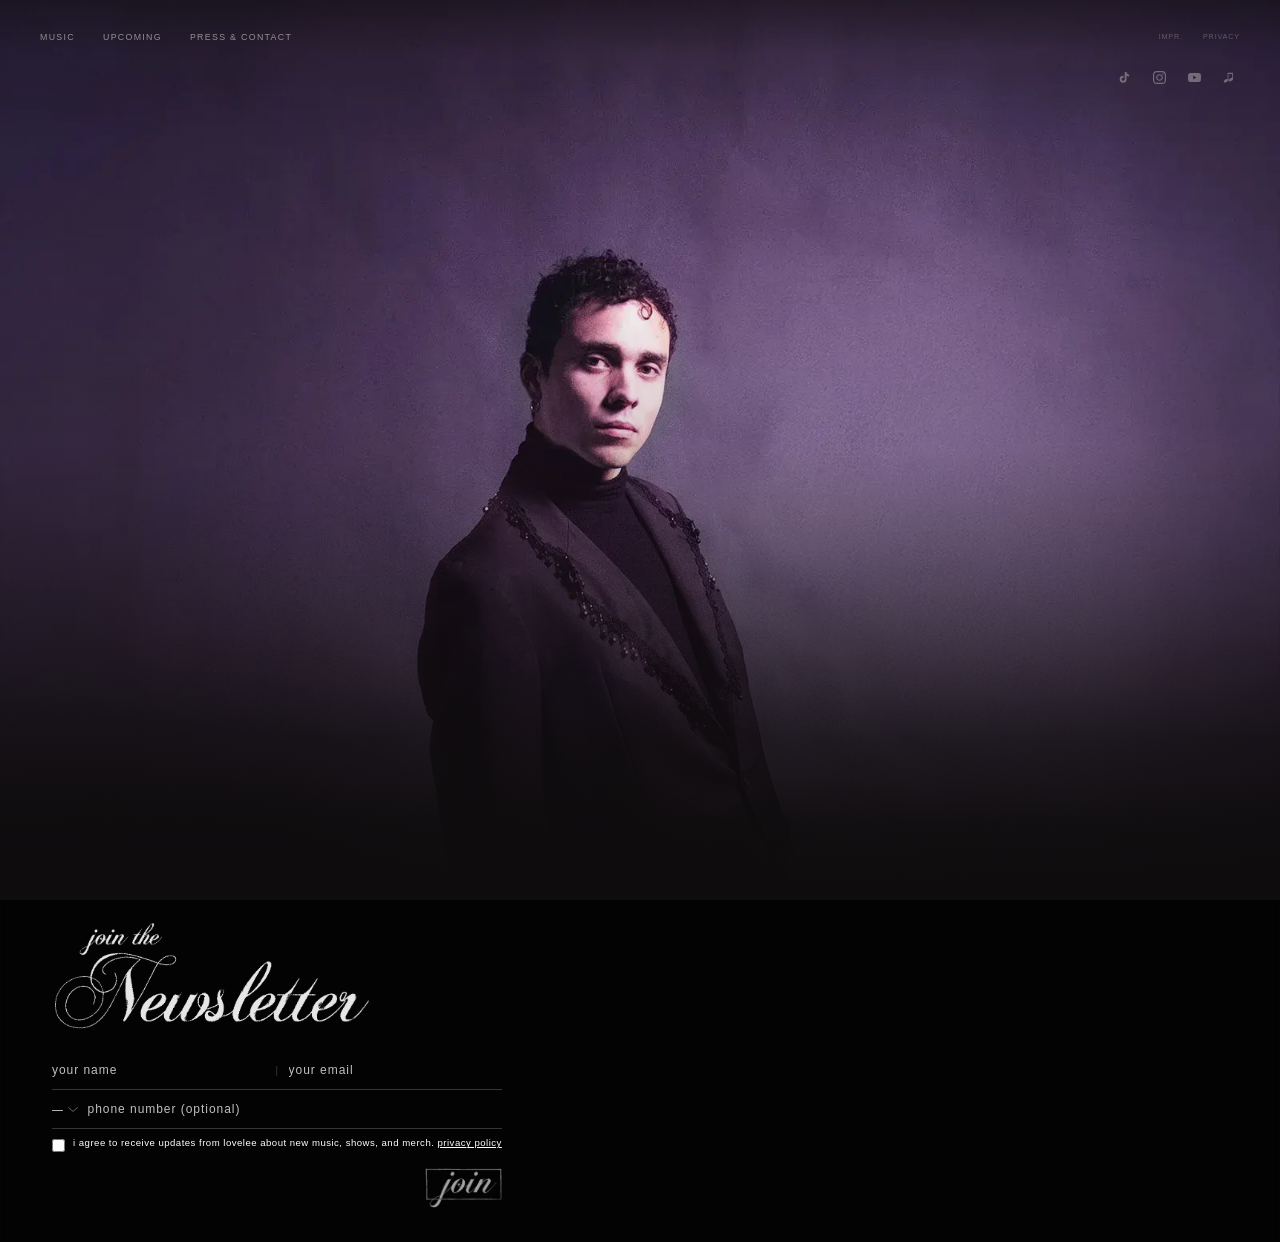
==== index.html @ 4d943c19 "Add files via upload" ====
<!DOCTYPE html>
<html lang="en">
<head>
  <meta charset="UTF-8">
  <meta name="viewport" content="width=device-width, initial-scale=1.0, viewport-fit=cover">
  <meta name="theme-color" content="#0e0c0d">
  <title>lovelee</title>
  <link rel="stylesheet" href="fonts/fonts.css">
  <link rel="preload" as="image" href="VioletCover1.webp">
  <style>
    *, *::before, *::after { box-sizing: border-box; margin: 0; padding: 0; }

    :root {
      --ink: #0e0c0d;
      --cream: #f5f0ea;
      --muted: rgba(245,240,234,0.45);
    }

    html { scroll-behavior: smooth; }

    #splash {
      position: fixed;
      inset: 0;
      z-index: 9999;
      background: #f5f0ea;
      display: flex;
      align-items: center;
      justify-content: center;
      transition: opacity 0.7s ease;
    }
    #splash.fade-out {
      opacity: 0;
      pointer-events: none;
    }
    #splash-canvas { display: none; }
    #splash-video-src {
      width: 100%;
      max-width: 480px;
      object-fit: contain;
      background: #f5f0ea;
    }
    @media (max-width: 600px) {
      #splash-video-src { max-width: 320px; }
    }

    html { background: var(--ink); overscroll-behavior: none; }

    body {
      background: var(--ink);
      color: var(--cream);
      font-family: 'Inter', sans-serif;
      font-weight: 300;
      letter-spacing: 0.03em;
      padding-bottom: env(safe-area-inset-bottom);
      overscroll-behavior: none;
    }

    /* Sections overlay the fixed hero photo */
    #music, #tour, #epk, #press-contact-desktop { background: transparent; }
    #contact {
      position: relative;
      background: transparent;
      padding-top: 20px;
    }

    .footer   { display: none; }

    .cursor { display: none !important; }

    #canvas {
      position: fixed;
      inset: 0;
      pointer-events: none;
      z-index: 50;
      opacity: 0;
      transition: opacity 2s ease;
    }
    #canvas.idle {
      opacity: 1;
      pointer-events: none;
    }

    #vignette {
      position: fixed;
      inset: 0;
      z-index: 49;
      pointer-events: none;
      background: linear-gradient(
        to bottom,
        rgba(14,12,13,0.5) 0%,
        rgba(14,12,13,0.1) 6%,
        transparent 16%
      );
    }

    /* Mask so scrolling content disappears under the nav cleanly */
    #newsletter-section {
      position: relative;
      z-index: 2;
      padding: 20px 52px 24px;
      display: flex;
      align-items: flex-start;
      background: rgba(0,0,0,0.75);
      backdrop-filter: blur(4px);
      -webkit-backdrop-filter: blur(4px);
      transform: translateZ(0);
      margin-left: -1px;
      padding-left: 53px;
    }
    #scroll-content {
      position: relative;
      z-index: 5;
      padding-top: 0;
    }

    /* SECTION PANELS */
    .section-panel {
      position: fixed;
      inset: 0;
      z-index: 50;
      background: rgba(14,12,13,0.35);
      backdrop-filter: blur(24px);
      -webkit-backdrop-filter: blur(24px);
      display: flex;
      flex-direction: column;
      align-items: center;
      justify-content: center;
      padding: 80px 52px 52px;
      overflow-x: hidden;
      overflow-y: auto;
      overscroll-behavior: contain;
      -webkit-overflow-scrolling: touch;
      opacity: 0;
      pointer-events: none;
      transition: opacity 0.4s ease;
      user-select: none;
      -webkit-user-select: none;
    }
    .section-panel.open {
      opacity: 1;
      pointer-events: auto;
    }
    #panel-tour {
      justify-content: center;
      padding-top: 80px;
      padding-bottom: 60px;
      overflow-y: auto;
      overscroll-behavior: contain;
      gap: 0;
      align-items: center;
    }
    #tour-upcoming-section {
      flex-shrink: 0;
      width: 100%;
      max-width: 680px;
      padding: 0 32px;
      opacity: 0;
      transition: opacity 0.4s ease;
    }
    #tour-upcoming-section.visible {
      opacity: 1;
    }
    #tour-past-section {
      width: 100%;
      max-width: 680px;
      padding: 0 32px 0;
      opacity: 0;
      transition: opacity 0.4s ease;
    }
    #tour-past-section.visible {
      opacity: 1;
    }
    /* Poster layout — single upcoming show */
    .tour-featured-row {
      display: flex;
      flex-direction: column;
      align-items: center;
      text-align: center;
      padding: 80px 0 36px;
    }
    .tour-featured-date {
      display: flex;
      flex-direction: column;
      align-items: center;
      margin-bottom: 20px;
    }
    .tour-featured-month {
      font-family: 'Inter', sans-serif;
      font-size: 0.44rem;
      letter-spacing: 0.4em;
      color: rgba(245,240,234,0.35);
      text-transform: uppercase;
      margin-bottom: 4px;
    }
    .tour-featured-day {
      font-family: 'Cinzel', serif;
      font-size: 5.5rem;
      font-weight: 300;
      color: var(--cream);
      line-height: 0.9;
      letter-spacing: -0.02em;
    }
    .tour-featured-info {
      display: flex;
      flex-direction: column;
      align-items: center;
      gap: 8px;
    }
    .tour-featured-venue {
      font-family: 'Inter', sans-serif;
      font-size: 1.05rem;
      font-weight: 200;
      letter-spacing: 0.18em;
      color: var(--cream);
      text-transform: uppercase;
    }
    .tour-featured-venue-img {
      max-width: 260px;
      width: 100%;
      height: auto;
      display: block;
      margin: 0 auto;
      opacity: 0.92;
    }
    .tour-featured-city {
      font-family: 'Inter', sans-serif;
      font-size: 0.48rem;
      letter-spacing: 0.25em;
      color: var(--cream);
      text-transform: uppercase;
    }
    .tour-featured-ticket {
      margin-top: 24px;
      font-family: 'Inter', sans-serif;
      font-size: 0.62rem;
      letter-spacing: 0.3em;
      text-transform: uppercase;
      color: rgba(196,180,232,0.8);
      background: none;
      border: none;
      border-bottom: 1px solid rgba(196,180,232,0.35);
      padding: 0 0 2px;
      cursor: pointer;
      transition: color 0.2s, border-color 0.2s;
      white-space: nowrap;
      text-decoration: none;
      display: inline-block;
    }
    .tour-featured-ticket:hover { color: rgba(196,180,232,1); border-color: rgba(196,180,232,0.75); }

    /* Editorial layout — multiple upcoming shows */
    .tour-editorial-row {
      display: grid;
      grid-template-columns: 48px 1fr auto;
      column-gap: 20px;
      align-items: center;
      padding: 22px 0;
      border-bottom: 1px solid rgba(245,240,234,0.07);
    }
    .tour-editorial-row:first-child { border-top: 1px solid rgba(245,240,234,0.07); }
    .tour-editorial-date {
      display: flex;
      flex-direction: column;
      align-items: center;
    }
    .tour-editorial-month {
      font-family: 'Inter', sans-serif;
      font-size: 0.4rem;
      letter-spacing: 0.25em;
      color: rgba(245,240,234,0.35);
      text-transform: uppercase;
      line-height: 1;
    }
    .tour-editorial-day {
      font-family: 'Cinzel', serif;
      font-size: 1.6rem;
      font-weight: 300;
      color: var(--cream);
      line-height: 1;
      margin-top: 2px;
    }
    .tour-editorial-info { display: flex; flex-direction: column; gap: 5px; }
    .tour-editorial-venue {
      font-family: 'Cinzel', serif;
      font-size: 1.15rem;
      font-weight: 400;
      letter-spacing: 0.05em;
      color: var(--cream);
      line-height: 1.15;
    }
    .tour-editorial-city {
      font-family: 'Inter', sans-serif;
      font-size: 0.46rem;
      letter-spacing: 0.2em;
      color: rgba(245,240,234,0.38);
      text-transform: uppercase;
    }
    .tour-editorial-ticket {
      font-family: 'Inter', sans-serif;
      font-size: 0.42rem;
      letter-spacing: 0.28em;
      text-transform: uppercase;
      color: rgba(196,180,232,0.75);
      background: none;
      border: none;
      border-bottom: 1px solid rgba(196,180,232,0.3);
      padding: 0 0 2px;
      cursor: pointer;
      transition: color 0.2s, border-color 0.2s;
      white-space: nowrap;
      text-decoration: none;
      display: inline-block;
    }
    .tour-editorial-ticket:hover { color: rgba(196,180,232,1); border-color: rgba(196,180,232,0.75); }
    .tour-no-upcoming {
      font-family: 'Inter', sans-serif;
      font-size: 0.52rem;
      letter-spacing: 0.2em;
      text-transform: uppercase;
      color: rgba(245,240,234,0.3);
      padding: 40px 0;
      text-align: center;
    }
    .panel-close {
      position: absolute;
      top: 28px; right: 36px;
      background: none; border: none;
      color: var(--cream); opacity: 0.45;
      font-size: 1rem; cursor: pointer;
      transition: opacity 0.2s;
    }
    .panel-close:hover { opacity: 1; }
    .panel-close-below {
      margin-top: 32px;
      background: none; border: none;
      color: var(--cream); opacity: 0.3;
      font-family: 'Inter', sans-serif;
      font-size: 0.5rem; letter-spacing: 0.2em;
      text-transform: uppercase; cursor: pointer;
      transition: opacity 0.2s;
    }
    .panel-close-below:hover { opacity: 0.8; }

    /* NAV */
    nav {
      position: fixed;
      top: 0; left: 0; right: 0;
      z-index: 100;
      display: flex;
      align-items: flex-start;
      justify-content: space-between;
      padding: 22px 40px;
      transition: opacity 0.2s ease;
    }

    .nav-left {
      list-style: none;
      display: flex;
      flex-direction: column;
      gap: 10px;
      align-items: flex-start;
    }
    .nav-left-links {
      display: flex;
      flex-direction: row;
      gap: 28px;
      align-items: center;
    }

    .nav-left a {
      font-family: 'Inter', sans-serif;
      font-size: 0.55rem; font-weight: 400;
      letter-spacing: 0.15em; text-transform: uppercase;
      color: var(--cream); text-decoration: none;
      opacity: 0.55; transition: opacity 0.2s;
      padding: 10px 0;
    }
    .nav-left a:hover { opacity: 1; }

    .nav-socials {
      display: flex;
      align-items: center;
      gap: 14px;
    }
    .nav-socials a, .nav-socials .music-icon-btn {
      opacity: 0.35;
      transition: opacity 0.2s;
      display: flex;
      align-items: center;
      background: none;
      border: none;
      cursor: pointer;
      padding: 10px 4px;
    }
    .nav-socials a:hover, .nav-socials .music-icon-btn:hover { opacity: 0.8; }
    .nav-socials svg {
      width: 13px;
      height: 13px;
      fill: var(--cream);
    }
    .nav-right {
      display: flex;
      flex-direction: column;
      align-items: flex-end;
      gap: 10px;
    }
    .nav-right-links {
      display: flex;
      flex-direction: row;
      gap: 20px;
    }
    .nav-util-btn {
      font-family: 'Inter', sans-serif;
      font-size: 0.45rem; font-weight: 300;
      letter-spacing: 0.12em; text-transform: uppercase;
      color: var(--cream); text-decoration: none;
      opacity: 0.28; transition: opacity 0.2s;
      background: none; border: none; cursor: pointer; padding: 10px 0;
    }
    .nav-util-btn:hover { opacity: 0.65; }

    /* merch link stands out slightly */


    /* HERO */
    #home {
      position: relative;
      /* height set by JS on first paint to lock against Instagram browser resize */
      height: 100svh; min-height: 600px;
      z-index: 2;
      display: flex;
      flex-direction: column;
      justify-content: flex-end;
      align-items: stretch;
      padding: 0;
      background: transparent;
    }
    #home > * { max-width: none; width: auto; }
    .hero-photo {
      position: fixed; inset: 0;
      background-size: cover;
      background-position: center 15%;
      z-index: 0;
      will-change: filter;
      transition: filter 0.2s linear;
    }
    @keyframes chevronBob {
      0%, 100% { transform: translateX(-50%) translateY(0); }
      50%       { transform: translateX(-50%) translateY(6px); }
    }

    #scroll-chevron {
      display: none;
    }
    @media (max-width: 699px) {
      #scroll-chevron {
        display: block;
        position: fixed;
        bottom: calc(28px + env(safe-area-inset-bottom));
        left: 50%;
        transform: translateX(-50%);
        z-index: 5;
        animation: chevronBob 2s ease-in-out infinite;
        pointer-events: none;
      }
    }

    /* iOS: lvh = large viewport (toolbar hidden). Slightly overflows when toolbar visible, never gaps. */
    @supports (-webkit-touch-callout: none) {
      .hero-photo { bottom: auto; height: 100lvh; }
    }
    .hero-photo::after {
      content: '';
      position: absolute; inset: 0;
      background: linear-gradient(
        to bottom,
        rgba(14,12,13,0.0)  0%,
        rgba(14,12,13,0.0)  30%,
        rgba(14,12,13,0.15) 50%,
        rgba(14,12,13,0.55) 68%,
        rgba(14,12,13,0.85) 82%,
        rgba(14,12,13,0.97) 92%,
        rgba(14,12,13,1.0)  100%
      );
    }
    .hero-content {
      position: fixed;
      bottom: 64px; left: 52px;
      z-index: 3;
      opacity: 0; transform: translateY(24px);
      animation: fadeUp 1.2s ease forwards 0.5s;
      pointer-events: none;
    }
    .hero-name {
      font-family: 'Inter', sans-serif;
      text-transform: uppercase;
      font-size: clamp(5rem, 13vw, 12rem);
      font-weight: 300; font-style: italic;
      line-height: 0.88; letter-spacing: -0.02em;
      color: var(--cream);
    }
    .hero-tag {
      font-size: 0.6rem; letter-spacing: 0.26em;
      text-transform: uppercase; color: var(--muted);
      margin-top: 20px; margin-bottom: 36px;
    }
    .hero-links { display: flex; gap: 28px; flex-wrap: wrap; }
    .hero-links a {
      font-size: 0.58rem; letter-spacing: 0.2em;
      text-transform: uppercase; color: var(--cream);
      text-decoration: none; opacity: 0.45;
      border-bottom: 1px solid rgba(245,240,234,0.25);
      padding-bottom: 3px; transition: opacity 0.2s, border-color 0.2s;
    }
    .hero-links a:hover { opacity: 1; border-color: var(--cream); }


    @keyframes fadeUp { to { opacity: 1; transform: translateY(0); } }

    section { position: relative; z-index: 2; padding: 48px 52px; transition: background 0.3s; display: flex; flex-direction: column; align-items: flex-start; }
    section > * { width: 100%; max-width: 960px; }
    #tour { padding-top: 40px; padding-bottom: 40px; }
    #epk  { padding-top: 40px; padding-bottom: 16px; }
    #contact { padding-top: 16px; padding-bottom: 48px; }

    .section-label {
      font-family: 'Inter', sans-serif; font-weight: 300;
      font-size: 0.55rem; letter-spacing: 0.25em;
      text-transform: uppercase; color: var(--cream); margin-bottom: 40px;
      line-height: 1; text-align: left; opacity: 0.5;
    }
    .release-caption {
      display: none;
    }


    .section-inner { max-width: 1100px; margin: 0 auto; }
    /* ── Music carousel ─────────────────────────────────────────────────────── */
    /* ── Cover Flow carousel ───────────────────────────────────────────────── */
    .music-carousel {
      display: flex;
      flex-direction: column;
      align-items: center;
      gap: 20px;
      width: fit-content;
      opacity: 0;
      transition: opacity 0.4s ease;
    }
    .music-carousel.visible { opacity: 1; }
    .mc-stage {
      width: min(52vw, 280px);
      height: min(52vw, 280px);
      position: relative;
      perspective: 900px;
      cursor: grab;
      user-select: none;
      overflow: visible;
      touch-action: pan-y;
    }
    .mc-stage:active { cursor: grabbing; }
    .mc-track {
      position: absolute;
      top: 0; left: 50%;
      display: flex;
      flex-direction: column;
      align-items: center;
      width: min(52vw, 280px);
      margin-left: calc(min(52vw, 280px) / -2);
      transform-origin: center center;
      transition: transform 0.5s cubic-bezier(0.22,1,0.36,1), opacity 0.5s ease, filter 0.5s ease;
      pointer-events: auto;
      will-change: transform, opacity;
    }
    .mc-track.active { pointer-events: auto; z-index: 10; opacity: 1 !important; filter: none !important; }

    .mc-cover {
      width: min(52vw, 280px);
      height: min(52vw, 280px);
      overflow: hidden;
      cursor: pointer;
      position: relative;
      box-shadow: 0 20px 60px rgba(0,0,0,0.6);
    }
    .mc-cover img {
      width: 100%; height: 100%;
      object-fit: cover; object-position: center;
      display: block;
    }
    .mc-cover--storm img { transform: scale(1.3); }

    #mc-glow {
      position: absolute;
      inset: 0;
      pointer-events: none;
      transition: background 0.6s ease;
      z-index: 0;
    }

    .mc-title-area {
      min-height: 80px;
      display: flex;
      align-items: center;
      justify-content: center;
      position: relative;
      margin-top: 32px;
    }
    .mc-title-img {
      height: 160px;
      width: auto;
      max-width: 80vw;
      display: block;
      position: absolute;
      opacity: 0;
      transition: opacity 0.35s ease;
      pointer-events: none;
    }
    .mc-title-img.visible { opacity: 0.9; }

    .mc-nav { display: flex; align-items: center; justify-content: center; }
    .mc-dots { display: flex; gap: 8px; align-items: center; margin-top: 24px; }
    .mc-dot {
      width: 5px; height: 5px; border-radius: 50%;
      background: var(--cream); opacity: 0.2;
      transition: opacity 0.3s, transform 0.3s;
    }
    .mc-dot.active { opacity: 0.9; transform: scale(1.4); }
    .vinyl-icon { width: 56px; opacity: 0.15; }

.tour-divider {
      width: 100%;
      max-width: 760px;
      height: 1px;
      background: rgba(245,240,234,0.07);
      margin: 10px 20px 10px;
      box-sizing: border-box;
      flex-shrink: 0;
    }
    .tour-section-label-wrap {
      width: 100%;
      max-width: 760px;
      padding: 0 20px;
      box-sizing: border-box;
    }
    .tour-section-label {
      display: block;
      font-family: 'Inter', sans-serif;
      font-size: 0.46rem;
      letter-spacing: 0.3em;
      text-transform: uppercase;
      color: rgba(245,240,234,0.55);
      padding-bottom: 8px;
    }
    .tour-section-label-img {
      display: block;
      max-width: 380px;
      width: auto;
      height: auto;
      opacity: 0.92;
      margin-top: -10px;
      margin-bottom: -52px;
      margin-left: -80px;
      align-self: flex-start;
    }
    .tour-year-header {
      font-family: 'Inter', sans-serif;
      font-size: 0.38rem;
      letter-spacing: 0.4em;
      color: rgba(245,240,234,0.2);
      text-transform: uppercase;
      padding: 14px 0 4px;
      display: block;
    }
    .tour-empty {
      font-family: 'Inter', sans-serif;
      text-transform: uppercase;
      font-style: italic; font-size: 1.1rem; color: var(--muted);
    }
    .tour-list { display: flex; flex-direction: column; width: 100%; }
    .tour-row {
      display: grid;
      grid-template-columns: 52px 1fr auto auto;
      align-items: center;
      padding: 5px 0;
      gap: 14px;
      transition: opacity 0.15s;
      cursor: pointer;
    }
    .tour-row:not(.past) { border-left: 2px solid rgba(196,180,232,0.5); padding-left: 10px; }
    .tour-row:not(.past) .tour-city, .tour-row:not(.past) .tour-date { color: var(--cream); }
    .tour-row:not(.past):hover { opacity: 0.75; }
    .tour-row.past {
      opacity: 0.55;
      cursor: default;
    }
    .tour-row.past:hover { opacity: 0.55; }
    .tour-date {
      font-family: 'Inter', sans-serif;
      font-size: 0.52rem;
      letter-spacing: 0.08em;
      color: var(--muted);
      text-transform: uppercase;
      white-space: nowrap;
    }
    .tour-venue {
      font-family: 'Inter', sans-serif;
      font-weight: 300;
      font-size: 0.78rem;
      letter-spacing: 0.06em;
      color: var(--cream);
      white-space: nowrap;
      overflow: hidden;
      text-overflow: ellipsis;
    }
    .tour-city {
      font-family: 'Inter', sans-serif;
      font-size: 0.5rem;
      letter-spacing: 0.1em;
      color: var(--muted);
      text-transform: uppercase;
      white-space: nowrap;
    }
    .ticket-btn {
      font-family: 'Inter', sans-serif;
      font-size: 0.48rem;
      letter-spacing: 0.2em;
      text-transform: uppercase;
      color: #9b8bbf;
      background: transparent;
      border: none;
      border-bottom: 1px solid rgba(155,139,191,0.35);
      padding: 0 0 2px;
      cursor: pointer;
      transition: color 0.25s, border-color 0.25s;
      white-space: nowrap;
    }
    .ticket-btn:hover { color: #c4b4e8; border-color: #c4b4e8; }
    .ticket-btn.sold-out {
      color: rgba(245,240,234,0.25);
      border-color: rgba(245,240,234,0.08);
      cursor: default;
      pointer-events: none;
      text-decoration: line-through;
    }
    .ticket-btn.free-label {
      color: rgba(168,200,160,0.7);
      border-color: rgba(168,200,160,0.2);
      cursor: default;
      pointer-events: none;
    }
    .tour-loading {
      font-family: 'Inter', sans-serif;
      font-size: 0.58rem;
      letter-spacing: 0.18em;
      text-transform: uppercase;
      color: rgba(245,240,234,0.2);
      padding: 24px 16px;
      text-align: center;
    }

    .epk-wrap {
      width: 100%; max-width: 800px; margin-top: 8px;
    }
    .epk-block h3 {
      font-family: 'Inter', sans-serif;
      text-transform: uppercase;
      font-weight: 300; font-style: italic;
      font-size: 1.6rem; margin-bottom: 20px; color: var(--cream);
    }
    .epk-block p {
      font-size: 0.68rem; line-height: 2;
      color: rgba(245,240,234,0.5); letter-spacing: 0.04em;
    }
    .epk-links { display: flex; flex-direction: column; width: 100%; margin-top: 4px; }

    /* Stagger entrance for each link */
    .epk-links .epk-link {
      opacity: 0;
      transform: translateY(12px);
      transition: opacity 0.55s ease, transform 0.55s ease,
                  background-size 0.5s cubic-bezier(0.4,0,0.2,1),
                  color 0.25s, letter-spacing 0.3s;
    }
    .epk-links.visible .epk-link:nth-child(1) { transition-delay: 0s; }
    .epk-links.visible .epk-link:nth-child(2) { transition-delay: 0.07s; }
    .epk-links.visible .epk-link:nth-child(3) { transition-delay: 0.14s; }
    .epk-links.visible .epk-link:nth-child(4) { transition-delay: 0.21s; }
    .epk-links.visible .epk-link:nth-child(5) { transition-delay: 0.28s; }
    .epk-links.visible .epk-link {
      opacity: 0.38;
      transform: translateY(0);
    }

    .epk-link {
      font-family: 'Inter', sans-serif;
      font-size: 0.65rem; letter-spacing: 0.18em;
      text-transform: lowercase; color: var(--cream);
      text-decoration: none;
      display: block; text-align: center; width: 100%;
      padding: 22px 0;
      position: relative;
      /* Animated underline drawn from center */
      background-image: linear-gradient(to right, #9b8bbf, #9b8bbf);
      background-size: 0% 1px;
      background-position: center calc(100% - 1px);
      background-repeat: no-repeat;
      background-color: transparent;
    }
    .epk-link:hover {
      opacity: 1;
      color: var(--cream);
      background-size: 88% 1px;
      background-color: transparent;
      letter-spacing: 0.22em;
    }
    /* Victorian ornamental divider after each link */
    /* Diamond divider after each link */
    .epk-links .epk-link::after {
      content: '';
      position: absolute;
      bottom: 0; left: 0; right: 0;
      height: 10px;
      transform: translateY(50%);
      z-index: 1;
      pointer-events: none;
      background-image: url("data:image/svg+xml,%3Csvg xmlns='http://www.w3.org/2000/svg' viewBox='0 0 600 10'%3E%3Cline x1='0' y1='5' x2='292' y2='5' stroke='rgba(245,240,234,0.1)' stroke-width='0.5'/%3E%3Cpath d='M300,1.5 L304,5 L300,8.5 L296,5Z' fill='rgba(245,240,234,0.22)'/%3E%3Cline x1='308' y1='5' x2='600' y2='5' stroke='rgba(245,240,234,0.1)' stroke-width='0.5'/%3E%3C/svg%3E");
      background-repeat: no-repeat;
      background-size: 100% 100%;
    }
    /* Diamond divider before first link */
    .epk-links .epk-link:first-child::before {
      content: '';
      position: absolute;
      top: 0; left: 0; right: 0;
      height: 10px;
      transform: translateY(-50%);
      z-index: 1;
      pointer-events: none;
      background-image: url("data:image/svg+xml,%3Csvg xmlns='http://www.w3.org/2000/svg' viewBox='0 0 600 10'%3E%3Cline x1='0' y1='5' x2='292' y2='5' stroke='rgba(245,240,234,0.1)' stroke-width='0.5'/%3E%3Cpath d='M300,1.5 L304,5 L300,8.5 L296,5Z' fill='rgba(245,240,234,0.22)'/%3E%3Cline x1='308' y1='5' x2='600' y2='5' stroke='rgba(245,240,234,0.1)' stroke-width='0.5'/%3E%3C/svg%3E");
      background-repeat: no-repeat;
      background-size: 100% 100%;
    }
    button.epk-link {
      background-image: linear-gradient(to right, #9b8bbf, #9b8bbf);
      background-size: 0% 1px;
      background-position: center calc(100% - 1px);
      background-repeat: no-repeat;
      background-color: transparent;
      border: none; cursor: pointer;
      padding: 22px 0; width: 100%;
    }
    button.epk-link:hover {
      background-size: 88% 1px;
      background-color: transparent;
    }



    .footer {
      position: relative; z-index: 2;
      padding: 0 52px 44px;
      font-size: 0.48rem; letter-spacing: 0.16em;
      text-transform: uppercase; color: rgba(245,240,234,0.18);
    }

    .reveal {
      opacity: 0; transform: translateY(48px);
      transition: opacity 0.9s cubic-bezier(0.22,1,0.36,1), transform 0.9s cubic-bezier(0.22,1,0.36,1);
    }
    .reveal.visible { opacity: 1; transform: translateY(0); }
    .reveal-left {
      opacity: 0; transform: translateX(-60px);
      transition: opacity 0.9s cubic-bezier(0.22,1,0.36,1), transform 0.9s cubic-bezier(0.22,1,0.36,1);
    }
    .reveal-left.visible { opacity: 1; transform: translateX(0); }
    .reveal-right {
      opacity: 0; transform: translateX(60px);
      transition: opacity 0.9s cubic-bezier(0.22,1,0.36,1), transform 0.9s cubic-bezier(0.22,1,0.36,1);
    }
    .reveal-right.visible { opacity: 1; transform: translateX(0); }

    @media (max-width: 600px) {
      /* ── Nav ── */
      nav {
        padding: 18px 20px;
        flex-direction: column;
        align-items: center;
        gap: 14px;
      }
      .nav-left { width: 100%; align-items: center; gap: 0; }
      .nav-left-links { justify-content: center; gap: 24px; }
      .nav-left a { font-size: 0.54rem; letter-spacing: 0.12em; }
      .nav-right { align-items: center; gap: 0; }
      .nav-right-links { display: none; }
      .nav-socials { gap: 18px; }
      .nav-socials svg { width: 15px; height: 15px; }

      /* ── Panels ── */
      .section-panel { padding: 80px 20px 40px; }

      /* ── Music panel ── */
      #panel-music { justify-content: flex-start; padding-top: 260px; }
      .mc-stage { width: min(56vw, 210px); height: min(56vw, 210px); }
      .mc-track { width: min(56vw, 210px); margin-left: calc(min(56vw, 210px) / -2); }
      .mc-cover { width: min(56vw, 210px); height: min(56vw, 210px); }
      .mc-title-img { height: 130px; }
      .mc-title-area { margin-top: 16px; min-height: 60px; }

      /* ── Tour panel ── */
      #tour-upcoming-section { padding: 0 16px; display: flex; flex-direction: column; align-items: center; }
      #tour-past-section { padding: 0 16px; display: flex; flex-direction: column; align-items: center; }
      .tour-featured-row { padding: 40px 0 24px; }
      .tour-featured-day { font-size: 4rem; }
      .tour-featured-venue { font-size: 0.88rem; letter-spacing: 0.12em; }
      .tour-featured-ticket { font-size: 0.52rem; }
      .tour-section-label-img { max-width: 320px; margin-left: 0; margin-bottom: -20px; align-self: center; }
      .tour-row { grid-template-columns: 44px auto; gap: 8px; padding: 6px 0; width: 250px; }
      .tour-city { display: none; }
      .tour-venue { font-size: 0.78rem; }
      .tour-date { font-size: 0.48rem; }

      /* ── Press panel ── */
      .pc-list { gap: 24px; }
      .pc-row-label { font-size: 0.92rem; }
      .pc-sub-link { font-size: 0.8rem; }

      /* ── General ── */
      section { padding-left: 20px; padding-right: 20px; }
      section > * { max-width: 100%; }
      .hero-content { padding-bottom: 48px; }
      .scroll-cue { right: 24px; }
      .footer { padding-left: 24px; padding-right: 24px; }
    }

    /* press-contact row: stacked on mobile */
    .press-contact-row { display: block; }
    .contact-col-label { display: none; }
    .contact-cols { display: contents; }
    /* desktop combined section: hidden on mobile */
    #press-contact-desktop { display: none; }

    .mobile-footer-links {
      display: none;
    }
    @media (max-width: 600px) {
      .mobile-footer-links {
        display: flex;
        justify-content: center;
        gap: 32px;
        padding: 20px 20px calc(32px + env(safe-area-inset-bottom));
        background: var(--ink);
      }
    }

    /* ── DESKTOP LAYOUT (900px+) ─────────────────────────────────────────── */
    @media (min-width: 900px) {

      /* Sections: more horizontal breathing room */
      section { padding: 48px 80px; }
      section > * { max-width: 1100px; }

      /* Section label: left-aligned, feels editorial */
      .section-label {
        text-align: left;
        font-size: clamp(1rem, 1.8vw, 1.4rem);
        letter-spacing: 0.18em;
        margin-bottom: 32px;
      }

      /* MUSIC: handled by the 640px breakpoint above */

      /* TOUR: wider rows, more air */
      .tour-list { max-width: 900px; }
      .tour-row {
        padding: 6px 0;
        gap: 20px;
        grid-template-columns: 60px 1fr auto auto;
      }
      .tour-venue { font-size: 0.95rem; }
      .tour-date { font-size: 0.54rem; }
      .tour-city { font-size: 0.5rem; }

      /* PRESS & CONTACT: desktop combined, mobile rows hidden */
      #press-contact-desktop { display: flex; }
      .press-contact-row { display: none; }

      .pc-desktop-links {
        flex-direction: row !important;
        border-top: none;
        position: relative;
        padding-top: 12px;
      }
      .pc-desktop-links::before {
        content: '';
        position: absolute;
        top: 0; left: 0; right: 0;
        height: 12px;
        pointer-events: none;
        background-image: url("data:image/svg+xml,%3Csvg xmlns='http://www.w3.org/2000/svg' viewBox='0 0 600 10'%3E%3Cline x1='0' y1='5' x2='292' y2='5' stroke='rgba(245,240,234,0.1)' stroke-width='0.5'/%3E%3Cpath d='M300,1.5 L304,5 L300,8.5 L296,5Z' fill='rgba(245,240,234,0.22)'/%3E%3Cline x1='308' y1='5' x2='600' y2='5' stroke='rgba(245,240,234,0.1)' stroke-width='0.5'/%3E%3C/svg%3E");
        background-repeat: no-repeat;
        background-size: 100% 10px;
      }
      .pc-desktop-links .epk-link {
        flex: 1;
        border-bottom: none !important;
        border-right: none;
        padding: 22px 16px;
        text-align: center;
        position: relative;
      }
      /* Override mobile ::after/::before on desktop links */
      .pc-desktop-links .epk-link::before,
      .pc-desktop-links .epk-link::after { display: none; }
      /* Victorian vertical divider between items */
      .pc-desktop-links .epk-link:not(:last-child)::after {
        display: block;
        content: '';
        position: absolute;
        top: 0; bottom: 0; right: 0;
        width: 12px;
        transform: translateX(50%);
        z-index: 1;
        pointer-events: none;
        background-image: url("data:image/svg+xml,%3Csvg xmlns='http://www.w3.org/2000/svg' viewBox='0 0 10 300'%3E%3Cline x1='5' y1='0' x2='5' y2='142' stroke='rgba(245,240,234,0.1)' stroke-width='0.5'/%3E%3Cpath d='M1.5,150 L5,154 L8.5,150 L5,146Z' fill='rgba(245,240,234,0.22)'/%3E%3Cline x1='5' y1='158' x2='5' y2='300' stroke='rgba(245,240,234,0.1)' stroke-width='0.5'/%3E%3C/svg%3E");
        background-repeat: no-repeat;
        background-size: 100% 100%;
      }

    }

    /* EASTER EGG TOAST */
    #flower-toast {
      position: fixed;
      bottom: 48px;
      left: 50%;
      transform: translateX(-50%) translateY(20px);
      background: var(--cream);
      color: #1a1714;
      font-family: 'Cinzel', serif;
      font-weight: 400;
      font-style: normal;
      font-size: 0.82rem;
      letter-spacing: 0.08em;
      padding: 14px 28px;
      opacity: 0;
      pointer-events: none;
      transition: opacity 0.4s ease, transform 0.4s ease;
      white-space: nowrap;
      z-index: 500;
      border-radius: 2px;
    }
    #flower-toast.show {
      opacity: 1;
      transform: translateX(-50%) translateY(0);
    }

    /* ── VIOLET SCROLL FLOWER ─────────────────────────────────────────────── */
    #violet-float {
      position: fixed;
      right: -175px;
      top: 55vh;
      width: 300px;
      height: 300px;
      transform-origin: 58% 96%;
      transform: rotate(50deg) translateZ(0);
      opacity: 0;
      pointer-events: none;
      z-index: 200;
      user-select: none;
      -webkit-user-select: none;
    }

    #violet-float-left {
      position: fixed;
      left: -100px;
      top: 25vh;
      width: 280px;
      height: 280px;
      transform: scaleX(-1) rotate(-20deg) translateZ(0);
      opacity: 0;
      pointer-events: none;
      z-index: 200;
      user-select: none;
      -webkit-user-select: none;
    }

    /* SCROLL PROGRESS BAR */
    #progress-bar { display: none; }

    /* SOCIAL ICONS */
    .social-bar {
      position: fixed;
      top: 68px;
      left: 0; right: 0;
      z-index: 100;
      display: flex;
      align-items: center;
      justify-content: center;
      gap: 24px;
      padding: 8px 0;
      transition: opacity 0.2s ease;
    }

    .social-bar a {
      opacity: 0.35;
      transition: opacity 0.2s;
      display: flex;
      align-items: center;
    }
    .social-bar a:hover { opacity: 0.9; }
    .social-bar svg {
      width: 13px;
      height: 13px;
      fill: var(--cream);
    }

    /* MUSIC STREAMING DROPDOWN */
    #music-backdrop {
      display: none;
      position: fixed;
      inset: 0;
      z-index: 10000;
      background: linear-gradient(225deg, rgba(50,26,78,0.78) 0%, rgba(14,12,13,0.62) 55%, rgba(18,12,32,0.72) 100%);
      backdrop-filter: blur(16px);
      -webkit-backdrop-filter: blur(16px);
      opacity: 0;
      transition: opacity 0.22s ease, background 0.4s ease;
    }
    #music-backdrop.open { opacity: 1; }
    .music-icon-wrap {
      position: relative;
      display: flex;
      align-items: center;
    }
    .music-icon-btn {
      background: none;
      border: none;
      cursor: pointer;
      opacity: 0.35;
      transition: opacity 0.2s;
      display: flex;
      align-items: center;
      padding: 0;
    }
    .music-icon-btn:hover,
    .music-icon-btn.active { opacity: 0.9; }
    .music-icon-btn svg {
      width: 13px;
      height: 13px;
      fill: var(--cream);
    }
    .music-dropdown {
      position: fixed;
      inset: 0;
      display: flex;
      align-items: center;
      justify-content: center;
      z-index: 10001;
      opacity: 0;
      visibility: hidden;
      pointer-events: none;
      transition: opacity 0.2s ease, visibility 0.2s;
    }
    .music-dropdown.open {
      opacity: 1;
      visibility: visible;
      pointer-events: auto;
    }
    .music-dropdown-inner {
      padding: 0 32px;
      width: min(340px, calc(100vw - 48px));
      display: flex;
      flex-direction: column;
    }
    .music-dropdown-top {
      display: flex;
      align-items: center;
      justify-content: space-between;
      margin-bottom: 20px;
    }
    .music-dropdown-close {
      background: none; border: none;
      color: rgba(245,240,234,0.3); font-size: 0.65rem;
      cursor: pointer; padding: 0;
      transition: color 0.2s; line-height: 1;
    }
    .music-dropdown-close:hover { color: rgba(245,240,234,0.8); }
    .music-dropdown-title {
      display: block;
      font-family: 'Inter', sans-serif;
      font-size: 0.42rem;
      font-weight: 300;
      letter-spacing: 0.35em;
      text-transform: uppercase;
      color: rgba(245,240,234,0.35);
      margin: 0;
      padding: 0;
    }
    .music-dropdown a {
      display: flex;
      align-items: center;
      gap: 14px;
      color: rgba(245,240,234,0.75);
      text-decoration: none;
      padding: 13px 16px;
      border-radius: 10px;
      margin-bottom: 6px;
      background: rgba(255,255,255,0.05);
      border: 1px solid rgba(255,255,255,0.07);
      transition: background 0.18s, color 0.18s, border-color 0.18s;
      font-family: 'Inter', sans-serif;
      font-size: 0.78rem;
      letter-spacing: 0.06em;
    }
    .music-dropdown a:last-child { margin-bottom: 0; }
    .music-dropdown a:hover {
      background: rgba(255,255,255,0.12);
      color: #fff;
      border-color: rgba(255,255,255,0.18);
    }
    .music-dropdown a svg {
      width: 22px; height: 22px;
      flex-shrink: 0;
      opacity: 0.85;
    }



    /* CONTACT FORM */
    .newsletter-wrap { max-width: 480px; }
    .newsletter-label {
      font-family: 'Inter', sans-serif;
      font-size: 0.62rem; letter-spacing: 0.2em;
      text-transform: uppercase; color: var(--muted);
      margin-bottom: 16px;
    }
    .newsletter-form { display: flex; gap: 0; }
    .newsletter-input {
      flex: 1;
      background: transparent;
      border: none;
      border-bottom: 1px solid rgba(245,240,234,0.2);
      color: var(--cream);
      font-family: 'Cinzel', serif;
      font-size: 0.9rem;
      padding: 8px 0;
      outline: none;
    }
    .newsletter-input::placeholder { color: var(--muted); }
    .newsletter-input:focus { border-bottom-color: rgba(245,240,234,0.6); }
    .newsletter-btn {
      font-family: 'Inter', sans-serif;
      font-size: 0.62rem; letter-spacing: 0.15em;
      text-transform: uppercase;
      color: var(--muted);
      background: transparent; border: none;
      padding: 8px 0 8px 20px;
      cursor: pointer;
      transition: color 0.2s;
    }
    .newsletter-btn:hover { color: var(--cream); }
    .newsletter-status { font-size: 0.62rem; letter-spacing: 0.1em; color: var(--muted); margin-top: 10px; }

    .contact-form-wrap {
      max-width: 600px;
    }

    .contact-heading {
      font-family: 'Inter', sans-serif;
      text-transform: uppercase;
      font-style: italic;
      font-weight: 300;
      font-size: clamp(2.4rem, 8vw, 3.8rem);
      color: var(--cream);
      margin-bottom: 10px;
      line-height: 1;
    }

    .contact-sub {
      font-size: 0.62rem;
      letter-spacing: 0.12em;
      color: var(--muted);
      margin-bottom: 40px;
    }

    .form-field {
      margin-bottom: 16px;
    }

    .form-field input,
    .form-field textarea {
      width: 100%;
      background: rgba(245,240,234,0.06);
      border: 1px solid rgba(245,240,234,0.12);
      color: var(--cream);
      font-family: 'Cinzel', serif;
      font-weight: 300;
      font-size: 0.72rem;
      letter-spacing: 0.08em;
      padding: 16px 20px;
      outline: none;
      border-radius: 2px;
      transition: border-color 0.2s, background 0.2s;
      -webkit-appearance: none;
    }

    .form-field input::placeholder,
    .form-field textarea::placeholder {
      color: rgba(245,240,234,0.3);
      letter-spacing: 0.1em;
      text-transform: lowercase;
    }

    .form-field input:focus,
    .form-field textarea:focus {
      border-color: rgba(245,240,234,0.35);
      background: rgba(245,240,234,0.09);
    }

    .form-field textarea {
      resize: none;
      line-height: 1.7;
    }

    .form-submit {
      margin-top: 8px;
      background: transparent;
      border: 1px solid #9b7ab5;
      color: #9b7ab5;
      font-family: 'Cinzel', serif;
      font-weight: 300;
      font-size: 0.62rem;
      letter-spacing: 0.26em;
      text-transform: uppercase;
      padding: 14px 40px;
      transition: background 0.2s, border-color 0.2s;
      border-radius: 2px;
    }

    .form-submit:hover {
      background: rgba(245,240,234,0.08);
      border-color: rgba(245,240,234,0.5);
    }

    .form-status {
      margin-top: 16px;
      font-size: 0.6rem;
      letter-spacing: 0.12em;
      color: var(--muted);
      min-height: 1.4em;
    }

    .form-status.success { color: #a8c8a0; }
    .form-status.error   { color: #c8a0a0; }

    .hero-logo {
      width: clamp(140px, 36vw, 320px);
      display: block;
      margin-bottom: 0;
      opacity: 0.75;
      filter: drop-shadow(0 2px 12px rgba(0,0,0,0.3));
    }

    /* CRT GLITCH on nav links */
    @keyframes crt-glitch {
      0%   { transform: translate(0,0) skewX(0); opacity: 0.45; filter: none; }
      15%  { transform: translate(-3px,0) skewX(-3deg); opacity: 1; filter: blur(0.5px); }
      30%  { transform: translate(3px,0) skewX(2deg); opacity: 0.2; filter: none; }
      45%  { transform: translate(-1px,1px); opacity: 0.9; filter: blur(0.3px); }
      60%  { transform: translate(2px,-1px) skewX(-1deg); opacity: 0.3; }
      75%  { transform: translate(0,0); opacity: 1; }
      100% { transform: translate(0,0) skewX(0); opacity: 0.45; filter: none; }
    }

    nav a { display: inline-block; }

    .nav-left a.glitching {
      animation: crt-glitch 0.4s steps(2) forwards;
    }


    .form-check {
      margin: 8px 0 20px;
      display: flex;
      align-items: flex-start;
      gap: 12px;
    }

    .check-label {
      display: flex;
      align-items: center;
      gap: 12px;
    }

    .check-label input[type="checkbox"] {
      width: 14px;
      height: 14px;
      flex-shrink: 0;
      accent-color: var(--cream);
    }

    .check-label span {
      font-size: 0.62rem;
      letter-spacing: 0.1em;
      color: rgba(245,240,234,0.5);
      line-height: 1.6;
    }

    /* CONTACT BUTTONS */
    .contact-buttons-wrap {
      max-width: 480px;
    }
    .contact-btn-row {
      display: flex;
      flex-direction: column;
      gap: 12px;
      margin-top: 32px;
      max-width: 480px;
    }
    .contact-btn-professional {
      display: flex;
      gap: 12px;
    }
    .contact-btn-professional .contact-action-btn {
      flex: 1;
      white-space: nowrap;
    }
    #newsletter-toggle {
      width: 100%;
    }
    .contact-action-btn {
      text-align: center;
      font-family: 'Inter', sans-serif;
      font-size: 0.72rem;
      font-weight: 300;
      letter-spacing: 0.14em;
      text-transform: lowercase;
      color: #9b7ab5;
      background: transparent;
      border: 1px solid #9b7ab5;
      padding: 14px 28px;
      cursor: pointer;
      text-decoration: none;
      display: inline-block;
      transition: border-color 0.3s ease, color 0.3s ease, opacity 0.3s ease;
    }
    .contact-action-btn:hover {
      opacity: 0.7;
    }
    .newsletter-inline {
      margin-top: 24px;
    }
    .newsletter-consent {
      display: flex;
      align-items: flex-start;
      gap: 8px;
      font-size: 0.62rem;
      letter-spacing: 0.05em;
      color: var(--muted);
      margin-top: 10px;
      cursor: pointer;
      width: 100%;
    }
    .newsletter-consent input { margin-top: 2px; flex-shrink: 0; }
    .newsletter-consent a { color: var(--cream); text-decoration: underline; }

    .newsletter-form-inline { display: flex; flex-direction: column; }
    .newsletter-inline-row { display: flex; gap: 0; align-items: center; }
    .newsletter-input-inline {
      font-family: 'Inter', sans-serif;
      font-size: 0.72rem;
      font-weight: 300;
      letter-spacing: 0.08em;
      background: transparent;
      border: none;
      border-bottom: 1px solid rgba(245,240,234,0.35);
      color: var(--cream);
      padding: 10px 0;
      flex: 1;
      outline: none;
    }
    .newsletter-input-inline::placeholder { color: var(--muted); }
    .newsletter-input-inline:focus { border-bottom-color: rgba(245,240,234,0.6); }
    .newsletter-submit-inline {
      font-family: 'Inter', sans-serif;
      font-size: 0.55rem;
      font-weight: 300;
      letter-spacing: 0.2em;
      text-transform: uppercase;
      background: transparent;
      border: none;
      border-bottom: 1px solid rgba(245,240,234,0.22);
      color: var(--cream);
      opacity: 0.45;
      padding: 0 0 3px;
      cursor: pointer;
      transition: opacity 0.2s, border-color 0.2s;
      white-space: nowrap;
      margin-left: 16px;
      align-self: center;
    }
    .newsletter-submit-inline:hover { opacity: 1; border-color: var(--cream); }
    .newsletter-status-inline {
      font-size: 0.62rem;
      letter-spacing: 0.1em;
      color: var(--muted);
      margin-top: 10px;
    }

    /* ── MODERN CONTACT ──────────────────────────────────────────────────── */
    .pc-list {
      display: flex;
      flex-direction: column;
      align-items: stretch;
      gap: 32px;
      width: 100%;
      max-width: 520px;
    }
    .pc-row {
      text-decoration: none;
      background: none;
      border: none;
      cursor: pointer;
      padding: 10px 0;
      width: 100%;
      opacity: 0;
      transform: translateY(12px);
      transition: opacity 0.25s, transform 0.25s;
    }
    .pc-row.visible { opacity: 1; transform: translateY(0); }
    .pc-row.visible:hover { opacity: 0.4; }
    .pc-row-item.visible .pc-row:hover .pc-row-label { text-decoration: underline; text-underline-offset: 4px; }
    .pc-row-label {
      font-family: 'Inter', sans-serif;
      font-size: 1.1rem;
      font-weight: 200;
      letter-spacing: 0.08em;
      color: var(--cream);
      line-height: 1;
      display: block;
      text-align: left;
    }
    .pc-row-pair {
      display: flex;
      justify-content: space-between;
      align-items: baseline;
      cursor: default;
    }
    .pc-pair-btn {
      background: none;
      border: none;
      cursor: pointer;
      padding: 0;
      transition: opacity 0.25s;
    }
    .pc-pair-btn:hover { opacity: 0.4; }
    .pc-row-pair .pc-row-label { text-align: left; text-align-last: left; }
    .pc-row-pair .pc-pair-btn:last-child .pc-row-label { text-align: right; text-align-last: right; }
    .pc-row-hint { display: none; }
    .pc-sub {
      overflow: hidden;
      max-height: 0;
      opacity: 0;
      transition: max-height 0.3s ease, opacity 0.25s ease;
      display: flex;
      flex-direction: column;
      gap: 0;
      padding-left: 16px;
    }
    .pc-sub.open {
      max-height: 300px;
      opacity: 1;
      padding-top: 14px;
      padding-bottom: 16px;
    }
    .pc-sub-link {
      font-family: 'Inter', sans-serif;
      font-size: 0.85rem;
      font-weight: 200;
      letter-spacing: 0.06em;
      color: rgba(245,240,234,0.5);
      text-decoration: none;
      display: block;
      transition: color 0.2s;
      padding: 10px 0;
    }
    .pc-sub-link:hover { color: rgba(245,240,234,0.9); }
    .pc-row-item {
      display: flex;
      flex-direction: column;
      gap: 0;
      width: 100%;
      opacity: 0;
      transition: opacity 0.4s ease;
    }
    .pc-row-item.visible { opacity: 1; }
    .pc-row-item .pc-row {
      opacity: 1 !important;
      transition: none;
    }
    .contact-modern {
      display: flex;
      flex-direction: column;
      gap: 48px;
      max-width: 480px;
      width: 100%;
    }
    .newsletter-form-modern {
      display: flex;
      flex-direction: column;
      gap: 0;
    }
    .newsletter-headline {
      font-family: 'Inter', sans-serif;
      font-size: 0.6rem;
      font-weight: 300;
      letter-spacing: 0.22em;
      text-transform: uppercase;
      color: #fff;
      margin-bottom: 20px;
    }
    .newsletter-row-modern {
      display: flex;
      align-items: center;
      border-bottom: 1px solid rgba(255,255,255,0.2);
    }
    .newsletter-input-modern {
      font-family: 'Inter', sans-serif;
      font-size: 0.75rem;
      font-weight: 300;
      letter-spacing: 0.08em;
      background: transparent;
      border: none;
      color: #fff;
      padding: 12px 0;
      flex: 1;
      outline: none;
    }
    .newsletter-input-modern::placeholder { color: rgba(255,255,255,0.75); }
    .newsletter-btn-modern {
      font-family: 'Inter', sans-serif;
      font-size: 0.55rem;
      font-weight: 300;
      letter-spacing: 0.2em;
      text-transform: uppercase;
      background: transparent;
      border: none;
      color: #fff;
      opacity: 0.7;
      cursor: pointer;
      padding: 0;
      transition: opacity 0.2s;
      white-space: nowrap;
    }
    .newsletter-btn-modern:hover { opacity: 1; }
    .newsletter-consent-modern {
      display: flex;
      align-items: flex-start;
      gap: 8px;
      font-size: 0.6rem;
      letter-spacing: 0.05em;
      color: #fff;
      margin-top: 12px;
      cursor: pointer;
    }
    .newsletter-consent-modern input { margin-top: 2px; flex-shrink: 0; }
    .newsletter-consent-modern a { color: #fff; text-decoration: underline; }
    .contact-links-modern {
      display: flex;
      gap: 32px;
    }
    .contact-links-modern a {
      font-family: 'Inter', sans-serif;
      font-size: 0.6rem;
      font-weight: 300;
      letter-spacing: 0.2em;
      text-transform: uppercase;
      color: var(--cream);
      text-decoration: none;
      opacity: 0.45;
      border-bottom: 1px solid rgba(245,240,234,0.25);
      padding-bottom: 3px;
      transition: opacity 0.2s, border-color 0.2s;
    }
    .contact-links-modern a:hover { opacity: 1; border-color: var(--cream); }
  </style>

<link rel="icon" type="image/webp" href="favicon.webp">
<link rel="canonical" href="https://itsloveleee.com/" />
<meta name="description" content="lovelee is a Berlin-based singer-songwriter and guitarist making indie pop and bedroom pop. Stream Tears, Unahana, Romeo, and Demons on Spotify." />
<meta property="og:type" content="website" />
<meta property="og:url" content="https://itsloveleee.com/" />
<meta property="og:title" content="lovelee · indie pop from Berlin" />
<meta property="og:description" content="lovelee is a Berlin-based singer-songwriter and guitarist making indie pop and bedroom pop. Stream Tears, Unahana, Romeo, and Demons on Spotify." />
<meta property="og:image" content="https://itsloveleee.com/VioletCover1.webp" />
</head>
<body>

<div id="splash">
  <video id="splash-video-src" src="logo_1.mp4" autoplay muted playsinline></video>
  <canvas id="splash-canvas"></canvas>
</div>

<script type="application/ld+json">
{
  "@context": "https://schema.org",
  "@type": "MusicGroup",
  "name": "lovelee",
  "url": "https://itsloveleee.com",
  "image": "https://itsloveleee.com/VioletCover1.webp",
  "description": "lovelee is a Berlin-based singer-songwriter and guitarist making indie pop and bedroom pop. Touring guitarist for Dilla with 150+ concerts and appearances at Hurricane, Southside, and Superbloom festivals.",
  "genre": ["Indie Pop", "Bedroom Pop"],
  "foundingLocation": {
    "@type": "Place",
    "name": "Berlin, Germany"
  },
  "sameAs": [
    "https://open.spotify.com/artist/3mVUB3JWaJtmCq6bCgUmqp",
    "https://www.instagram.com/itsloveleee",
    "https://www.tiktok.com/@itsloveleee"
  ]
}
</script>

<div class="cursor" id="cursor"></div>
<div id="progress-bar"></div>
<canvas id="canvas"></canvas>
<div id="vignette"></div>

<div id="flower-toast">i'm glad you like the flowers!! :D</div>

<nav>
  <ul class="nav-left">
    <li class="nav-left-links">
      <a href="#" onclick="openPanel('panel-music'); return false;">music</a>
      <a href="#" onclick="openPanel('panel-tour'); return false;">upcoming</a>
      <a href="#" onclick="openPanel('panel-press'); return false;">press &amp; contact</a>
    </li>
  </ul>
  <div class="nav-right">
    <div class="nav-right-links">
      <a href="/impressum.html" class="nav-util-btn">impr.</a>
      <a href="/privacy-policy.html" class="nav-util-btn">privacy</a>
    </div>
    <div class="nav-socials">
    <a href="https://www.tiktok.com/@itsloveleee" target="_blank" aria-label="TikTok">
      <svg viewBox="0 0 24 24" xmlns="http://www.w3.org/2000/svg"><path d="M19.59 6.69a4.83 4.83 0 01-3.77-4.25V2h-3.45v13.67a2.89 2.89 0 01-2.88 2.5 2.89 2.89 0 01-2.89-2.89 2.89 2.89 0 012.89-2.89c.28 0 .54.04.79.1V9.01a6.33 6.33 0 00-.79-.05 6.34 6.34 0 00-6.34 6.34 6.34 6.34 0 006.34 6.34 6.34 6.34 0 006.33-6.34V8.69a8.18 8.18 0 004.78 1.52V6.74a4.85 4.85 0 01-1.01-.05z"/></svg>
    </a>
    <a href="https://www.instagram.com/itsloveleee/" target="_blank" aria-label="Instagram">
      <svg viewBox="0 0 24 24" xmlns="http://www.w3.org/2000/svg"><path d="M12 2.163c3.204 0 3.584.012 4.85.07 3.252.148 4.771 1.691 4.919 4.919.058 1.265.069 1.645.069 4.849 0 3.205-.012 3.584-.069 4.849-.149 3.225-1.664 4.771-4.919 4.919-1.266.058-1.644.07-4.85.07-3.204 0-3.584-.012-4.849-.07-3.26-.149-4.771-1.699-4.919-4.92-.058-1.265-.07-1.644-.07-4.849 0-3.204.013-3.583.07-4.849.149-3.227 1.664-4.771 4.919-4.919 1.266-.057 1.645-.069 4.849-.069zm0-2.163c-3.259 0-3.667.014-4.947.072-4.358.2-6.78 2.618-6.98 6.98-.059 1.281-.073 1.689-.073 4.948 0 3.259.014 3.668.072 4.948.2 4.358 2.618 6.78 6.98 6.98 1.281.058 1.689.072 4.948.072 3.259 0 3.668-.014 4.948-.072 4.354-.2 6.782-2.618 6.979-6.98.059-1.28.073-1.689.073-4.948 0-3.259-.014-3.667-.072-4.947-.196-4.354-2.617-6.78-6.979-6.98-1.281-.059-1.69-.073-4.949-.073zm0 5.838c-3.403 0-6.162 2.759-6.162 6.162s2.759 6.163 6.162 6.163 6.162-2.759 6.162-6.163c0-3.403-2.759-6.162-6.162-6.162zm0 10.162c-2.209 0-4-1.79-4-4 0-2.209 1.791-4 4-4s4 1.791 4 4c0 2.21-1.791 4-4 4zm6.406-11.845c-.796 0-1.441.645-1.441 1.44s.645 1.44 1.441 1.44c.795 0 1.439-.645 1.439-1.44s-.644-1.44-1.439-1.44z"/></svg>
    </a>
    <a href="https://youtube.com/@itsloveleee" target="_blank" aria-label="YouTube">
      <svg viewBox="0 0 24 24" xmlns="http://www.w3.org/2000/svg"><path d="M23.498 6.186a3.016 3.016 0 00-2.122-2.136C19.505 3.545 12 3.545 12 3.545s-7.505 0-9.377.505A3.017 3.017 0 00.502 6.186C0 8.07 0 12 0 12s0 3.93.502 5.814a3.016 3.016 0 002.122 2.136c1.871.505 9.376.505 9.376.505s7.505 0 9.377-.505a3.015 3.015 0 002.122-2.136C24 15.93 24 12 24 12s0-3.93-.502-5.814zM9.545 15.568V8.432L15.818 12l-6.273 3.568z"/></svg>
    </a>
    <div class="music-icon-wrap">
      <button class="music-icon-btn" id="music-icon-btn" aria-label="Listen">
        <svg viewBox="0 0 24 24" xmlns="http://www.w3.org/2000/svg"><path d="M8.5 3h10v2.5h-10z M8.5 3h1.5v13.5h-1.5z M17 3h1.5v11.5H17z M9.32 15.62A4.5 2.5 -32 0 1 1.68 20.38A4.5 2.5 -32 0 1 9.32 15.62z M18.32 13.62A4.5 2.5 -32 0 1 10.68 18.38A4.5 2.5 -32 0 1 18.32 13.62z"/></svg>
      </button>
    </div>
    </div>
  </div>
</nav>



<!-- Music backdrop + dropdown live at body level so nav opacity doesn't affect them -->
<div id="music-backdrop" onclick="closeMusicMenu()"></div>
<div class="music-dropdown" id="music-dropdown" onclick="closeMusicMenu()">
  <div class="music-dropdown-inner" onclick="event.stopPropagation()">
    <div class="music-dropdown-top">
      <p class="music-dropdown-title">where to listen</p>
      <button class="music-dropdown-close" onclick="closeMusicMenu()">✕</button>
    </div>
    <a href="https://open.spotify.com/artist/0ulcfO2JDsDuhgfKPGuTVo" target="_blank" rel="noopener">
      <svg viewBox="0 0 24 24" fill="currentColor"><path d="M12 0C5.373 0 0 5.373 0 12s5.373 12 12 12 12-5.373 12-12S18.627 0 12 0zm5.516 17.29c-.217.356-.683.47-1.039.254-2.843-1.737-6.424-2.13-10.642-1.167-.407.093-.813-.16-.906-.567-.093-.407.16-.813.567-.906 4.613-1.054 8.572-.6 11.767 1.347.356.217.47.683.253 1.039zm1.474-3.275c-.273.444-.854.583-1.297.31-3.254-2-8.213-2.58-12.063-1.411-.5.152-1.028-.131-1.18-.63-.152-.5.131-1.028.63-1.18 4.4-1.335 9.87-.689 13.6 1.613.444.273.583.854.31 1.298zm.127-3.407c-3.9-2.316-10.335-2.528-14.062-1.398-.598.182-1.23-.152-1.412-.75-.181-.598.152-1.23.75-1.411 4.285-1.3 11.408-1.049 15.906 1.617.539.32.716 1.016.396 1.554-.319.539-1.016.716-1.554.397l-.024-.009z"/></svg>
      <span>Spotify</span>
    </a>
    <a href="https://music.apple.com/de/artist/lovelee/1862171633?l=en-GB" target="_blank" rel="noopener">
      <svg viewBox="0 0 361 361" fill="currentColor"><path fill-rule="evenodd" clip-rule="evenodd" d="M359.98,99.71c-0.02-3.62-0.06-7.24-0.16-10.86c-0.21-7.89-0.68-15.84-2.08-23.64c-1.42-7.92-3.75-15.29-7.41-22.49c-3.6-7.07-8.3-13.53-13.91-19.14c-5.61-5.61-12.08-10.31-19.15-13.91c-7.19-3.66-14.56-5.98-22.47-7.41c-7.8-1.4-15.76-1.87-23.65-2.08c-3.62-0.1-7.24-0.14-10.86-0.16C255.99,0,251.69,0,247.39,0H112.61c-4.3,0-8.6,0-12.9,0.02c-3.62,0.02-7.24,0.06-10.86,0.16C80.96,0.4,73,0.86,65.2,2.27c-7.92,1.42-15.28,3.75-22.47,7.41c-7.07,3.6-13.54,8.3-19.15,13.91c-5.61,5.61-10.31,12.07-13.91,19.14c-3.66,7.2-5.99,14.57-7.41,22.49c-1.4,7.8-1.87,15.76-2.08,23.64c-0.1,3.62-0.14,7.24-0.16,10.86C0,104.01,0,108.31,0,112.61v134.77c0,4.3,0,8.6,0.02,12.9c0.02,3.62,0.06,7.24,0.16,10.86c0.21,7.89,0.68,15.84,2.08,23.64c1.42,7.92,3.75,15.29,7.41,22.49c3.6,7.07,8.3,13.53,13.91,19.14c5.61,5.61,12.08,10.31,19.15,13.91c7.19,3.66,14.56,5.98,22.47,7.41c7.8,1.4,15.76,1.87,23.65,2.08c3.62,0.1,7.24,0.14,10.86,0.16c4.3,0.03,8.6,0.02,12.9,0.02h134.77c4.3,0,8.6,0,12.9-0.02c3.62-0.02,7.24-0.06,10.86-0.16c7.89-0.21,15.85-0.68,23.65-2.08c7.92-1.42,15.28-3.74,22.47-7.41c7.07-3.6,13.54-8.3,19.15-13.91c5.61-5.61,10.31-12.07,13.91-19.14c3.66-7.2,5.99-14.57,7.41-22.49c1.4-7.8,1.87-15.76,2.08-23.64c0.1-3.62,0.14-7.24,0.16-10.86c0.03-4.3,0.02-8.6,0.02-12.9V112.61C360,108.31,360,104.01,359.98,99.71z M263.54,234.26c0,4.56-0.04,8.7-1,13.26c-0.93,4.43-2.63,8.6-5.24,12.35c-2.61,3.74-5.95,6.81-9.85,9.11c-3.95,2.33-8.08,3.66-12.5,4.55c-8.3,1.67-13.97,2.05-19.31,0.98c-5.14-1.03-9.5-3.4-12.99-6.6c-5.17-4.74-8.39-11.14-9.09-17.82c-0.82-7.84,1.79-16.21,7.67-22.38c2.97-3.11,6.7-5.57,11.68-7.51c5.21-2.02,10.96-3.23,19.8-5.01c2.33-0.47,4.66-0.94,6.99-1.41c3.06-0.62,5.69-1.4,7.81-3.99c2.13-2.61,2.17-5.78,2.17-8.92l0-79.29c0-6.07-2.72-7.72-8.52-6.61c-4.14,0.81-93.09,18.75-93.09,18.75c-5.02,1.21-6.78,2.85-6.78,9.08l0,116.15c0,4.56-0.24,8.7-1.19,13.26c-0.93,4.43-2.63,8.6-5.24,12.35c-2.61,3.74-5.95,6.81-9.85,9.11c-3.95,2.33-8.08,3.72-12.5,4.61c-8.3,1.67-13.97,2.05-19.31,0.98c-5.14-1.03-9.5-3.47-12.99-6.66c-5.17-4.74-8.17-11.14-8.88-17.82c-0.82-7.84,1.57-16.21,7.46-22.38c2.97-3.11,6.7-5.57,11.68-7.51c5.21-2.02,10.96-3.23,19.8-5.01c2.33-0.47,4.66-0.94,6.99-1.41c3.06-0.62,5.69-1.4,7.81-3.99c2.12-2.59,2.37-5.64,2.37-8.76c0-24.6,0-133.92,0-133.92c0-1.8,0.15-3.02,0.24-3.62c0.43-2.82,1.56-5.24,3.6-6.95c1.7-1.42,3.88-2.41,6.67-3l0.04-0.01l107-21.59c0.93-0.19,8.66-1.56,9.53-1.64c5.78-0.5,9.03,3.3,9.03,9.46V234.26z"/></svg>
      <span>Apple Music</span>
    </a>
    <a href="https://music.amazon.de/artists/B0G71DGBZ3/lovelee?marketplaceId=A1PA6795UKMFR9&musicTerritory=DE&ref=dm_sh_AtZxIisAuUN0FgTKWQmjt8RNi" target="_blank" rel="noopener">
      <svg viewBox="0 0 80 48" xmlns="http://www.w3.org/2000/svg" fill="currentColor"><text x="40" y="26" font-family="Arial,Helvetica,sans-serif" font-weight="700" font-size="21" text-anchor="middle">music</text><path d="M11 37 Q38 52 65 37" fill="none" stroke="currentColor" stroke-width="2.8" stroke-linecap="round"/><path d="M61 32 L67 37 L60 40 Z"/></svg>
      <span>Amazon Music</span>
    </a>
    <a href="https://tidal.com/album/495169007" target="_blank" rel="noopener">
      <svg viewBox="0 0 24 24" fill="currentColor"><path d="M7 7.5L9 9.5 7 11.5 5 9.5ZM12 7.5L14 9.5 12 11.5 10 9.5ZM17 7.5L19 9.5 17 11.5 15 9.5ZM12 12.5L14 14.5 12 16.5 10 14.5Z"/></svg>
      <span>Tidal</span>
    </a>
    <a href="https://itslovelee.bandcamp.com/album/storm-chasers" target="_blank" rel="noopener">
      <svg viewBox="0 0 24 24" fill="currentColor"><path d="M0 18.75l7.437-13.5H24l-7.438 13.5z"/></svg>
      <span>Bandcamp</span>
    </a>
    <a href="https://www.deezer.com/us/artist/395937981" target="_blank" rel="noopener">
      <svg viewBox="0 0 24 24" fill="currentColor"><path d="M18.944 16.242h3.463v1.594h-3.463zm0-2.67h3.463v1.594h-3.463zm0-2.67h3.463v1.594h-3.463zm-4.815 5.34h3.463v1.594h-3.463zm0-2.67h3.463v1.594h-3.463zm0-2.67h3.463v1.594h-3.463zm0-2.67h3.463v1.594h-3.463zm-4.816 8.01h3.463v1.594H9.313zm0-2.67h3.463v1.594H9.313zm0-2.67h3.463v1.594H9.313zm0-2.67h3.463v1.594H9.313zm0-2.67h3.463v1.594H9.313zM4.498 16.242h3.463v1.594H4.498zm0-2.67h3.463v1.594H4.498zm-4.498 2.67h3.463v1.594H0z"/></svg>
      <span>Deezer</span>
    </a>
    <a href="https://www.youtube.com/@Itsloveleee/releases" target="_blank" rel="noopener">
      <svg viewBox="0 0 24 24" fill="currentColor"><path d="M23.495 6.205a3.007 3.007 0 00-2.088-2.088c-1.87-.501-9.396-.501-9.396-.501s-7.507-.01-9.396.501A3.007 3.007 0 00.527 6.205a31.247 31.247 0 00-.522 5.805 31.247 31.247 0 00.522 5.783 3.007 3.007 0 002.088 2.088c1.868.502 9.396.502 9.396.502s7.506 0 9.396-.502a3.007 3.007 0 002.088-2.088 31.247 31.247 0 00.5-5.783 31.247 31.247 0 00-.5-5.805zM9.609 15.601V8.408l6.264 3.602z"/></svg>
      <span>YouTube Music</span>
    </a>
  </div>
</div>

<section id="home">
  <div class="hero-photo" id="heroBg"></div>
  <div id="scroll-chevron">
    <svg width="22" height="11" viewBox="0 0 22 11" fill="none" xmlns="http://www.w3.org/2000/svg">
      <polyline points="1,1 11,10 21,1" stroke="rgba(245,240,234,0.5)" stroke-width="1.5" stroke-linecap="round" stroke-linejoin="round"/>
    </svg>
  </div>
</section>

<div id="newsletter-section">
  <form id="newsletter-form-inline" class="newsletter-form-modern">
    <img src="jointhenewsletter.webp?v=1" alt="join the newsletter" style="max-width:320px; width:100%; height:auto; margin-bottom:20px; opacity:0.9;">
    <div class="newsletter-row-modern" style="gap:0;">
      <input type="text" id="newsletter-name-inline" placeholder="your name" class="newsletter-input-modern" style="flex:1; min-width:0;">
      <span style="color:rgba(245,240,234,0.2); font-size:0.7rem; padding: 0 10px; align-self:center;">|</span>
      <input type="email" id="newsletter-email-inline" placeholder="your email" required class="newsletter-input-modern" style="flex:1; min-width:0;">
    </div>
    <div class="newsletter-row-modern" style="gap:0;">
      <div class="country-select-wrap" style="margin-right:6px;">
        <span class="country-select-label" id="country-select-label-inline"><span>—</span><svg width="10" height="5" viewBox="0 0 16 8"><polyline points="1,1 8,7 15,1" fill="none" stroke="rgba(245,240,234,0.45)" stroke-width="1.5" stroke-linecap="round" stroke-linejoin="round"/></svg></span>
        <select id="newsletter-country-inline" class="newsletter-country-select" autocomplete="off"></select>
      </div>
      <input type="tel" id="newsletter-phone-inline" placeholder="phone number (optional)" class="newsletter-input-modern" style="flex:1; min-width:0;" autocomplete="tel">
    </div>
    <div class="newsletter-row-modern" style="border-bottom:none; margin-top:8px;">
      <label class="newsletter-consent-modern" style="margin-top:0;">
        <input type="checkbox" id="newsletter-consent-inline" required>
        <span>i agree to receive updates from lovelee about new music, shows, and merch. <a href="/privacy-policy.html" target="_blank">privacy policy</a></span>
      </label>
    </div>
    <div style="display:flex; justify-content:flex-end; margin-top:16px;">
      <button type="submit" class="newsletter-btn-modern" style="background:none; border:none; padding:0; cursor:pointer;">
        <img src="Join.webp" alt="join" style="height:40px; width:auto; opacity:0.9; display:block;">
      </button>
    </div>
    <p id="newsletter-status-inline" class="newsletter-status-inline"></p>
  </form>
</div>
</div>

<main id="scroll-content">

<div id="panel-tour" class="section-panel" onclick="closePanel()">
  <div id="tour-upcoming-section">
    <div class="tour-featured-row">
      <div class="tour-featured-date">
        <span class="tour-featured-month">Jan</span>
        <span class="tour-featured-day">14</span>
      </div>
      <div class="tour-featured-info">
        <div class="tour-featured-venue">EP Release Show</div>
        <div class="tour-featured-city">Berlin, DE</div>
      </div>
      <button class="tour-featured-ticket" onclick="event.stopPropagation(); showTicketToast()">Get Tickets</button>
    </div>
  </div>
  <div id="tour-past-section" class="tour-list" style="margin-top:40px">
    <img src="PastShowsText.png" alt="Past Shows" class="tour-section-label-img">
    <div class="tour-row past"><span class="tour-date">Oct 18</span><span class="tour-venue">THF RADIO BERLIN</span><span class="tour-city">Berlin, DE</span><span></span></div>
    <div class="tour-row past"><span class="tour-date">Oct 2</span><span class="tour-venue">KRANSAAL</span><span class="tour-city">Werder, DE</span><span></span></div>
    <div class="tour-row past"><span class="tour-date">Sep 14</span><span class="tour-venue">TRGRS SESSIONS</span><span class="tour-city">Berlin, DE</span><span></span></div>
    <div class="tour-row past"><span class="tour-date">Aug 11</span><span class="tour-venue">NASSAU SESSIONS</span><span class="tour-city">Amsterdam, NL</span><span></span></div>
    <div class="tour-row past"><span class="tour-date">Jun 21</span><span class="tour-venue">FÊTE DE LA MUSIQUE</span><span class="tour-city">Paris, FR</span><span></span></div>
  </div>
</div>

<div id="ticket-toast" style="visibility:hidden;opacity:0" onclick="hideTicketToast()">
  <div class="ticket-toast-inner" onclick="event.stopPropagation()">
    <div class="ticket-toast-top">
      <button class="ticket-toast-close" id="ticket-toast-close">✕</button>
    </div>
    <p class="ticket-toast-title">tickets coming soon</p>
    <p class="ticket-toast-sub">join the newsletter to be the first to know</p>
    <form id="ticket-notify-form" class="ticket-notify-form">
      <div class="ticket-notify-fields">
        <input type="text" id="ticket-notify-name" placeholder="first name" class="ticket-notify-input">
        <input type="email" id="ticket-notify-email" placeholder="email address" required class="ticket-notify-input">
        <div class="newsletter-phone-row">
          <div class="country-select-wrap">
            <span class="country-select-label" id="ticket-country-label"><span>—</span><svg width="10" height="5" viewBox="0 0 16 8"><polyline points="1,1 8,7 15,1" fill="none" stroke="rgba(245,240,234,0.45)" stroke-width="1.5" stroke-linecap="round" stroke-linejoin="round"/></svg></span>
            <select id="ticket-notify-country" class="newsletter-country-select" autocomplete="off"></select>
          </div>
          <input type="tel" id="ticket-notify-phone" placeholder="phone number (optional)" class="ticket-notify-input" autocomplete="tel">
        </div>
      </div>
      <label class="newsletter-consent" style="margin-top:16px">
        <input type="checkbox" id="ticket-notify-consent" required>
        <span>i agree to receive updates from lovelee about new music, shows, and merch. <a href="/privacy-policy.html" target="_blank">privacy policy</a></span>
      </label>
      <button type="submit" class="newsletter-popup-btn-full" style="margin-top:20px">
        <img src="Join.webp?v=1" alt="join" class="newsletter-join-img">
      </button>
    </form>
    <p id="ticket-notify-status" class="ticket-notify-status"></p>
  </div>
</div>

<!-- ── CONTACT MODAL ─────────────────────────────────────────────────────── -->
<div id="contact-modal" style="visibility:hidden;opacity:0" onclick="closeContactModal()">
  <div class="contact-modal-inner" onclick="event.stopPropagation()">
    <button class="contact-modal-close" id="contact-modal-close">✕</button>
    <p class="contact-modal-title" id="contact-modal-title">book lovelee</p>
    <form class="contact-modal-form" id="contact-modal-form">
      <div class="contact-field">
        <input type="text" id="contact-name" placeholder="your name" required class="contact-input">
      </div>
      <div class="contact-field">
        <input type="email" id="contact-email" placeholder="your email" required class="contact-input">
      </div>
      <div class="contact-field">
        <input type="text" id="contact-subject" placeholder="subject" required class="contact-input">
      </div>
      <div class="contact-field">
        <textarea id="contact-message" placeholder="your message" required class="contact-input contact-textarea" rows="4"></textarea>
      </div>
      <button type="submit" class="contact-send-btn">send</button>
    </form>
  </div>
</div>

<!-- ── NEWSLETTER POPUP ───────────────────────────────────────────────────── -->
<div id="newsletter-popup" style="visibility:hidden;opacity:0">
  <div class="newsletter-popup-backdrop" onclick="closeNewsletterPopup()"></div>
  <button class="newsletter-popup-close" id="newsletter-popup-close" onclick="closeNewsletterPopup()">✕</button>
  <div class="newsletter-popup-inner">
    <img src="jointhenewsletter.webp?v=1" alt="join the newsletter" class="newsletter-popup-title-img">
    <form id="newsletter-form-popup" class="newsletter-popup-form">
      <div class="newsletter-popup-grid">
        <div class="newsletter-popup-field">
          <input type="text" id="newsletter-name-popup" placeholder="first name" class="newsletter-popup-input">
        </div>
        <div class="newsletter-popup-field">
          <input type="email" id="newsletter-email-popup" placeholder="email address" required class="newsletter-popup-input">
        </div>
        <div class="newsletter-popup-field">
          <div class="newsletter-phone-row">
            <div class="country-select-wrap">
              <span class="country-select-label" id="country-select-label"><span>—</span><svg width="10" height="5" viewBox="0 0 16 8"><polyline points="1,1 8,7 15,1" fill="none" stroke="rgba(245,240,234,0.45)" stroke-width="1.5" stroke-linecap="round" stroke-linejoin="round"/></svg></span>
              <select id="newsletter-country-popup" class="newsletter-country-select" autocomplete="off"></select>
            </div>
            <input type="tel" id="newsletter-phone-popup" placeholder="phone number (optional)" class="newsletter-popup-input" autocomplete="tel">
          </div>
        </div>
      </div>
      <label class="newsletter-consent">
        <input type="checkbox" id="newsletter-consent-popup" required>
        <span>i agree to receive updates from lovelee about new music, shows, and merch. <a href="/privacy-policy.html" target="_blank">privacy policy</a></span>
      </label>
      <button type="submit" class="newsletter-popup-btn-full">
        <img src="Join.webp?v=1" alt="join" class="newsletter-join-img">
      </button>
    </form>
    <p id="newsletter-popup-status" class="newsletter-popup-status"></p>
  </div>
</div>

  <div class="mobile-footer-links">
    <a href="/impressum.html" class="nav-util-btn">impr.</a>
    <a href="/privacy-policy.html" class="nav-util-btn">privacy</a>
  </div>
</main>

<!-- ── SECTION PANELS ─────────────────────────────────────────────────────── -->
<div id="panel-music" class="section-panel" onclick="closePanel()">
  <div class="music-carousel" onclick="event.stopPropagation()">

    <div class="mc-stage">
      <div class="mc-track active" data-key="violet">
        <div class="mc-cover" onclick="if(this.closest('.mc-track').classList.contains('active')) openStreamMenu('violet')">
          <img src="VioletSongCoverPlastic.webp" alt="violet">
        </div>
      </div>
      <div class="mc-track" data-key="feelingyou">
        <div class="mc-cover" onclick="if(this.closest('.mc-track').classList.contains('active')) openStreamMenu('feelingyou')">
          <img src="FeelingYouCVRWeb.png" alt="feeling you">
        </div>
      </div>
      <div class="mc-track" data-key="stormchasers">
        <div class="mc-cover mc-cover--storm" onclick="if(this.closest('.mc-track').classList.contains('active')) openStreamMenu('stormchasers')">
          <img src="StormChasersCover.webp" alt="storm chasers">
        </div>
      </div>
    </div>

  </div>

  <div class="mc-title-area" onclick="event.stopPropagation()">
    <img src="title-violet.png"      alt="violet"      class="mc-title-img" data-for="violet">
    <img src="title-feelingyou.png"  alt="feeling you" class="mc-title-img" data-for="feelingyou">
    <img src="title-stormchasers.png" alt="storm chasers" class="mc-title-img" data-for="stormchasers">
  </div>

  <div class="mc-nav" onclick="event.stopPropagation()">
  </div>

</div>

<div id="panel-press" class="section-panel" onclick="closePanel()">
  <div class="pc-list" onclick="event.stopPropagation()">
    <div class="pc-row-item">
      <button class="pc-row" onclick="event.stopPropagation(); togglePcSub(this)">
        <span class="pc-row-label">Electronic Press Kit</span>
      </button>
      <div class="pc-sub">
        <a href="Artist_EPK.png" download="lovelee_EPK.png" class="pc-sub-link">download</a>
      </div>
    </div>
    <div class="pc-row-item">
      <button class="pc-row" onclick="event.stopPropagation(); togglePcSub(this)">
        <span class="pc-row-label">Press Photos</span>
      </button>
      <div class="pc-sub">
        <a href="lovelee_press_photos.zip" download class="pc-sub-link">download</a>
      </div>
    </div>
    <div class="pc-row-item">
      <button class="pc-row" onclick="event.stopPropagation(); togglePcSub(this)">
        <span class="pc-row-label">Inquiries</span>
      </button>
      <div class="pc-sub">
        <a id="pc-inquiry-link" class="pc-sub-link" href="#">—</a>
      </div>
    </div>
    <div class="pc-row-item">
      <button class="pc-row" onclick="event.stopPropagation(); togglePcSub(this)">
        <span class="pc-row-label">Support me</span>
      </button>
      <div class="pc-sub">
        <a href="https://www.patreon.com/cw/itslovelee" target="_blank" rel="noopener" class="pc-sub-link">patreon</a>
        <a href="https://buymeacoffee.com/itslovelee" target="_blank" rel="noopener" class="pc-sub-link">buy me a coffee</a>
      </div>
    </div>
    <div class="pc-row-item">
      <button class="pc-row" onclick="event.stopPropagation(); closePanel(); document.getElementById('newsletter-section').scrollIntoView({behavior:'smooth'});">
        <span class="pc-row-label">Newsletter</span>
      </button>
    </div>
  </div>
</div>

</div>



<script>
// ── HERO HEIGHT LOCK ──────────────────────────────────────────────────────────
// Runs synchronously before first paint. Locks #home to the real measured
// innerHeight so Instagram / in-app browsers can't resize it when their
// chrome collapses on scroll. Only recalculates on genuine orientation change.
(function () {
  var hero = document.getElementById('home');
  if (!hero) return;

  function lockHeight() {
    // Use visualViewport when available (most accurate on mobile)
    var h = (window.visualViewport ? window.visualViewport.height : window.innerHeight);
    h = Math.max(h, 600); // respect min-height
    hero.style.height = h + 'px';
  }

  lockHeight();

  var isMobile = /Mobi|Android|iPhone|iPad/i.test(navigator.userAgent);

  // Re-measure after short delay so in-app browser toolbars (Instagram etc.) have settled
  if (isMobile) setTimeout(lockHeight, 350);

  // Re-lock only on real orientation change (not scroll-triggered resize)
  window.addEventListener('orientationchange', function () {
    setTimeout(lockHeight, 350);
  });

  // On desktop, allow clean resize (no in-app browser weirdness)
  if (!isMobile) {
    var resizeTimer;
    window.addEventListener('resize', function () {
      clearTimeout(resizeTimer);
      resizeTimer = setTimeout(lockHeight, 150);
    });
  }
})();

// ── photo ─────────────────────────────────────────────────────────────────────
document.getElementById('heroBg').style.backgroundImage = "url('VioletCover1.webp')";

// ── cursor ────────────────────────────────────────────────────────────────────
const cursor = document.getElementById('cursor');
let mx = 0, my = 0;
document.addEventListener('mousemove', e => {
  mx = e.clientX; my = e.clientY;
  cursor.style.left = mx + 'px';
  cursor.style.top  = my + 'px';
});
document.querySelectorAll('a, .release-item').forEach(el => {
  el.addEventListener('mouseenter', () => cursor.classList.add('big'));
  el.addEventListener('mouseleave', () => cursor.classList.remove('big'));
});

// ── BOTANICAL VIOLET CANVAS ───────────────────────────────────────────────────
const canvas = document.getElementById('canvas');
const ctx    = canvas.getContext('2d');

function resize() {
  canvas.width  = window.innerWidth;
  canvas.height = window.innerHeight;
}
resize();
window.addEventListener('resize', resize);

function drawViolet(ctx, cx, cy, sz, angle, alpha) {
  ctx.save();
  ctx.globalAlpha = alpha;
  ctx.translate(cx, cy);
  ctx.rotate(angle);

  const veins = 'rgba(70,30,100,0.55)';

  function petal(rotDeg, w, h, col, hasVeins) {
    ctx.save();
    ctx.rotate(rotDeg * Math.PI / 180);
    ctx.beginPath();
    ctx.moveTo(0, 0);
    ctx.bezierCurveTo( w, -h*0.2,  w*0.9, -h*0.75, 0, -h);
    ctx.bezierCurveTo(-w*0.9, -h*0.75, -w, -h*0.2, 0,  0);
    ctx.fillStyle = col;
    ctx.fill();
    if (hasVeins) {
      ctx.strokeStyle = veins;
      ctx.lineWidth = sz * 0.018;
      ctx.lineCap = 'round';
      for (let v = -1; v <= 1; v++) {
        ctx.beginPath();
        ctx.moveTo(0, -sz * 0.04);
        ctx.quadraticCurveTo(v * w * 0.4, -h * 0.5, v * w * 0.55, -h * 0.85);
        ctx.stroke();
      }
    }
    ctx.restore();
  }

  const s = sz;
  petal(-30,  s*0.32, s*0.64, '#b08acc', false);
  petal( 30,  s*0.32, s*0.64, '#b08acc', false);
  petal(-90,  s*0.32, s*0.64, '#b08acc', false);
  petal( 90,  s*0.32, s*0.64, '#b08acc', false);
  petal(180,  s*0.32, s*0.64, '#b08acc', true);

  const cR  = s * 0.13;
  const grad = ctx.createRadialGradient(0, 0, 0, 0, 0, cR);
  grad.addColorStop(0,   '#fffde0');
  grad.addColorStop(0.5, '#f5e060');
  grad.addColorStop(1,   '#d4b840');
  ctx.beginPath();
  ctx.arc(0, 0, cR, 0, Math.PI * 2);
  ctx.fillStyle = grad;
  ctx.fill();

  ctx.fillStyle = 'rgba(180,120,0,0.8)';
  for (let i = 0; i < 5; i++) {
    const a = (i / 5) * Math.PI * 2;
    ctx.beginPath();
    ctx.arc(Math.cos(a) * cR * 0.55, Math.sin(a) * cR * 0.55, sz * 0.022, 0, Math.PI * 2);
    ctx.fill();
  }

  ctx.restore();
}

// Only 7 flowers — sparse, intentional
const NUM = 3;
const PAD = 60;
const violets = Array.from({ length: NUM }, () => ({
  x:       PAD + Math.random() * (window.innerWidth  - PAD * 2),
  y:       PAD + Math.random() * (window.innerHeight - PAD * 2),
  sz:      28 + Math.random() * 18,
  angle:   Math.random() * Math.PI * 2,
  vx:      (Math.random() - 0.5) * 0.15,
  vy:      0.08 + Math.random() * 0.18,
  va:      (Math.random() - 0.5) * 0.004,
  wobble:  Math.random() * Math.PI * 2,
  wobbleS: 0.005 + Math.random() * 0.009,
  alpha:   0.75 + Math.random() * 0.25,
  _vx: 0, _vy: 0, _va: 0,
}));

function scatter(px, py) {
  violets.forEach(v => {
    const dx = v.x - px, dy = v.y - py;
    const d  = Math.sqrt(dx * dx + dy * dy);
    if (d < 160) {
      const f = (160 - d) / 160 * 10;
      v._vx = (dx / (d || 1)) * f;
      v._vy = (dy / (d || 1)) * f;
      v._va = (Math.random() - 0.5) * 0.4;
    }
  });
}


document.addEventListener('touchstart', e => {
  Array.from(e.touches).forEach(t => scatter(t.clientX, t.clientY));
}, { passive: true });

let scrollY = 0;
let lastScrollY = 0;
window.addEventListener('scroll', () => {
  scrollY = window.scrollY;
  const delta = scrollY - lastScrollY;
  lastScrollY = scrollY;
  // scrolling breaks idle — flowers drift away
  resetIdle();
  // nudge flowers downward when scrolling (accelerate sinking)
  if (Math.abs(delta) > 1) {
    violets.forEach(v => {
      v.vy += Math.abs(delta) * 0.04; // push down faster
      v._vx += (Math.random() - 0.5) * Math.abs(delta) * 0.006;
    });
  }
}, { passive: true });

// ── IDLE / ACTIVITY SYSTEM ───────────────────────────────────────────────────
let isIdle = false;
let idleTimer = null;
const IDLE_DELAY = 30000;

function onIdle() {
  isIdle = true;
  canvas.classList.add('idle');
  // reset flower positions to top so they drift in
  violets.forEach(v => {
    v.x  = PAD + Math.random() * (canvas.width  - PAD * 2);
    v.y  = PAD + Math.random() * (canvas.height - PAD * 2);
    v.vx = (Math.random() - 0.5) * 0.15;
    v.vy = 0.08 + Math.random() * 0.18;
    v._vx = 0; v._vy = 0;
  });
}

function resetIdle() {
  isIdle = false;
  canvas.classList.remove('idle');
  clearTimeout(idleTimer);
  idleTimer = setTimeout(onIdle, IDLE_DELAY);
}

// Activity events that break idle
['keydown', 'mousedown', 'touchstart', 'mousemove', 'wheel', 'scroll'].forEach(evt =>
  document.addEventListener(evt, resetIdle, { passive: true })
);

// Start the idle timer on load
idleTimer = setTimeout(onIdle, IDLE_DELAY);

function animate() {
  ctx.clearRect(0, 0, canvas.width, canvas.height);

  violets.forEach(v => {
    if (Math.abs(v._vx) > 0.01) { v._vx *= 0.87; v._vy *= 0.87; v._va *= 0.87; }

    v.wobble += v.wobbleS;
    v.x  += v.vx + Math.sin(v.wobble) * 0.28 + v._vx;
    v.y  += v.vy + v._vy;
    v.angle += v.va + v._va;

    // mouse repel
    const dx = v.x - mx, dy = v.y - my;
    const d  = Math.sqrt(dx * dx + dy * dy);
    if (d < 80) {
      const f = (80 - d) / 80;
      v.x += (dx / d) * f * 1.5;
      v.y += (dy / d) * f * 1.5;
    }

    // wrap vertically — sink off bottom, reappear at top
    if (v.y > canvas.height + PAD) { v.y = -PAD; v.x = PAD + Math.random() * (canvas.width - PAD * 2); }
    // soft horizontal bounce — stay within screen
    if (v.x < PAD)                   { v.x = PAD;                  v.vx = Math.abs(v.vx) * 0.6; }
    if (v.x > canvas.width - PAD)    { v.x = canvas.width - PAD;   v.vx = -Math.abs(v.vx) * 0.6; }

    drawViolet(ctx, v.x, v.y, v.sz, v.angle, v.alpha);
  });

  requestAnimationFrame(animate);
}
animate();


// ── FLOWER EASTER EGG ─────────────────────────────────────────────────────────
let flowerClicks = 0;
let flowerClickTimer = null;
let toastShown = false;
const toast = document.getElementById('flower-toast');

function showToast() {
  if (toastShown) return;
  toastShown = true;
  toast.classList.add('show');
  setTimeout(() => toast.classList.remove('show'), 3200);
}

// Easter egg runs on every click — check proximity to any flower
document.addEventListener('click', e => {
  scatter(e.clientX, e.clientY);

  if (toastShown || !isIdle) return;

  const hit = violets.some(v => {
    const dx = v.x - e.clientX;
    const dy = v.y - e.clientY;
    return Math.sqrt(dx * dx + dy * dy) < v.sz * 2.2;
  });

  if (hit) {
    flowerClicks++;
    clearTimeout(flowerClickTimer);
    flowerClickTimer = setTimeout(() => { flowerClicks = 0; }, 5000);
    if (flowerClicks >= 3) {
      flowerClicks = 0;
      showToast();
    }
  }
});

// ── SCROLL PROGRESS BAR ──────────────────────────────────────────────────────
const progressBar = document.getElementById('progress-bar');
window.addEventListener('scroll', () => {
  const pct = (window.scrollY / (document.documentElement.scrollHeight - window.innerHeight)) * 100;
  progressBar.style.width = pct + '%';
}, { passive: true });

// ── CONTACT FORM ─────────────────────────────────────────────────────────────
const contactForm = document.getElementById('contact-form');
const formStatus  = document.getElementById('form-status');

if (contactForm) {
  contactForm.addEventListener('submit', async e => {
    e.preventDefault();
    const btn = contactForm.querySelector('.form-submit');
    btn.textContent = 'sending...';
    formStatus.textContent = '';
    formStatus.className = 'form-status';

    try {
      const formData = new FormData(contactForm);
      const newsletter = formData.get('newsletter') === 'yes';
      const email = formData.get('email');
      const name = formData.get('name');

      // Always send to Web3Forms
      const res = await fetch('https://api.web3forms.com/submit', {
        method: 'POST',
        body: formData,
      });
      const data = await res.json();

      if (data.success) {
        // If newsletter checked, also add to Brevo
        if (newsletter && email) {
          fetch('https://brevo-newsletter.lee-ai-list.workers.dev', {
            method: 'POST',
            headers: { 'Content-Type': 'application/json' },
            body: JSON.stringify({ email, name }),
          }).catch(() => {});
        }
        formStatus.textContent = 'message sent \u2014 i\'ll be in touch soon.';
        formStatus.classList.add('success');
        contactForm.reset();
        btn.textContent = 'send';
      } else {
        throw new Error();
      }
    } catch {
      formStatus.textContent = 'something went wrong — try emailing directly.';
      formStatus.classList.add('error');
      btn.textContent = 'send';
    }
  });
}

// ── NEWSLETTER FORM
const newsletterForm = document.getElementById('newsletter-form');
const newsletterStatus = document.getElementById('newsletter-status');
if (newsletterForm) {
  newsletterForm.addEventListener('submit', async e => {
    e.preventDefault();
    const email = document.getElementById('newsletter-email').value;
    const btn = newsletterForm.querySelector('.newsletter-btn');
    btn.textContent = '...';
    try {
      await fetch('https://brevo-newsletter.lee-ai-list.workers.dev', {
        method: 'POST',
        headers: { 'Content-Type': 'application/json' },
        body: JSON.stringify({ email }),
      });
      newsletterStatus.textContent = 'you are in :)';
      newsletterForm.reset();
      
    } catch {
      newsletterStatus.textContent = 'something went wrong — try again.';
      
    }
  });
}

// ── CRT NAV GLITCH ───────────────────────────────────────────────────────────
const navLinks = document.querySelectorAll('.nav-left a');

// On desktop, #epk and #contact are hidden inside .press-contact-row (display:none).
// Redirect those nav clicks to #press-contact-desktop instead.
document.querySelectorAll('nav a[href="#epk"], nav a[href="#contact"]').forEach(link => {
  link.addEventListener('click', e => {
    if (window.innerWidth >= 900) {
      e.preventDefault();
      const target = document.getElementById('press-contact-desktop');
      if (target) target.scrollIntoView({ behavior: 'smooth' });
    }
    // below 900px: let the default anchor scroll work normally
  });
});

function triggerGlitch() {
  // Pick 1-2 random nav links to glitch
  const shuffled = [...navLinks].sort(() => Math.random() - 0.5);
  const count = Math.random() > 0.5 ? 2 : 1;
  for (let i = 0; i < count; i++) {
    const link = shuffled[i];
    link.classList.add('glitching');
    link.addEventListener('animationend', () => link.classList.remove('glitching'), { once: true });
  }
  // Schedule next glitch — every 3-7 seconds
  setTimeout(triggerGlitch, 1000 + Math.random() * 2000);
}

// Start after a short delay
setTimeout(triggerGlitch, 2500);

// ── LOGO FADE ON SCROLL ──────────────────────────────────────────────────────
const heroLogo = document.querySelector('.hero-logo');
window.addEventListener('scroll', () => {
  if (!heroLogo) return;
  const fadeOver = window.innerHeight * 0.85;
  const opacity = Math.max(0, 1 - window.scrollY / fadeOver);
  heroLogo.style.opacity = opacity;
}, { passive: true });

// ── NAV always visible ───────────────────────────────────────────────────────

// ── RELEASE TILE COLOR ON SCROLL ─────────────────────────────────────────────
// Lazy load release art
document.querySelectorAll('.release-art').forEach(el => {
  const bg = el.style.backgroundImage;
  if (bg) {
    el.dataset.bg = bg;
    el.style.backgroundImage = 'none';
  }
});
const lazyObserver = new IntersectionObserver(entries => {
  entries.forEach(e => {
    if (e.isIntersecting && e.target.dataset.bg) {
      e.target.style.backgroundImage = e.target.dataset.bg;
      lazyObserver.unobserve(e.target);
    }
  });
}, { rootMargin: '200px' });
document.querySelectorAll('.release-art[data-bg]').forEach(el => lazyObserver.observe(el));

const tiles = document.querySelectorAll('.release-item');
const centerY = () => window.innerHeight / 2;

function updateTiles() {
  tiles.forEach(tile => {
    const rect = tile.getBoundingClientRect();
    const tileCY = rect.top + rect.height / 2;
    const dist = Math.abs(tileCY - centerY());
    const threshold = window.innerHeight * 0.38;
    if (dist < threshold) {
      tile.classList.add('in-view');
    } else {
      tile.classList.remove('in-view');
    }
  });
}

window.addEventListener('scroll', updateTiles, { passive: true });
window.addEventListener('resize', updateTiles);
updateTiles();

// ── hero blur + logo fade on scroll ──────────────────────────────────────────
const heroBgEl    = document.getElementById('heroBg');
const heroContent = document.querySelector('.hero-content');
const newsletterSection = document.getElementById('newsletter-section');
const legalLinks  = document.getElementById('legal-links');
const scrollChevron = document.getElementById('scroll-chevron');
function updateHeroScroll() {
  heroBgEl.style.filter = '';
  const scrollY = window.scrollY;

  if (scrollChevron) scrollChevron.style.opacity = scrollY > 40 ? '0' : '1';

  // logo fades out as user scrolls
  if (heroContent) {
    const fadeStart = window.innerHeight * 0.15;
    const fadeEnd   = window.innerHeight * 0.4;
    const logoOpacity = Math.max(0, Math.min(1, 1 - (scrollY - fadeStart) / (fadeEnd - fadeStart)));
    heroContent.style.opacity = logoOpacity;
  }

}
window.addEventListener('scroll', updateHeroScroll, { passive: true });
window.addEventListener('resize', updateHeroScroll);
// cancel CSS animation once done so JS opacity has full control
if (heroContent) {
  heroContent.addEventListener('animationend', () => {
    heroContent.style.animation = 'none';
    heroContent.style.transform = 'translateY(0)';
    updateHeroScroll();
  }, { once: true });
}
updateHeroScroll();


// ── scroll reveals ────────────────────────────────────────────────────────────
const io = new IntersectionObserver(entries => {
  entries.forEach(e => {
    if (e.isIntersecting) {
      e.target.classList.add('visible');
      e.target.querySelectorAll('.epk-links').forEach(el => el.classList.add('visible'));
    } else {
      e.target.classList.remove('visible');
      e.target.querySelectorAll('.epk-links').forEach(el => el.classList.remove('visible'));
    }
  });
}, { threshold: 0.12 });
document.querySelectorAll('.reveal, .reveal-left, .reveal-right').forEach(el => io.observe(el));

// ── TICKET NOTIFY TOAST ───────────────────────────────────────────────────────
const ticketToast   = document.getElementById('ticket-toast');
const ticketClose   = document.getElementById('ticket-toast-close');
const ticketForm    = document.getElementById('ticket-notify-form');
const ticketStatus  = document.getElementById('ticket-notify-status');

function showTicketToast(gradient, soldOut) {
  ticketStatus.textContent = '';
  ticketStatus.className   = 'ticket-notify-status';
  document.getElementById('ticket-notify-email').value = '';
  document.getElementById('ticket-notify-name').value  = '';
  document.getElementById('ticket-notify-phone').value = '';
  ticketForm.style.display = 'flex';

  const title = ticketToast.querySelector('.ticket-toast-title');
  const sub   = ticketToast.querySelector('.ticket-toast-sub');

  if (soldOut) {
    title.textContent = 'sold out';
    sub.textContent   = 'join the newsletter to hear about future shows (ɔ◔‿◔)ɔ ♥';
  } else {
    title.textContent = 'tickets coming soon';
    sub.textContent   = 'join the newsletter to be the first to know (✿◠‿◠)';
  }

  if (gradient) ticketToast.style.background = gradient;
  ticketToast.style.visibility = '';
  ticketToast.style.opacity    = '';
  ticketToast.classList.add('show');
  if (typeof onIdle === 'function') onIdle();
}

function hideTicketToast() {
  ticketToast.classList.remove('show');
}

if (ticketClose) ticketClose.addEventListener('click', hideTicketToast);

if (ticketForm) {
  ticketForm.addEventListener('submit', async e => {
    e.preventDefault();
    const email      = document.getElementById('ticket-notify-email').value;
    const name       = document.getElementById('ticket-notify-name').value.trim();
    const phoneRaw   = document.getElementById('ticket-notify-phone').value.trim();
    const countryCode = document.getElementById('ticket-notify-country').value;
    const consent    = document.getElementById('ticket-notify-consent').checked;
    if (!consent) {
      ticketStatus.textContent = 'please accept to continue';
      return;
    }
    const { phone, error: phoneError } = window.buildPhone(phoneRaw, countryCode);
    if (phoneError) { ticketStatus.textContent = phoneError; return; }
    const btn = ticketForm.querySelector('[type="submit"]');
    btn.style.opacity = '0.5';
    btn.disabled = true;
    try {
      const eventId = crypto.randomUUID();
      await fetch('https://brevo-newsletter.lee-ai-list.workers.dev', {
        method: 'POST',
        headers: { 'Content-Type': 'application/json' },
        body: JSON.stringify({ email, name, phone, consentGiven: true, eventId }),
      });
      if (typeof fbq !== 'undefined') fbq('track', 'Lead', {}, { eventID: eventId });
      ticketForm.style.display = 'none';
      ticketStatus.textContent = 'you\'re in :) we\'ll let you know';
      ticketStatus.classList.add('success');
      setTimeout(hideTicketToast, 3000);
    } catch {
      ticketStatus.textContent = 'something went wrong — try again.';
      ticketStatus.classList.add('error');
      btn.style.opacity = '1';
      btn.disabled = false;
    }
  });
}

// ── MUSIC STREAMING DROPDOWN ─────────────────────────────────────────────────
const musicBtn       = document.getElementById('music-icon-btn');
const musicDropdown  = document.getElementById('music-dropdown');
const musicBackdrop  = document.getElementById('music-backdrop');

function openMusicMenu() {
  if (musicBackdrop) {
    musicBackdrop.style.display = 'block';
    requestAnimationFrame(() => musicBackdrop.classList.add('open'));
  }
  musicDropdown.classList.add('open');
  musicBtn.classList.add('active');
}
function closeMusicMenu() {
  musicDropdown.classList.remove('open');
  musicBtn.classList.remove('active');
  if (musicBackdrop) {
    musicBackdrop.classList.remove('open');
    setTimeout(() => { musicBackdrop.style.display = 'none'; }, 220);
  }
}

if (musicBtn && musicDropdown) {
  musicBtn.addEventListener('click', e => {
    e.stopPropagation();
    musicDropdown.classList.contains('open') ? closeMusicMenu() : openMusicMenu();
  });
  document.addEventListener('click', e => {
    if (!musicDropdown.contains(e.target) && e.target !== musicBtn) closeMusicMenu();
  });
  if (musicBackdrop) musicBackdrop.addEventListener('click', closeMusicMenu);
}

// ── CONTACT MODAL ─────────────────────────────────────────────────────────────
const contactModal      = document.getElementById('contact-modal');
const contactModalTitle = document.getElementById('contact-modal-title');
const contactModalForm  = document.getElementById('contact-modal-form');
const contactModalClose = document.getElementById('contact-modal-close');

const contactRecipients = {
  booking: { email: 'mgmt@itsloveleee.com', label: 'book lovelee',      subject: 'Booking Inquiry — lovelee' },
  general: { email: 'mgmt@itsloveleee.com', label: 'general inquiries', subject: 'General Inquiry — lovelee' }
};
let contactType = 'booking';

function openContactModal(type) {
  contactType = type;
  const cfg = contactRecipients[type];
  contactModalTitle.textContent = cfg.label;
  document.getElementById('contact-subject').value = cfg.subject;
  contactModal.style.visibility = '';
  contactModal.style.opacity    = '';
  contactModal.classList.add('open');
  setTimeout(() => document.getElementById('contact-name').focus(), 100);
}
function closeContactModal() {
  contactModal.classList.remove('open');
}
contactModalClose.addEventListener('click', closeContactModal);

contactModalForm.addEventListener('submit', async e => {
  e.preventDefault();
  const btn     = contactModalForm.querySelector('.contact-send-btn');
  const name    = document.getElementById('contact-name').value.trim();
  const email   = document.getElementById('contact-email').value.trim();
  const subject = document.getElementById('contact-subject').value.trim();
  const message = document.getElementById('contact-message').value.trim();

  btn.textContent = 'sending...';
  btn.disabled = true;

  try {
    const res = await fetch('https://api.web3forms.com/submit', {
      method: 'POST',
      headers: { 'Content-Type': 'application/json', 'Accept': 'application/json' },
      body: JSON.stringify({
        access_key: contactType === 'booking'
          ? '629c44fd-9484-4580-84d1-55b5b53935ac'
          : '1da490f2-1fbc-468a-99dd-0f27845e68a6',
        name, email, subject, message,
        from_name: 'lovelee website'
      })
    });
    const data = await res.json();
    if (data.success) {
      btn.textContent = 'sent ✓';
      setTimeout(() => {
        closeContactModal();
        contactModalForm.reset();
        btn.textContent = 'send';
        btn.disabled = false;
      }, 1800);
    } else {
      btn.textContent = 'try again';
      btn.disabled = false;
    }
  } catch {
    btn.textContent = 'try again';
    btn.disabled = false;
  }
});

// ── NEWSLETTER TOGGLE ─────────────────────────────────────────────────────────
const newsletterToggle = document.getElementById('newsletter-toggle');
const newsletterPopup  = document.getElementById('newsletter-popup');
const newsletterPopupClose = document.getElementById('newsletter-popup-close');
function fitNewsletterTitle() {
  document.fonts.ready.then(() => {
    const line1 = document.querySelector('.newsletter-popup-title span:first-child');
    const line2 = document.querySelector('.newsletter-popup-title span:last-child');
    if (!line1 || !line2) return;
    line2.style.fontSize = '';
    const target = line1.offsetWidth;
    let fs = parseFloat(getComputedStyle(line2).fontSize);
    line2.style.fontSize = fs + 'px';
    for (let i = 0; i < 30; i++) {
      const diff = line2.offsetWidth - target;
      if (Math.abs(diff) <= 0.5) break;
      fs -= diff * 0.35;
      line2.style.fontSize = fs + 'px';
    }
  });
}
function openNewsletterPopup() {
  if (newsletterPopup) {
    newsletterPopup.style.visibility = '';
    newsletterPopup.style.opacity    = '';
    newsletterPopup.classList.add('open');
  }
  fitNewsletterTitle();
  setTimeout(() => document.getElementById('newsletter-email-popup').focus(), 100);
  if (typeof onIdle === 'function') onIdle();
}
function closeNewsletterPopup() {
  if (newsletterPopup) newsletterPopup.classList.remove('open');
}
if (newsletterToggle) newsletterToggle.addEventListener('click', openNewsletterPopup);
if (newsletterPopupClose) newsletterPopupClose.addEventListener('click', closeNewsletterPopup);

// ── NEWSLETTER URL PARAM AUTO-OPEN ───────────────────────────────────────────
// Uses pageshow (not load) so it also fires when Instagram's in-app browser
// restores the page from bfcache — e.g. user browses the site, hits back,
// then taps the story link again.
window.addEventListener('pageshow', function () {
  if (new URLSearchParams(window.location.search).has('newsletter')) {
    setTimeout(openNewsletterPopup, 400);
  }
});

// ── COUNTRY SELECT SETUP ─────────────────────────────────────────────────────
(function() {
  const COUNTRIES = [
    ['AF','Afghanistan','93'],['AL','Albania','355'],['DZ','Algeria','213'],
    ['AD','Andorra','376'],['AO','Angola','244'],['AG','Antigua & Barbuda','1268'],
    ['AR','Argentina','54'],['AM','Armenia','374'],['AU','Australia','61'],
    ['AT','Austria','43'],['AZ','Azerbaijan','994'],['BS','Bahamas','1242'],
    ['BH','Bahrain','973'],['BD','Bangladesh','880'],['BB','Barbados','1246'],
    ['BY','Belarus','375'],['BE','Belgium','32'],['BZ','Belize','501'],
    ['BJ','Benin','229'],['BT','Bhutan','975'],['BO','Bolivia','591'],
    ['BA','Bosnia & Herzegovina','387'],['BW','Botswana','267'],['BR','Brazil','55'],
    ['BN','Brunei','673'],['BG','Bulgaria','359'],['BF','Burkina Faso','226'],
    ['BI','Burundi','257'],['CV','Cabo Verde','238'],['KH','Cambodia','855'],
    ['CM','Cameroon','237'],['CA','Canada','1'],['CF','Central African Rep.','236'],
    ['TD','Chad','235'],['CL','Chile','56'],['CN','China','86'],['CO','Colombia','57'],
    ['KM','Comoros','269'],['CG','Congo','242'],['CD','Congo (DRC)','243'],
    ['CR','Costa Rica','506'],['HR','Croatia','385'],['CU','Cuba','53'],
    ['CY','Cyprus','357'],['CZ','Czech Republic','420'],['DK','Denmark','45'],
    ['DJ','Djibouti','253'],['DM','Dominica','1767'],['DO','Dominican Republic','1809'],
    ['EC','Ecuador','593'],['EG','Egypt','20'],['SV','El Salvador','503'],
    ['GQ','Equatorial Guinea','240'],['ER','Eritrea','291'],['EE','Estonia','372'],
    ['SZ','Eswatini','268'],['ET','Ethiopia','251'],['FJ','Fiji','679'],
    ['FI','Finland','358'],['FR','France','33'],['GA','Gabon','241'],
    ['GM','Gambia','220'],['GE','Georgia','995'],['DE','Germany','49'],
    ['GH','Ghana','233'],['GR','Greece','30'],['GD','Grenada','1473'],
    ['GT','Guatemala','502'],['GN','Guinea','224'],['GW','Guinea-Bissau','245'],
    ['GY','Guyana','592'],['HT','Haiti','509'],['HN','Honduras','504'],
    ['HU','Hungary','36'],['IS','Iceland','354'],['IN','India','91'],
    ['ID','Indonesia','62'],['IR','Iran','98'],['IQ','Iraq','964'],
    ['IE','Ireland','353'],['IL','Israel','972'],['IT','Italy','39'],
    ['JM','Jamaica','1876'],['JP','Japan','81'],['JO','Jordan','962'],
    ['KZ','Kazakhstan','7'],['KE','Kenya','254'],['KI','Kiribati','686'],
    ['KP','North Korea','850'],['KR','South Korea','82'],['XK','Kosovo','383'],
    ['KW','Kuwait','965'],['KG','Kyrgyzstan','996'],['LA','Laos','856'],
    ['LV','Latvia','371'],['LB','Lebanon','961'],['LS','Lesotho','266'],
    ['LR','Liberia','231'],['LY','Libya','218'],['LI','Liechtenstein','423'],
    ['LT','Lithuania','370'],['LU','Luxembourg','352'],['MG','Madagascar','261'],
    ['MW','Malawi','265'],['MY','Malaysia','60'],['MV','Maldives','960'],
    ['ML','Mali','223'],['MT','Malta','356'],['MH','Marshall Islands','692'],
    ['MR','Mauritania','222'],['MU','Mauritius','230'],['MX','Mexico','52'],
    ['FM','Micronesia','691'],['MD','Moldova','373'],['MC','Monaco','377'],
    ['MN','Mongolia','976'],['ME','Montenegro','382'],['MA','Morocco','212'],
    ['MZ','Mozambique','258'],['MM','Myanmar','95'],['NA','Namibia','264'],
    ['NR','Nauru','674'],['NP','Nepal','977'],['NL','Netherlands','31'],
    ['NZ','New Zealand','64'],['NI','Nicaragua','505'],['NE','Niger','227'],
    ['NG','Nigeria','234'],['NO','Norway','47'],['OM','Oman','968'],
    ['PK','Pakistan','92'],['PW','Palau','680'],['PA','Panama','507'],
    ['PG','Papua New Guinea','675'],['PY','Paraguay','595'],['PE','Peru','51'],
    ['PH','Philippines','63'],['PL','Poland','48'],['PT','Portugal','351'],
    ['QA','Qatar','974'],['RO','Romania','40'],['RU','Russia','7'],
    ['RW','Rwanda','250'],['KN','Saint Kitts & Nevis','1869'],
    ['LC','Saint Lucia','1758'],['VC','Saint Vincent & Grenadines','1784'],
    ['WS','Samoa','685'],['SM','San Marino','378'],['ST','São Tomé & Príncipe','239'],
    ['SA','Saudi Arabia','966'],['SN','Senegal','221'],['RS','Serbia','381'],
    ['SC','Seychelles','248'],['SL','Sierra Leone','232'],['SG','Singapore','65'],
    ['SK','Slovakia','421'],['SI','Slovenia','386'],['SB','Solomon Islands','677'],
    ['SO','Somalia','252'],['ZA','South Africa','27'],['SS','South Sudan','211'],
    ['ES','Spain','34'],['LK','Sri Lanka','94'],['SD','Sudan','249'],
    ['SR','Suriname','597'],['SE','Sweden','46'],['CH','Switzerland','41'],
    ['SY','Syria','963'],['TW','Taiwan','886'],['TJ','Tajikistan','992'],
    ['TZ','Tanzania','255'],['TH','Thailand','66'],['TL','Timor-Leste','670'],
    ['TG','Togo','228'],['TO','Tonga','676'],['TT','Trinidad & Tobago','1868'],
    ['TN','Tunisia','216'],['TR','Turkey','90'],['TM','Turkmenistan','993'],
    ['TV','Tuvalu','688'],['UG','Uganda','256'],['UA','Ukraine','380'],
    ['AE','United Arab Emirates','971'],['GB','United Kingdom','44'],
    ['US','United States','1'],['UY','Uruguay','598'],['UZ','Uzbekistan','998'],
    ['VU','Vanuatu','678'],['VE','Venezuela','58'],['VN','Vietnam','84'],
    ['YE','Yemen','967'],['ZM','Zambia','260'],['ZW','Zimbabwe','263'],
  ];

  const chevron = '<svg width="10" height="5" viewBox="0 0 16 8"><polyline points="1,1 8,7 15,1" fill="none" stroke="rgba(245,240,234,0.45)" stroke-width="1.5" stroke-linecap="round" stroke-linejoin="round"/></svg>';
  const optionsHTML = '<option value="">—</option>' +
    COUNTRIES.map(([iso, name, dial]) =>
      `<option value="${dial}" data-iso="${iso}">${name}</option>`
    ).join('');

  function initCountrySelect(selId, labelId, phoneId) {
    const sel = document.getElementById(selId);
    const label = document.getElementById(labelId);
    if (!sel || !label) return;
    sel.innerHTML = optionsHTML;
    function setLabel(text) { label.innerHTML = `<span>${text}</span>${chevron}`; }
    const STORAGE_KEY = 'lovelee_country';
    function applyCountry(iso, code) {
      const opt = sel.querySelector(`option[data-iso="${iso}"]`);
      if (opt) { opt.selected = true; setLabel(iso + ' +' + code); }
    }
    sel.addEventListener('change', () => {
      // iOS autocomplete may set value as "+49" — strip the + and find the matching option
      const raw = sel.value.replace(/^\+/, '');
      const opt = raw !== sel.value
        ? Array.from(sel.options).find(o => o.value === raw) || sel.options[sel.selectedIndex]
        : sel.options[sel.selectedIndex];
      if (opt && opt.value) {
        if (raw !== sel.value) opt.selected = true;
        setLabel(opt.dataset.iso + ' +' + opt.value);
        try { localStorage.setItem(STORAGE_KEY, JSON.stringify({ iso: opt.dataset.iso, code: opt.value })); } catch(e) {}
      } else setLabel('—');
    });
    // Detect autofill: if number starts with +, extract country code and update selector
    if (phoneId) {
      const phoneEl = document.getElementById(phoneId);
      if (phoneEl) {
        function syncSelectorFromPhone() {
          const val = phoneEl.value.trim();
          if (!val.startsWith('+')) return;
          const opts = Array.from(sel.options).filter(o => o.value);
          opts.sort((a, b) => b.value.length - a.value.length);
          for (const opt of opts) {
            if (val.startsWith('+' + opt.value)) {
              opt.selected = true;
              setLabel(opt.dataset.iso + ' +' + opt.value);
              try { localStorage.setItem(STORAGE_KEY, JSON.stringify({ iso: opt.dataset.iso, code: opt.value })); } catch(e) {}
              break;
            }
          }
        }
        phoneEl.addEventListener('input', syncSelectorFromPhone);
        phoneEl.addEventListener('change', syncSelectorFromPhone);
        phoneEl.addEventListener('blur', syncSelectorFromPhone);
        function startAutofillPoll() {
          let polls = 0;
          const id = setInterval(() => {
            syncSelectorFromPhone();
            if (++polls > 60) clearInterval(id);
          }, 50);
          setTimeout(() => clearInterval(id), 3000);
        }
        phoneEl.addEventListener('focus', startAutofillPoll);
        phoneEl.addEventListener('touchstart', startAutofillPoll, { passive: true });
        setInterval(syncSelectorFromPhone, 500);
      }
    }
    // Priority: 1) localStorage saved preference, 2) Cloudflare geo
    try {
      const saved = JSON.parse(localStorage.getItem(STORAGE_KEY) || 'null');
      if (saved && saved.iso && saved.code) { applyCountry(saved.iso, saved.code); return; }
    } catch(e) {}
    fetch('https://www.cloudflare.com/cdn-cgi/trace')
      .then(r => r.text())
      .then(txt => {
        const loc = (txt.match(/loc=([A-Z]{2})/) || [])[1];
        if (!loc) return;
        const phoneEl2 = phoneId ? document.getElementById(phoneId) : null;
        if (phoneEl2 && phoneEl2.value.trim().startsWith('+')) return;
        const opt = sel.querySelector(`option[data-iso="${loc}"]`);
        if (opt) { opt.selected = true; setLabel(loc + ' +' + opt.value); }
      })
      .catch(() => {});
  }

  initCountrySelect('newsletter-country-popup', 'country-select-label', 'newsletter-phone-popup');
  initCountrySelect('newsletter-country-inline', 'country-select-label-inline', 'newsletter-phone-inline');
  initCountrySelect('ticket-notify-country', 'ticket-country-label', 'ticket-notify-phone');

  // Shared phone builder — handles autofill (+prefix) and manual entry
  window.buildPhone = function(raw, countryCode) {
    if (!raw) return { phone: '', error: null };
    if (raw.startsWith('+')) {
      const digits = raw.replace(/[^\d]/g, '');
      if (digits.length < 7 || digits.length > 15) return { phone: null, error: 'please enter a valid phone number' };
      return { phone: '+' + digits, error: null };
    }
    if (!countryCode) return { phone: null, error: 'please select your country code' };
    // strip leading trunk prefix (0) — e.g. 015912345 → 15912345 before prepending country code
    const digits = raw.replace(/[^\d]/g, '').replace(/^0+/, '');
    if (digits.length < 5 || digits.length > 12) return { phone: null, error: 'please enter a valid phone number' };
    return { phone: '+' + countryCode + digits, error: null };
  };
})();

// ── CONFIRMED SPLASH ──────────────────────────────────────────────────────────
(function() {
  const params = new URLSearchParams(window.location.search);
  if (params.get('confirmed') !== '1') return;
  const emailToConfirm = params.get('email');
  if (emailToConfirm) {
    fetch('https://brevo-newsletter.lee-ai-list.workers.dev', {
      method: 'POST',
      headers: { 'Content-Type': 'application/json' },
      body: JSON.stringify({ action: 'confirm', email: decodeURIComponent(emailToConfirm) })
    }).catch(() => {});
  }
  const splash = document.createElement('div');
  splash.id = 'confirmed-splash';
  splash.style.cssText = 'position:fixed;inset:0;z-index:9999;display:flex;align-items:center;justify-content:center;background:rgba(13,10,18,0.85);backdrop-filter:blur(8px);';
  splash.innerHTML = `
    <div style="text-align:center;padding:48px 32px;max-width:320px;">
      <p style="margin:0 0 16px;font-size:32px;font-weight:400;color:#f5f0ea;letter-spacing:0.12em;font-family:'Cinzel',Georgia,serif;">lovelee</p>
      <div style="height:1px;background:rgba(245,240,234,0.15);margin-bottom:28px;"></div>
      <p style="margin:0 0 36px;font-size:22px;color:#ffffff;font-family:'Inter',sans-serif;font-weight:300;">you are in:)</p>
      <button onclick="document.getElementById('confirmed-splash').remove();history.replaceState(null,'',location.pathname);" style="background:#6d28d9;border:none;color:#ffffff;font-family:'Inter',sans-serif;font-size:11px;letter-spacing:0.2em;text-transform:uppercase;padding:10px 24px;cursor:pointer;border-radius:4px;">close</button>
    </div>
  `;
  function show() { document.body.appendChild(splash); }
  if (document.readyState === 'loading') document.addEventListener('DOMContentLoaded', show);
  else show();
})();

// Hide all panels on init
document.querySelectorAll('.section-panel').forEach(p => p.style.display = 'none');

// Hash is read early but panel open deferred — stored here for after openPanel is defined
window.__hashPanelTarget = { '#view-music': 'panel-music', '#view-upcoming': 'panel-tour', '#view-press': 'panel-press' }[window.location.hash] || null;
if (window.__hashPanelTarget) history.replaceState(null, '', window.location.pathname);

// ── NEWSLETTER POPUP FORM ─────────────────────────────────────────────────────
const newsletterFormPopup   = document.getElementById('newsletter-form-popup');
const newsletterStatusPopup = document.getElementById('newsletter-popup-status');
if (newsletterFormPopup) {
  newsletterFormPopup.addEventListener('submit', async e => {
    e.preventDefault();
    const email = document.getElementById('newsletter-email-popup').value;
    const name  = document.getElementById('newsletter-name-popup').value.trim();
    const phoneRaw = document.getElementById('newsletter-phone-popup').value.trim();
    const countryCode = document.getElementById('newsletter-country-popup').value;
    const consent = document.getElementById('newsletter-consent-popup').checked;
    const { phone, error: phoneError } = window.buildPhone(phoneRaw, countryCode);
    if (phoneError) {
      newsletterStatusPopup.textContent = phoneError;
      newsletterStatusPopup.className = 'newsletter-popup-status';
      return;
    }
    if (!consent) {
      newsletterStatusPopup.textContent = 'please accept to continue';
      newsletterStatusPopup.className = 'newsletter-popup-status';
      return;
    }
    const btn = newsletterFormPopup.querySelector('.newsletter-popup-btn-full');
    const btnImg = btn ? btn.querySelector('img') : null;
    if (btnImg) btnImg.style.opacity = '0.3';
    try {
      const eventId = crypto.randomUUID();
      await fetch('https://brevo-newsletter.lee-ai-list.workers.dev', {
        method: 'POST', headers: { 'Content-Type': 'application/json' },
        body: JSON.stringify({ email, name, phone, consentGiven: true, eventId })
      });
      if (typeof fbq !== 'undefined') fbq('track', 'Lead', {}, { eventID: eventId });
      newsletterStatusPopup.textContent = 'check your email to confirm :)';
      newsletterStatusPopup.className = 'newsletter-popup-status success';
      newsletterFormPopup.reset();
      if (btnImg) btnImg.style.opacity = '';
    } catch {
      newsletterStatusPopup.textContent = 'something went wrong — try again.';
      newsletterStatusPopup.className = 'newsletter-popup-status error';
      if (btnImg) btnImg.style.opacity = '';
    }
  });
}

// ── NEWSLETTER INLINE FORM ────────────────────────────────────────────────────
const newsletterFormInline = document.getElementById('newsletter-form-inline');
const newsletterStatusInline = document.getElementById('newsletter-status-inline');
if (newsletterFormInline) {
  newsletterFormInline.addEventListener('submit', async e => {
    e.preventDefault();
    const email = document.getElementById('newsletter-email-inline').value;
    const name = document.getElementById('newsletter-name-inline').value.trim();
    const rawPhone = document.getElementById('newsletter-phone-inline').value.trim();
    const countryCode = document.getElementById('newsletter-country-inline')?.value || '';
    const { phone, error: phoneError } = window.buildPhone(rawPhone, countryCode);
    if (phoneError) { newsletterStatusInline.textContent = phoneError; return; }
    const consent = document.getElementById('newsletter-consent-inline').checked;
    if (!consent) {
      newsletterStatusInline.textContent = 'please accept to continue';
      return;
    }
    const btn = newsletterFormInline.querySelector('.newsletter-btn-modern');
    btn.textContent = '...';
    try {
      const eventId = crypto.randomUUID();
      await fetch('https://brevo-newsletter.lee-ai-list.workers.dev', {
        method: 'POST',
        headers: { 'Content-Type': 'application/json' },
        body: JSON.stringify({ email, name, phone, consentGiven: true, eventId })
      });
      if (typeof fbq !== 'undefined') fbq('track', 'Lead', {}, { eventID: eventId });
      newsletterStatusInline.textContent = 'check your email to confirm :)';
      newsletterFormInline.reset();
      
    } catch {
      newsletterStatusInline.textContent = 'something went wrong — try again.';
      
    }
  });
}

</script>

<!-- ── CONTACT MODAL CSS ─────────────────────────────────────────────────── -->
<style>
  #contact-modal {
    position: fixed; inset: 0; z-index: 9999;
    display: flex; align-items: center; justify-content: center;
    background: linear-gradient(190deg, rgba(42,24,68,0.78) 0%, rgba(14,12,13,0.62) 55%, rgba(26,16,44,0.72) 100%);
    backdrop-filter: blur(20px); -webkit-backdrop-filter: blur(20px);
    opacity: 0; pointer-events: none; visibility: hidden; transition: opacity 0.25s ease, visibility 0.25s ease;
  }
  #contact-modal.open { opacity: 1; pointer-events: auto; visibility: visible; }
  .contact-modal-inner {
    width: min(420px, calc(100vw - 48px));
    display: flex; flex-direction: column; gap: 20px;
    padding: 32px 28px; position: relative;
    transform: translateY(10px); transition: transform 0.25s ease;
  }
  #contact-modal.open .contact-modal-inner { transform: translateY(0); }
  .contact-modal-close {
    position: absolute; top: 0; right: 28px;
    background: none; border: none; color: rgba(245,240,234,0.35);
    font-size: 0.7rem; cursor: pointer; transition: color 0.2s;
  }
  .contact-modal-close:hover { color: var(--cream); }
  .contact-modal-title {
    font-family: 'Cinzel', serif; font-weight: 400;
    font-size: clamp(1.6rem, 6vw, 2.2rem);
    text-transform: lowercase; color: var(--cream); line-height: 1;
  }
  .contact-field { border-bottom: 1px solid rgba(245,240,234,0.12); }
  .contact-input {
    width: 100%; background: transparent; border: none; outline: none;
    font-family: 'Inter', sans-serif; font-size: 0.65rem; font-weight: 300;
    letter-spacing: 0.08em; color: var(--cream); padding: 12px 0;
  }
  .contact-input::placeholder { color: rgba(245,240,234,0.3); }
  .contact-textarea { resize: none; line-height: 1.6; }
  .contact-send-btn {
    align-self: flex-end;
    font-family: 'Inter', sans-serif; font-size: 0.58rem; font-weight: 300;
    letter-spacing: 0.18em; text-transform: lowercase;
    background: transparent; border: none; border-bottom: 1px solid rgba(245,240,234,0.3);
    color: rgba(245,240,234,0.6); padding: 4px 0; cursor: pointer;
    transition: color 0.2s, border-color 0.2s;
  }
  .contact-send-btn:hover { color: var(--cream); border-color: var(--cream); }
</style>

<!-- ── NEWSLETTER POPUP ──────────────────────────────────────────────────── -->
<style>
  .newsletter-popup-backdrop {
    position: absolute; inset: 0; z-index: 0; cursor: pointer;
  }
  #newsletter-popup {
    position: fixed; inset: 0; z-index: 9999;
    display: flex; align-items: center; justify-content: center;
    background: linear-gradient(190deg, rgba(42,24,68,0.78) 0%, rgba(14,12,13,0.62) 55%, rgba(26,16,44,0.72) 100%);
    backdrop-filter: blur(16px); -webkit-backdrop-filter: blur(16px);
    opacity: 0; pointer-events: none; visibility: hidden; transition: opacity 0.25s ease, visibility 0.25s ease;
  }
  #newsletter-popup.open { opacity: 1; pointer-events: auto; visibility: visible; }
  .newsletter-popup-inner {
    position: relative; z-index: 1;
    pointer-events: auto;
    width: min(460px, calc(100vw - 48px));
    display: flex; flex-direction: column; gap: 8px; padding: 0 16px;
    transform: translateY(10px); transition: transform 0.25s ease;
  }
  .newsletter-popup-inner img,
  .newsletter-popup-inner input,
  .newsletter-popup-inner select,
  .newsletter-popup-inner button,
  .newsletter-popup-inner label,
  .newsletter-popup-inner a,
  .country-select-wrap { pointer-events: auto; }
  #newsletter-popup.open .newsletter-popup-inner { transform: translateY(0); }
  .newsletter-popup-top { display: none; }
  .newsletter-popup-close {
    position: fixed; top: 120px; right: 40px;
    background: none; border: none; color: rgba(245,240,234,0.35);
    font-size: 1rem; cursor: pointer; padding: 8px; transition: color 0.2s; line-height: 1; z-index: 10000;
  }
  .newsletter-popup-close:hover { color: rgba(245,240,234,0.8); }
  .newsletter-popup-song {
    font-family: 'Cinzel', serif;
    font-weight: 300;
    font-size: 0.6rem;
    letter-spacing: 0.2em;
    text-transform: uppercase;
    color: rgba(245,240,234,0.45);
    margin-bottom: 6px;
  }
  .newsletter-popup-title {
    display: flex; flex-direction: column; gap: 0.08em;
    font-family: 'Cinzel', serif; font-weight: 300;
    text-transform: uppercase; color: var(--cream); line-height: 1;
    letter-spacing: -0.01em;
  }
  .newsletter-popup-title span:first-child {
    font-size: clamp(2rem, 8.5vw, 2.6rem);
  }
  .newsletter-popup-title span:last-child {
    font-size: clamp(1.33rem, 5.55vw, 1.70rem);
  }
  .newsletter-popup-sub {
    font-family: 'Inter', sans-serif; font-size: 0.65rem;
    font-weight: 300; letter-spacing: 0.1em;
    color: rgba(245,240,234,0.55);
  }
  .newsletter-popup-form { display: flex; flex-direction: column; gap: 20px; }
  .newsletter-popup-grid {
    display: grid;
    grid-template-columns: 1fr 1fr;
    gap: 24px 20px;
  }
  .newsletter-popup-field { display: flex; flex-direction: column; gap: 8px; }
  .newsletter-popup-field:last-child { grid-column: 1 / -1; }
  .newsletter-popup-input {
    background: transparent; border: none; border-bottom: 1px solid rgba(245,240,234,0.2);
    color: var(--cream); font-family: 'Inter', sans-serif; font-size: 0.68rem;
    font-weight: 300; letter-spacing: 0.06em; padding: 8px 0; outline: none; width: 100%;
  }
  .newsletter-popup-input::placeholder { color: var(--cream); opacity: 0.5; }
  .newsletter-phone-row {
    display: flex; align-items: flex-end; gap: 16px;
    border-bottom: 1px solid rgba(245,240,234,0.2);
  }
  .newsletter-phone-row .newsletter-popup-input { border-bottom: none; flex: 1; min-width: 0; }
  .country-select-wrap { flex-shrink: 0; position: relative; display: flex; align-items: center; cursor: pointer; }
  .country-select-label {
    font-family: 'Inter', sans-serif; font-size: 0.68rem; font-weight: 300;
    letter-spacing: 0.06em; color: var(--cream); white-space: nowrap;
    padding: 8px 4px 8px 0; pointer-events: none;
    display: flex; align-items: center; gap: 4px;
  }
  .country-select-label svg { flex-shrink: 0; }
  .newsletter-country-select {
    position: absolute; inset: 0; width: 100%; height: 100%;
    opacity: 0; cursor: pointer; border: none; outline: none;
  }
  .newsletter-country-select option { background: #1a1028; color: var(--cream); }
  @media (max-width: 480px) {
    .newsletter-popup-grid { grid-template-columns: 1fr; }
  }
  .newsletter-popup-btn-full {
    background: transparent; border: none; cursor: pointer;
    width: fit-content; margin-top: 12px; margin-left: auto; padding: 0;
    display: block; line-height: 0; font-size: 0;
  }
  .newsletter-popup-title-img { width: 100%; max-width: 460px; height: auto; display: block; margin-left: 0; margin-bottom: 24px; margin-top: 0; opacity: 0.8; }
  .newsletter-join-img { width: 82px; height: auto; display: inline-block; opacity: 0.8; transition: opacity 0.2s; }
  .newsletter-popup-btn-full:hover .newsletter-join-img { opacity: 1; }
  .newsletter-btn-ornament {
    display: block; width: 100%; height: 12px;
    background-image: url("data:image/svg+xml,%3Csvg xmlns='http://www.w3.org/2000/svg' viewBox='0 0 600 12' preserveAspectRatio='xMidYMid meet'%3E%3Cline x1='0' y1='6' x2='262' y2='6' stroke='rgba(245,240,234,0.25)' stroke-width='0.6'/%3E%3Cline x1='338' y1='6' x2='600' y2='6' stroke='rgba(245,240,234,0.25)' stroke-width='0.6'/%3E%3Cpath d='M262,6 Q270,2 278,6 Q286,10 294,6 Q302,2 300,6' stroke='rgba(245,240,234,0.45)' stroke-width='0.7' fill='none'/%3E%3Ccircle cx='300' cy='6' r='2.2' fill='rgba(245,240,234,0.4)'/%3E%3Ccircle cx='300' cy='6' r='1' fill='rgba(245,240,234,0.6)'/%3E%3Cpath d='M300,6 Q308,10 316,6 Q324,2 332,6 Q340,10 338,6' stroke='rgba(245,240,234,0.45)' stroke-width='0.7' fill='none'/%3E%3Ccircle cx='278' cy='6' r='1' fill='rgba(245,240,234,0.3)'/%3E%3Ccircle cx='322' cy='6' r='1' fill='rgba(245,240,234,0.3)'/%3E%3C/svg%3E");
    background-repeat: no-repeat; background-size: 100% 100%;
  }
  .newsletter-btn-ornament-flip { transform: scaleY(-1); }
  .newsletter-popup-status {
    font-family: 'Inter', sans-serif; font-size: 0.58rem;
    letter-spacing: 0.1em; color: rgba(245,240,234,0.45); min-height: 1em;
  }
  .newsletter-popup-status.success { color: #a8c8a0; }
  .newsletter-popup-status.error   { color: #c8a0a0; }
</style>

<!-- ── TICKET NOTIFY TOAST ─────────────────────────────────────────────────── -->
<style>
  #ticket-toast {
    position: fixed;
    inset: 0;
    z-index: 9999;
    display: flex;
    align-items: center;
    justify-content: center;
    background: linear-gradient(135deg, rgba(46,28,72,0.75) 0%, rgba(14,12,13,0.65) 60%, rgba(30,18,50,0.7) 100%);
    backdrop-filter: blur(16px);
    -webkit-backdrop-filter: blur(16px);
    opacity: 0;
    pointer-events: none;
    visibility: hidden;
    transition: opacity 0.25s ease, visibility 0.25s ease;
  }
  #ticket-toast.show {
    opacity: 1;
    visibility: visible;
    pointer-events: auto;
  }
  .ticket-toast-inner {
    width: min(360px, calc(100vw - 48px));
    display: flex;
    flex-direction: column;
    gap: 20px;
    padding: 0 24px;
    transform: translateY(10px);
    transition: transform 0.25s ease;
  }
  #ticket-toast.show .ticket-toast-inner {
    transform: translateY(0);
  }
  .ticket-toast-top {
    display: flex;
    justify-content: flex-end;
    margin-bottom: 16px;
  }
  .ticket-toast-title {
    font-family: 'Cinzel', serif;
    font-weight: 300;
    font-size: clamp(0.85rem, 3vw, 1.1rem);
    text-transform: lowercase;
    white-space: nowrap;
    color: var(--cream);
    line-height: 1.15;
  }
  .ticket-toast-sub {
    font-family: 'Inter', sans-serif;
    font-size: 0.65rem;
    font-weight: 300;
    letter-spacing: 0.1em;
    color: rgba(245,240,234,0.55);
  }
  .ticket-toast-close {
    background: none;
    border: none;
    color: rgba(245,240,234,0.35);
    font-size: 0.7rem;
    cursor: pointer;
    padding: 4px 0 0;
    transition: color 0.2s;
    line-height: 1;
    flex-shrink: 0;
  }
  .ticket-toast-close:hover { color: rgba(245,240,234,0.8); }
  .ticket-notify-form { display: flex; flex-direction: column; }
  .ticket-notify-fields { display: flex; flex-direction: column; gap: 0; }
  .ticket-notify-row {
    display: flex; gap: 0; align-items: center;
    border-bottom: 1px solid rgba(245,240,234,0.15); padding-bottom: 12px;
  }
  .ticket-notify-fields .ticket-notify-input,
  .ticket-notify-fields .newsletter-popup-input {
    width: 100%;
    background: transparent;
    border: none;
    border-bottom: 1px solid rgba(245,240,234,0.15);
    color: var(--cream);
    font-family: 'Inter', sans-serif;
    font-size: 0.65rem;
    font-weight: 300;
    letter-spacing: 0.08em;
    padding: 10px 0;
    outline: none;
  }
  .ticket-notify-fields .newsletter-phone-row .ticket-notify-input { border-bottom: none; flex: 1; min-width: 0; }
  .ticket-notify-fields .newsletter-phone-row { border-bottom: 1px solid rgba(245,240,234,0.15); }
  .ticket-notify-input::placeholder,
  .ticket-notify-fields .newsletter-popup-input::placeholder { color: rgba(245,240,234,0.3); }
  .ticket-notify-btn {
    font-family: 'Inter', sans-serif;
    font-size: 0.58rem;
    font-weight: 300;
    letter-spacing: 0.18em;
    text-transform: uppercase;
    background: transparent;
    border: none;
    border-bottom: 1px solid rgba(245,240,234,0.3);
    color: rgba(245,240,234,0.6);
    padding: 4px 0;
    cursor: pointer;
    margin-left: 16px;
    transition: color 0.2s, border-color 0.2s;
    white-space: nowrap;
  }
  .ticket-notify-btn:hover { color: var(--cream); border-color: var(--cream); }
  .ticket-notify-status {
    font-family: 'Inter', sans-serif;
    font-size: 0.58rem;
    letter-spacing: 0.1em;
    color: rgba(245,240,234,0.45);
    min-height: 1em;
  }
  .ticket-notify-status.success { color: #a8c8a0; }
  .ticket-notify-status.error   { color: #c8a0a0; }
</style>

<!-- ── STREAMING POPUP ─────────────────────────────────────────────────────── -->
<style>
  #stream-popup {
    position: fixed;
    inset: 0;
    z-index: 10000;
    display: flex;
    align-items: center;
    justify-content: center;
    background: linear-gradient(225deg, rgba(50,26,78,0.78) 0%, rgba(14,12,13,0.62) 55%, rgba(18,12,32,0.72) 100%);
    backdrop-filter: blur(16px);
    -webkit-backdrop-filter: blur(16px);
    opacity: 0;
    pointer-events: none;
    visibility: hidden;
    transition: opacity 0.22s ease, visibility 0.22s ease;
  }
  #stream-popup.open { visibility: visible;
    opacity: 1;
    pointer-events: auto;
  }
  #stream-popup-inner {
    background: transparent;
    border: none;
    padding: 0 32px;
    width: min(340px, calc(100vw - 48px));
    display: flex;
    flex-direction: column;
    transform: translateY(12px);
    transition: transform 0.26s cubic-bezier(0.22,1,0.36,1);
  }
  #stream-popup.open #stream-popup-inner { transform: translateY(0); }
  .stream-popup-top {
    display: flex;
    align-items: center;
    justify-content: flex-end;
    margin-bottom: 20px;
  }
  #stream-popup-title { display: none; }
  #stream-popup-close {
    background: none; border: none;
    color: rgba(245,240,234,0.3); font-size: 0.65rem;
    cursor: pointer; padding: 12px;
    margin: -12px;
    transition: color 0.2s; line-height: 1;
  }
  #stream-popup-close:hover { color: rgba(245,240,234,0.8); }
  .stream-popup-link {
    display: flex;
    align-items: center;
    gap: 14px;
    color: rgba(245,240,234,0.75);
    text-decoration: none;
    padding: 13px 16px;
    border-radius: 10px;
    margin-bottom: 6px;
    background: rgba(255,255,255,0.05);
    border: 1px solid rgba(255,255,255,0.07);
    transition: background 0.18s, color 0.18s, border-color 0.18s;
    font-family: 'Inter', sans-serif;
    font-size: 0.78rem;
    letter-spacing: 0.06em;
  }
  .stream-popup-link:last-child { margin-bottom: 0; }
  .stream-popup-link:hover {
    background: rgba(255,255,255,0.12);
    color: #fff;
    border-color: rgba(255,255,255,0.18);
  }
  .stream-popup-link svg {
    width: 22px; height: 22px;
    flex-shrink: 0;
    opacity: 0.85;
  }
</style>

<div id="stream-popup" style="visibility:hidden;opacity:0">
  <div id="stream-popup-inner">
    <div class="stream-popup-top">
      <span id="stream-popup-title"></span>
      <button id="stream-popup-close" title="close">✕</button>
    </div>
    <div id="stream-popup-links"></div>
  </div>
</div>
<script>
  // Update with per-song links whenever you have them
  const songLinks = {
    violet:       { displayName: 'violet', spotify: 'https://open.spotify.com/track/0w7zKDJJ916s9eUsXB0Oru?si=e42bab8cbb094a2a', apple: 'https://music.apple.com/de/album/violet/6815243973?i=6815243978&l=en-GB', amazon: 'https://music.amazon.com/tracks/B0HKSXNQ2R/?ref=dm_sh_z1xSp58DbbwJAwr575u2lVkog', tidal: 'https://tidal.com/track/563744772/u', bandcamp: 'https://itslovelee.bandcamp.com/track/violet', deezer: 'https://link.deezer.com/s/34L1T5JKbSxnFrJ7EJXhD', youtube: 'https://youtu.be/TkV38QtSp9g?si=pCSvOaSq2Pa_9aUT',
      sub: 'single',
      backdrop: 'linear-gradient(225deg, rgba(160,40,100,0.72) 0%, rgba(14,12,13,0.62) 55%, rgba(100,20,60,0.65) 100%)' },
    feelingyou:   { displayName: 'feeling\nyou', spotify: 'https://open.spotify.com/track/7mKjnIQSZkrXuLRtyE0lRe?si=70dec3bc123047ed', apple: 'https://music.apple.com/de/album/feeling-you/6797563172?i=6797563174&l=en-GB', amazon: 'https://music.amazon.com/albums/B0HCPYDWMR', tidal: 'https://tidal.com/browse/track/548866312', bandcamp: 'https://itslovelee.bandcamp.com/track/feeling-you', deezer: 'https://www.deezer.com/track/4199155092', youtube: 'https://www.youtube.com/watch?v=OeRZydu8HHw',
      sub: 'single',
      backdrop: 'linear-gradient(225deg, rgba(30,100,160,0.72) 0%, rgba(14,12,13,0.62) 55%, rgba(20,70,120,0.65) 100%)' },
    stormchasers: { displayName: 'storm\nchasers', spotify: 'https://open.spotify.com/album/336qhN4B49KyyFsCu06O75?si=1e6oeBzwQi2MJIwY4G2oyA', apple: 'https://music.apple.com/de/album/storm-chasers-ep/6778823329?l=en-GB', amazon: 'https://music.amazon.com/albums/B0H4RWBTLT?marketplaceId=ATVPDKIKX0DER&musicTerritory=US&ref=dm_sh_AESpJeZ9U4ZmwtV3yCUbiMx9c', tidal: 'https://tidal.com/album/532362770/u', bandcamp: 'https://itslovelee.bandcamp.com/album/storm-chasers', deezer: 'https://link.deezer.com/s/33OgPX8pGSFfYQa28VS6m', youtube: 'https://youtube.com/playlist?list=OLAK5uy_mDz949IXLPNvIWC2Cpy9EDSbUfMKEwI0c&si=oOhyKWFxQLqDgeY1',
                   gradient: 'linear-gradient(155deg, rgba(80,12,30,0.85) 0%, rgba(14,12,13,0.62) 50%, rgba(50,8,20,0.75) 100%)',
                   backdrop: 'linear-gradient(225deg, rgba(180,160,140,0.55) 0%, rgba(14,12,13,0.62) 55%, rgba(140,120,100,0.48) 100%)' },
    tears:   { spotify: 'https://open.spotify.com/track/6Xwq2z4WOZmIiUFRp9fAnw', apple: 'https://music.apple.com/de/album/tears/6767345261?i=6767345263&l=en-GB', amazon: 'https://music.amazon.de/albums/B0GVP921JX?marketplaceId=A1PA6795UKMFR9&musicTerritory=DE&ref=dm_sh_ZjfJSQiIV9MZ9K4OOS0GC0wnr', tidal: 'https://tidal.com/album/495169007', bandcamp: 'https://itslovelee.bandcamp.com/track/tears', deezer: 'https://www.deezer.com/us/track/3935973391', youtube: 'https://youtu.be/j8cZ_z4SPso?si=VkaSkNb_7bLrNqpO',
               gradient: 'linear-gradient(155deg, rgba(48,22,78,0.82) 0%, rgba(14,12,13,0.6) 50%, rgba(20,12,36,0.72) 100%)' },
    unahana: { spotify: 'https://open.spotify.com/track/2ZakSNW70Q86PVaJIIlvZy', apple: 'https://music.apple.com/de/album/unahana/1873902941?i=1873902945&l=en-GB', amazon: 'https://music.amazon.de/albums/B0GL2GKXPN?marketplaceId=A1PA6795UKMFR9&musicTerritory=DE&ref=dm_sh_Q5gxt1bRezLk5ixdD19GUuQQm', tidal: 'https://tidal.com/album/495169007', bandcamp: 'https://itslovelee.bandcamp.com/track/unahana', deezer: 'https://www.deezer.com/us/track/3817412902', youtube: 'https://www.youtube.com/watch?v=DKDkKsiw78g',
               gradient: 'linear-gradient(40deg, rgba(36,18,62,0.82) 0%, rgba(14,12,13,0.6) 52%, rgba(28,14,50,0.72) 100%)' },
    romeo:   { spotify: 'https://open.spotify.com/track/6hxz9O8nmFJ6xWP19rHsZc', apple: 'https://music.apple.com/de/album/romeo/1847553141?i=1847553142', amazon: 'https://music.amazon.com/albums/B0FX4494ZD?trackAsin=B0FX47TBQF', tidal: 'https://tidal.com/album/495169007', bandcamp: 'https://itslovelee.bandcamp.com/track/romeo', deezer: 'https://www.deezer.com/us/track/3612635242', youtube: 'https://www.youtube.com/watch?v=qi62kQlk2Zs',
               gradient: 'linear-gradient(260deg, rgba(54,24,82,0.8) 0%, rgba(14,12,13,0.62) 55%, rgba(16,10,30,0.72) 100%)' },
    demons:  { spotify: 'https://open.spotify.com/track/0a897o8vb6uNHhCy4velDr', apple: 'https://music.apple.com/de/album/demons/1856975364?i=1856975369&l=en-GB', amazon: 'https://music.amazon.com/albums/B0G4F4NZMP?marketplaceId=ATVPDKIKX0DER&musicTerritory=US&ref=dm_sh_1pZ14hRaTk8y6hKHkAJROsiV7', tidal: 'https://tidal.com/album/495169007', bandcamp: 'https://itslovelee.bandcamp.com/track/demons', deezer: 'https://www.deezer.com/us/track/3684735112', youtube: 'https://www.youtube.com/watch?v=1co9s_YdjCI',
               gradient: 'linear-gradient(210deg, rgba(40,16,68,0.84) 0%, rgba(14,12,13,0.62) 50%, rgba(24,12,42,0.7) 100%)' }
  };

  const streamPopup      = document.getElementById('stream-popup');
  const streamPopupClose = document.getElementById('stream-popup-close');
  const streamPopupLinks = document.getElementById('stream-popup-links');
  const streamPopupTitle = document.getElementById('stream-popup-title');

  function openStreamMenu(song) {
    const links = songLinks[song];
    if (!links) return;
    const display = links.displayName || song;
    if (display.includes('\n')) {
      streamPopupTitle.innerHTML = display.split('\n').map(l => `<span style="display:block">${l}</span>`).join('');
    } else {
      streamPopupTitle.textContent = display;
    }
    const streamIcons = {
      spotify: `<svg viewBox="0 0 24 24" fill="currentColor"><path d="M12 0C5.373 0 0 5.373 0 12s5.373 12 12 12 12-5.373 12-12S18.627 0 12 0zm5.516 17.29c-.217.356-.683.47-1.039.254-2.843-1.737-6.424-2.13-10.642-1.167-.407.093-.813-.16-.906-.567-.093-.407.16-.813.567-.906 4.613-1.054 8.572-.6 11.767 1.347.356.217.47.683.253 1.039zm1.474-3.275c-.273.444-.854.583-1.297.31-3.254-2-8.213-2.58-12.063-1.411-.5.152-1.028-.131-1.18-.63-.152-.5.131-1.028.63-1.18 4.4-1.335 9.87-.689 13.6 1.613.444.273.583.854.31 1.298zm.127-3.407c-3.9-2.316-10.335-2.528-14.062-1.398-.598.182-1.23-.152-1.412-.75-.181-.598.152-1.23.75-1.411 4.285-1.3 11.408-1.049 15.906 1.617.539.32.716 1.016.396 1.554-.319.539-1.016.716-1.554.397l-.024-.009z"/></svg>`,
      apple: `<svg viewBox="0 0 361 361" fill="currentColor" xmlns="http://www.w3.org/2000/svg"><path fill-rule="evenodd" clip-rule="evenodd" d="M359.98,99.71c-0.02-3.62-0.06-7.24-0.16-10.86c-0.21-7.89-0.68-15.84-2.08-23.64c-1.42-7.92-3.75-15.29-7.41-22.49c-3.6-7.07-8.3-13.53-13.91-19.14c-5.61-5.61-12.08-10.31-19.15-13.91c-7.19-3.66-14.56-5.98-22.47-7.41c-7.8-1.4-15.76-1.87-23.65-2.08c-3.62-0.1-7.24-0.14-10.86-0.16C255.99,0,251.69,0,247.39,0H112.61c-4.3,0-8.6,0-12.9,0.02c-3.62,0.02-7.24,0.06-10.86,0.16C80.96,0.4,73,0.86,65.2,2.27c-7.92,1.42-15.28,3.75-22.47,7.41c-7.07,3.6-13.54,8.3-19.15,13.91c-5.61,5.61-10.31,12.07-13.91,19.14c-3.66,7.2-5.99,14.57-7.41,22.49c-1.4,7.8-1.87,15.76-2.08,23.64c-0.1,3.62-0.14,7.24-0.16,10.86C0,104.01,0,108.31,0,112.61v134.77c0,4.3,0,8.6,0.02,12.9c0.02,3.62,0.06,7.24,0.16,10.86c0.21,7.89,0.68,15.84,2.08,23.64c1.42,7.92,3.75,15.29,7.41,22.49c3.6,7.07,8.3,13.53,13.91,19.14c5.61,5.61,12.08,10.31,19.15,13.91c7.19,3.66,14.56,5.98,22.47,7.41c7.8,1.4,15.76,1.87,23.65,2.08c3.62,0.1,7.24,0.14,10.86,0.16c4.3,0.03,8.6,0.02,12.9,0.02h134.77c4.3,0,8.6,0,12.9-0.02c3.62-0.02,7.24-0.06,10.86-0.16c7.89-0.21,15.85-0.68,23.65-2.08c7.92-1.42,15.28-3.74,22.47-7.41c7.07-3.6,13.54-8.3,19.15-13.91c5.61-5.61,10.31-12.07,13.91-19.14c3.66-7.2,5.99-14.57,7.41-22.49c1.4-7.8,1.87-15.76,2.08-23.64c0.1-3.62,0.14-7.24,0.16-10.86c0.03-4.3,0.02-8.6,0.02-12.9V112.61C360,108.31,360,104.01,359.98,99.71z M263.54,234.26c0,4.56-0.04,8.7-1,13.26c-0.93,4.43-2.63,8.6-5.24,12.35c-2.61,3.74-5.95,6.81-9.85,9.11c-3.95,2.33-8.08,3.66-12.5,4.55c-8.3,1.67-13.97,2.05-19.31,0.98c-5.14-1.03-9.5-3.4-12.99-6.6c-5.17-4.74-8.39-11.14-9.09-17.82c-0.82-7.84,1.79-16.21,7.67-22.38c2.97-3.11,6.7-5.57,11.68-7.51c5.21-2.02,10.96-3.23,19.8-5.01c2.33-0.47,4.66-0.94,6.99-1.41c3.06-0.62,5.69-1.4,7.81-3.99c2.13-2.61,2.17-5.78,2.17-8.92l0-79.29c0-6.07-2.72-7.72-8.52-6.61c-4.14,0.81-93.09,18.75-93.09,18.75c-5.02,1.21-6.78,2.85-6.78,9.08l0,116.15c0,4.56-0.24,8.7-1.19,13.26c-0.93,4.43-2.63,8.6-5.24,12.35c-2.61,3.74-5.95,6.81-9.85,9.11c-3.95,2.33-8.08,3.72-12.5,4.61c-8.3,1.67-13.97,2.05-19.31,0.98c-5.14-1.03-9.5-3.47-12.99-6.66c-5.17-4.74-8.17-11.14-8.88-17.82c-0.82-7.84,1.57-16.21,7.46-22.38c2.97-3.11,6.7-5.57,11.68-7.51c5.21-2.02,10.96-3.23,19.8-5.01c2.33-0.47,4.66-0.94,6.99-1.41c3.06-0.62,5.69-1.4,7.81-3.99c2.12-2.59,2.37-5.64,2.37-8.76c0-24.6,0-133.92,0-133.92c0-1.8,0.15-3.02,0.24-3.62c0.43-2.82,1.56-5.24,3.6-6.95c1.7-1.42,3.88-2.41,6.67-3l0.04-0.01l107-21.59c0.93-0.19,8.66-1.56,9.53-1.64c5.78-0.5,9.03,3.3,9.03,9.46V234.26z"/></svg>`,
      amazon: `<svg viewBox="0 0 80 48" xmlns="http://www.w3.org/2000/svg" fill="currentColor"><text x="40" y="26" font-family="Arial,Helvetica,sans-serif" font-weight="700" font-size="21" text-anchor="middle">music</text><path d="M11 37 Q38 52 65 37" fill="none" stroke="currentColor" stroke-width="2.8" stroke-linecap="round"/><path d="M61 32 L67 37 L60 40 Z"/></svg>`,
      tidal: `<svg viewBox="0 0 24 24" fill="currentColor"><path d="M7 7.5L9 9.5 7 11.5 5 9.5ZM12 7.5L14 9.5 12 11.5 10 9.5ZM17 7.5L19 9.5 17 11.5 15 9.5ZM12 12.5L14 14.5 12 16.5 10 14.5Z"/></svg>`,
      bandcamp: `<svg viewBox="0 0 24 24" fill="currentColor"><path d="M0 18.75l7.437-13.5H24l-7.438 13.5z"/></svg>`,
      deezer: `<svg viewBox="0 0 24 24" fill="currentColor"><path d="M18.944 16.242h3.463v1.594h-3.463zm0-2.67h3.463v1.594h-3.463zm0-2.67h3.463v1.594h-3.463zm-4.815 5.34h3.463v1.594h-3.463zm0-2.67h3.463v1.594h-3.463zm0-2.67h3.463v1.594h-3.463zm0-2.67h3.463v1.594h-3.463zm-4.816 8.01h3.463v1.594H9.313zm0-2.67h3.463v1.594H9.313zm0-2.67h3.463v1.594H9.313zm0-2.67h3.463v1.594H9.313zm0-2.67h3.463v1.594H9.313zM4.498 16.242h3.463v1.594H4.498zm0-2.67h3.463v1.594H4.498zm-4.498 2.67h3.463v1.594H0z"/></svg>`,
      youtube: `<svg viewBox="0 0 24 24" fill="currentColor"><path d="M23.495 6.205a3.007 3.007 0 00-2.088-2.088c-1.87-.501-9.396-.501-9.396-.501s-7.507-.01-9.396.501A3.007 3.007 0 00.527 6.205a31.247 31.247 0 00-.522 5.805 31.247 31.247 0 00.522 5.783 3.007 3.007 0 002.088 2.088c1.868.502 9.396.502 9.396.502s7.506 0 9.396-.502a3.007 3.007 0 002.088-2.088 31.247 31.247 0 00.5-5.783 31.247 31.247 0 00-.5-5.805zM9.609 15.601V8.408l6.264 3.602z"/></svg>`,
    };
    const streamLabels = { spotify: 'Spotify', apple: 'Apple Music', amazon: 'Amazon Music', tidal: 'Tidal', bandcamp: 'Bandcamp', deezer: 'Deezer', youtube: 'YouTube Music' };
    streamPopupLinks.innerHTML = [
      ['spotify', links.spotify],
      ['apple',   links.apple],
      ['amazon',  links.amazon],
      ['tidal',   links.tidal],
      ['bandcamp',links.bandcamp],
      ['deezer',  links.deezer],
      ['youtube', links.youtube],
    ].filter(([, url]) => url).map(([key, url]) =>
      `<a href="${url}" target="_blank" rel="noopener" class="stream-popup-link">${streamIcons[key]}<span>${streamLabels[key]}</span></a>`
    ).join('');
    if (links.gradient) streamPopup.style.background = links.gradient;
    if (musicBackdrop) musicBackdrop.style.background = links.backdrop || 'linear-gradient(225deg, rgba(50,26,78,0.78) 0%, rgba(14,12,13,0.62) 55%, rgba(18,12,32,0.72) 100%)';
    streamPopup.style.visibility = '';
    streamPopup.style.opacity    = '';
    streamPopup.classList.add('open');
    if (typeof onIdle === 'function') onIdle();
  }

  streamPopupClose.addEventListener('click', () => streamPopup.classList.remove('open'));
  streamPopup.addEventListener('click', e => {
    if (e.target === streamPopup) streamPopup.classList.remove('open');
  });
  document.addEventListener('keydown', e => {
    if (e.key === 'Escape') streamPopup.classList.remove('open');
  });
</script>

<!-- ── SUPPORT POPUP ─────────────────────────────────────────────────────────── -->
<style>
  #support-popup {
    position: fixed; inset: 0; z-index: 9998;
    display: flex; align-items: center; justify-content: center;
    background: linear-gradient(195deg, rgba(36,16,62,0.82) 0%, rgba(14,12,13,0.62) 55%, rgba(22,10,40,0.74) 100%);
    backdrop-filter: blur(16px); -webkit-backdrop-filter: blur(16px);
    opacity: 0; pointer-events: none; visibility: hidden;
    transition: opacity 0.22s ease, visibility 0.22s ease;
  }
  #support-popup.open { visibility: visible; opacity: 1; pointer-events: auto; }
  #support-popup-inner {
    background: transparent; border: none;
    padding: 0 40px;
    width: min(440px, calc(100vw - 48px));
    display: flex; flex-direction: column;
    transform: translateY(10px);
    transition: transform 0.22s ease;
  }
  #support-popup.open #support-popup-inner { transform: translateY(0); }
  #support-popup-close {
    background: none; border: none;
    color: rgba(245,240,234,0.35); font-size: 0.7rem;
    cursor: pointer; padding: 0 0 0 16px;
    transition: color 0.2s; line-height: 1; flex-shrink: 0;
    align-self: flex-end; margin-bottom: 20px;
  }
  #support-popup-close:hover { color: rgba(245,240,234,0.8); }
  .support-popup-link {
    font-family: 'Cinzel', serif;
    font-size: clamp(1.5rem, 7vw, 2.4rem);
    font-weight: 300;
    letter-spacing: 0.04em;
    text-transform: lowercase;
    color: #fff;
    text-decoration: none;
    line-height: 1;
    padding: 14px 0;
    border-bottom: 1px solid rgba(245,240,234,0.15);
    transition: opacity 0.2s;
    display: block;
  }
  .support-popup-link:last-child { border-bottom: none; }
  .support-popup-link:hover { opacity: 0.7; }
</style>
<div id="support-popup" style="visibility:hidden;opacity:0">
  <div id="support-popup-inner">
    <button id="support-popup-close" title="close">✕</button>
    <a href="https://www.patreon.com/cw/itslovelee" target="_blank" rel="noopener" class="support-popup-link">patreon</a>
    <a href="https://buymeacoffee.com/itslovelee" target="_blank" rel="noopener" class="support-popup-link">buy me a coffee</a>
  </div>
</div>
<script>
  const supportPopup = document.getElementById('support-popup');
  document.getElementById('support-popup-close').addEventListener('click', () => supportPopup.classList.remove('open'));
  supportPopup.addEventListener('click', e => { if (e.target === supportPopup) supportPopup.classList.remove('open'); });
  document.addEventListener('keydown', e => { if (e.key === 'Escape') supportPopup.classList.remove('open'); });
  function openSupportPopup() {
    supportPopup.style.visibility = '';
    supportPopup.style.opacity = '';
    supportPopup.classList.add('open');
  }
</script>

<!-- ── COOKIE CONSENT (disabled — re-enable if Meta Pixel or merch tracking needed) ──
<style>
  #cookie-banner {
    position: fixed;
    bottom: 36px;
    left: 50%;
    transform: translateX(-50%);
    width: min(400px, calc(100vw - 32px));
    background: #1a1320;
    border: 1px solid rgba(155,122,181,0.4);
    border-radius: 12px;
    padding: 14px 20px;
    display: flex;
    flex-direction: column;
    gap: 12px;
    z-index: 9999;
    animation: cookieSlideUp 0.3s ease;
  }
  @keyframes cookieSlideUp {
    from { opacity: 0; transform: translateX(-50%) translateY(16px); }
    to   { opacity: 1; transform: translateX(-50%) translateY(0); }
  }
  #cookie-banner p {
    font-family: 'Inter', sans-serif;
    font-weight: 300;
    font-size: 0.62rem;
    line-height: 1.7;
    color: rgba(245,240,234,0.65);
    letter-spacing: 0.08em;
  }
  #cookie-banner a {
    color: #9b7ab5;
    text-decoration: none;
    border-bottom: 1px solid rgba(155,122,181,0.35);
  }
  #cookie-banner a:hover { border-bottom-color: #9b7ab5; }
  .cookie-top {
    display: flex;
    align-items: center;
    justify-content: flex-end;
  }
  .cookie-actions { display: flex; flex-direction: column; gap: 8px; }
  .cookie-btn {
    font-family: 'Inter', sans-serif;
    font-size: 0.75rem;
    font-weight: 300;
    letter-spacing: 0.14em;
    text-transform: lowercase;
    background: #9b7ab5;
    border: 1px solid #9b7ab5;
    color: #0e0c0d;
    padding: 16px;
    cursor: pointer;
    transition: opacity 0.2s;
    width: 100%;
  }
  .cookie-btn:hover { opacity: 0.8; }
  .cookie-btn-reject {
    background: transparent;
    border-color: rgba(245,240,234,0.2);
    color: rgba(245,240,234,0.45);
  }
  .cookie-btn-close {
    background: none;
    border: none;
    color: rgba(245,240,234,0.35);
    font-size: 1rem;
    cursor: pointer;
    padding: 8px;
    margin: -8px;
    transition: color 0.2s;
    line-height: 1;
  }
  .cookie-btn-close:hover { color: rgba(245,240,234,0.6); }
</style>

<div id="cookie-banner" style="display:none">
  <div class="cookie-top">
    <button class="cookie-btn-close" id="cookie-close" title="close">✕</button>
  </div>
  <p>
    this site uses cookies for basic functionality and, with your consent, to analyse site visits.
    <a href="/privacy-policy">privacy policy</a>.
  </p>
  <div class="cookie-actions">
    <button class="cookie-btn" id="cookie-accept">accept all</button>
    <button class="cookie-btn cookie-btn-reject" id="cookie-reject">reject all</button>
  </div>
</div>

<script>
  // Meta Pixel — only loads after explicit consent
  function loadMetaPixel() {
    !function(f,b,e,v,n,t,s)
    {if(f.fbq)return;n=f.fbq=function(){n.callMethod?
    n.callMethod.apply(n,arguments):n.queue.push(arguments)};
    if(!f._fbq)f._fbq=n;n.push=n;n.loaded=!0;n.version='2.0';
    n.queue=[];t=b.createElement(e);t.async=!0;
    t.src=v;s=b.getElementsByTagName(e)[0];
    s.parentNode.insertBefore(t,s)}(window,document,'script',
    'https://connect.facebook.net/en_US/fbevents.js');
    fbq('init', '1760447988002797');
    fbq('track', 'PageView');
  }

  (function() {
    var banner = document.getElementById('cookie-banner');

    function accept() {
      localStorage.setItem('cookie-consent', 'accepted');
      banner.style.display = 'none';
      loadMetaPixel();
    }
    function reject() {
      localStorage.setItem('cookie-consent', 'rejected');
      banner.style.display = 'none';
    }

    function checkConsent() {
      var choice = localStorage.getItem('cookie-consent');
      if (choice === 'accepted') { loadMetaPixel(); banner.style.display = 'none'; return; }
      if (choice === 'rejected') { banner.style.display = 'none'; return; }
      // No choice yet — show banner
      banner.style.display = 'flex';
    }

    document.getElementById('cookie-accept').addEventListener('click', accept);
    document.getElementById('cookie-reject').addEventListener('click', reject);
    document.getElementById('cookie-close').addEventListener('click', reject);

    checkConsent();

    // Re-check when page is restored from bfcache (back/forward navigation)
    window.addEventListener('pageshow', function(e) {
      if (e.persisted) checkConsent();
    });
  })();
</script>
── end COOKIE CONSENT -->
<section aria-hidden="false" style="position:absolute;left:-9999px;width:1px;height:1px;overflow:hidden;">
  <h1>lovelee — Berlin indie pop artist</h1>
  <p>lovelee is the artist project of Leon Byvanck, a Berlin-based singer-songwriter and guitarist making indie pop and bedroom pop. Positioned between Steve Lacy and Clairo, lovelee's music is guitar-driven, emotionally direct, and modern without being nostalgic. His GEMA-registered catalogue has accumulated over 800,000 streams. He is releasing the Storm Chasers EP in June 2026 and the Violet EP across the second half of 2026. Alongside his solo work, he is the touring guitarist for Berlin indie act Dilla, with over 150 concerts at major festivals including Hurricane, Southside, and Superbloom, and television appearances on ProSieben, MDR, ARD, and ZDF. His singles Romeo, Demons, Unahana, and Tears are available on all streaming platforms.</p>
</section>

<!-- ── VIOLET SCROLL FLOWER ───────────────────────────────────────────────── -->
<img id="violet-float" src="violet.webp" alt="" aria-hidden="true">
<img id="violet-float-left" src="violet.webp" alt="" aria-hidden="true">

<!-- ── DYNAMIC SHOWS LOADER ────────────────────────────────────────────────────
     Fetches from Google Sheets public CSV.
     Replace SHOWS_CSV_URL with your sheet's published CSV link.
     To get it: File → Share → Publish to web → CSV → copy link.
     ───────────────────────────────────────────────────────────────────────── -->
<script>
(function () {
  // ↓↓ Paste your Google Sheet "publish to web" CSV URL here ↓↓
  const SHOWS_CSV_URL = 'https://docs.google.com/spreadsheets/d/e/2PACX-1vQ7g26J6XtGA0irZqX7gpbFdDXDVIaXt5qsxk6FrX6L-8L46MeJlATxOEs2mB3pjM-hhKSZPFnB-JtY/pub?output=csv';
  // Leave blank to keep hardcoded rows. Fill in to go live.

  if (!SHOWS_CSV_URL) return;

  const upcomingEl = document.getElementById('tour-upcoming-section');
  const pastEl     = document.getElementById('tour-past-section');
  if (!upcomingEl || !pastEl) return;

  upcomingEl.innerHTML = '<div class="tour-loading">loading…</div>';

  fetch(SHOWS_CSV_URL + '&t=' + Date.now())
    .then(r => { if (!r.ok) throw new Error('fetch failed'); return r.text(); })
    .then(csv => {
      const rows  = parseCSV(csv).slice(1);
      const today = new Date(); today.setHours(0,0,0,0);

      const upcoming = rows
        .filter(r => r[0] && r[1] && r[5] && new Date(r[0]) >= today)
        .sort((a,b) => new Date(a[0]) - new Date(b[0]));

      const past = rows
        .filter(r => r[0] && r[1] && new Date(r[0]) < today)
        .sort((a,b) => new Date(b[0]) - new Date(a[0]));

      const useEditorial = upcoming.length > 1;

      upcomingEl.innerHTML = upcoming.length
        ? upcoming.map(r => buildRow(r, false, useEditorial)).join('')
        : '<div class="tour-loading">no upcoming shows</div>';

      if (past.length > 0) {
        pastEl.innerHTML = '<img src="PastShowsText.png" alt="Past Shows" class="tour-section-label-img">' + past.map(r => buildRow(r, true, false)).join('');
      }

      const allRows = [...upcomingEl.querySelectorAll('.tour-featured-row, .tour-editorial-row'), ...pastEl.querySelectorAll('.tour-row')];
      allRows.forEach((el, i) => {
        el.style.opacity = '0';
        el.style.transform = 'translateY(8px)';
        setTimeout(() => {
          el.style.transition = 'opacity 0.5s ease, transform 0.5s ease';
          el.style.opacity    = el.classList.contains('past') ? '0.55' : '1';
          el.style.transform  = 'translateY(0)';
        }, i * 40);
      });
    })
    .catch(() => {}); // keep hardcoded fallback rows

  function buildRow(r, isPast, useEditorial) {
    const [date, venue, city, country, ticketUrl, status] = r;
    const d       = new Date(date);
    const dateStr = d.toLocaleDateString('en-US', { month: 'short', day: 'numeric' }).toUpperCase();
    const location = [city, country].filter(Boolean).join(', ');
    const norm    = (status || '').toLowerCase().trim();
    const soldOut = norm === 'sold out';
    const free    = norm === 'free';

    if (isPast) {
      return `<div class="tour-row past">
        <span class="tour-date">${escHtml(dateStr)}</span>
        <span class="tour-venue">${escHtml(venue.toUpperCase())}</span>
        <span class="tour-city">${escHtml(location)}</span>
        <span></span>
      </div>`;
    }

    const month = d.toLocaleDateString('en-US', { month: 'short' });
    const day   = d.getDate();

    if (useEditorial) {
      let ticketHtml = '';
      if (ticketUrl && !soldOut) {
        ticketHtml = `<a href="${escHtml(ticketUrl)}" target="_blank" rel="noopener" class="tour-editorial-ticket" onclick="event.stopPropagation()">Get Tickets</a>`;
      } else if (soldOut) {
        ticketHtml = `<span class="tour-editorial-ticket" style="opacity:0.4;cursor:default;pointer-events:none">Sold Out</span>`;
      } else if (free) {
        ticketHtml = `<span class="tour-editorial-ticket" style="color:rgba(168,200,160,0.8);border-color:rgba(168,200,160,0.3);cursor:default;pointer-events:none">Free</span>`;
      } else {
        ticketHtml = `<button class="tour-editorial-ticket" onclick="event.stopPropagation(); showTicketToast()">Get Tickets</button>`;
      }
      return `<div class="tour-editorial-row">
        <div class="tour-editorial-date">
          <span class="tour-editorial-month">${escHtml(month)}</span>
          <span class="tour-editorial-day">${day}</span>
        </div>
        <div class="tour-editorial-info">
          <div class="tour-editorial-venue">${escHtml(venue)}</div>
          <div class="tour-editorial-city">${escHtml(location)}</div>
        </div>
        ${ticketHtml}
      </div>`;
    }

    let ticketHtml = '';
    if (ticketUrl && !soldOut) {
      ticketHtml = `<a href="${escHtml(ticketUrl)}" target="_blank" rel="noopener" class="tour-featured-ticket" onclick="event.stopPropagation()">Get Tickets</a>`;
    } else if (soldOut) {
      ticketHtml = `<button class="tour-featured-ticket" style="opacity:0.4;cursor:default;pointer-events:none" onclick="event.stopPropagation()">Sold Out</button>`;
    } else if (free) {
      ticketHtml = `<span class="tour-featured-ticket" style="color:rgba(168,200,160,0.8);border-color:rgba(168,200,160,0.3);cursor:default;pointer-events:none">Free</span>`;
    } else {
      ticketHtml = `<button class="tour-featured-ticket" onclick="event.stopPropagation(); showTicketToast()">Get Tickets</button>`;
    }

    return `<div class="tour-featured-row">
      <div class="tour-featured-date">
        <span class="tour-featured-month">${escHtml(month)}</span>
        <span class="tour-featured-day">${day}</span>
      </div>
      <div class="tour-featured-info">
        <div class="tour-featured-venue">${escHtml(venue)}</div>
        <div class="tour-featured-city">${escHtml(location)}</div>
      </div>
      ${ticketHtml}
    </div>`;
  }

  function escHtml(str) {
    return String(str)
      .replace(/&/g, '&amp;')
      .replace(/</g, '&lt;')
      .replace(/>/g, '&gt;')
      .replace(/"/g, '&quot;');
  }

  // Minimal CSV parser — handles quoted fields with commas inside
  function parseCSV(text) {
    const rows = [];
    const lines = text.replace(/\r\n/g, '\n').replace(/\r/g, '\n').split('\n');
    for (const line of lines) {
      if (!line.trim()) continue;
      const cells = [];
      let cur = '', inQ = false;
      for (let i = 0; i < line.length; i++) {
        const c = line[i];
        if (c === '"') { inQ = !inQ; continue; }
        if (c === ',' && !inQ) { cells.push(cur.trim()); cur = ''; continue; }
        cur += c;
      }
      cells.push(cur.trim());
      rows.push(cells);
    }
    return rows;
  }

  // Hardcoded fallback (shown if CSV fetch fails)
  // ── past shows: manual scroll + lens ────────────────────────────────────────
  (function() {
    const past = document.getElementById('tour-past-section');
    if (!past) return;

    // wheel → scroll past section, not page
    past.addEventListener('wheel', e => {
      e.preventDefault();
      past.scrollTop += e.deltaY;
      updateLens();
    }, { passive: false });

    // touch → scroll past section
    let _ty = null;
    past.addEventListener('touchstart', e => { _ty = e.touches[0].clientY; }, { passive: true });
    past.addEventListener('touchmove', e => {
      if (_ty === null) return;
      e.preventDefault();
      past.scrollTop += _ty - e.touches[0].clientY;
      _ty = e.touches[0].clientY;
      updateLens();
    }, { passive: false });
    past.addEventListener('touchend', () => { _ty = null; }, { passive: true });

    past.addEventListener('scroll', updateLens, { passive: true });

    function updateLens() {
      const focalY = window.innerHeight * 0.65;
      const range  = window.innerHeight * 0.28;
      past.querySelectorAll('.tour-row.past').forEach(row => {
        const rect = row.getBoundingClientRect();
        const mid = rect.top + rect.height / 2;
        const t = Math.max(0, 1 - Math.abs(mid - focalY) / range);
        row.style.opacity = 0.55 + t * 0.3;
        row.style.transition = 'none';
      });
    }
    window.updateTourLens = updateLens;
    window.startTourScroll = updateLens;
    window.stopTourScroll = function() {};
  })();

  function renderFallback(container) {
    container.innerHTML = `
      <div class="tour-row" onclick="showTicketToast()">
        <span class="tour-date">Sep 15</span>
        <span class="tour-venue">TRGRS</span>
        <span class="tour-city">Berlin</span>
        <button class="ticket-btn" onclick="event.stopPropagation(); showTicketToast()">tickets</button>
      </div>
      <div class="tour-row" onclick="showTicketToast()">
        <span class="tour-date">Oct 2</span>
        <span class="tour-venue">KRANSAAL</span>
        <span class="tour-city">Werder</span>
        <button class="ticket-btn" onclick="event.stopPropagation(); showTicketToast()">tickets</button>
      </div>
      <div class="tour-row" onclick="showTicketToast()">
        <span class="tour-date">Oct 17</span>
        <span class="tour-venue">THF RADIO BERLIN</span>
        <span class="tour-city">Berlin</span>
        <button class="ticket-btn" onclick="event.stopPropagation(); showTicketToast()">tickets</button>
      </div>
      <div class="tour-row" onclick="showTicketToast()">
        <span class="tour-date">Dec 13</span>
        <span class="tour-venue">EP RELEASE SHOW</span>
        <span class="tour-city">Berlin</span>
        <button class="ticket-btn" onclick="event.stopPropagation(); showTicketToast()">tickets</button>
      </div>`;
  }
})();
</script>

</script>

<script>
// ── SECTION PANELS ────────────────────────────────────────────────────────────
const flowerRight = document.getElementById('violet-float');
const flowerLeft  = document.getElementById('violet-float-left');

function showFlowers() { return; // parked until scroll-trigger is rebuilt
  const dur = 'opacity 0.5s ease, transform 0.9s cubic-bezier(0.22,1,0.36,1)';
  if (flowerRight) {
    flowerRight.style.transition = 'none';
    flowerRight.style.opacity = '0';
    flowerRight.style.transform = 'rotate(65deg) translateZ(0)';
    requestAnimationFrame(() => requestAnimationFrame(() => {
      flowerRight.style.transition = dur;
      flowerRight.style.opacity = '1';
      flowerRight.style.transform = 'rotate(-20deg) translateZ(0)';
    }));
  }
  if (flowerLeft) {
    flowerLeft.style.transition = 'none';
    flowerLeft.style.opacity = '0';
    flowerLeft.style.transform = 'scaleX(-1) rotate(65deg) translateZ(0)';
    requestAnimationFrame(() => requestAnimationFrame(() => {
      flowerLeft.style.transition = dur;
      flowerLeft.style.opacity = '1';
      flowerLeft.style.transform = 'scaleX(-1) rotate(-20deg) translateZ(0)';
    }));
  }
}
function hideFlowers() {
  const dur = 'opacity 0.4s ease, transform 0.6s ease';
  if (flowerRight) {
    flowerRight.style.transition = dur;
    flowerRight.style.opacity = '0';
    flowerRight.style.transform = 'rotate(65deg) translateZ(0)';
  }
  if (flowerLeft) {
    flowerLeft.style.transition = dur;
    flowerLeft.style.opacity = '0';
    flowerLeft.style.transform = 'scaleX(-1) rotate(65deg) translateZ(0)';
  }
}

// scroll-triggered right flower — rAF loop, desktop only
(function () {
  const el = flowerRight;
  if (!el) return;
  const DESKTOP = () => window.innerWidth >= 1024;
  const TABLET  = () => window.innerWidth >= 700;
  const DSK = { start: 50, end: -85, w: 300, right: -155, topVh: 55 };
  const TAB = { start: 50, end: -85, w: 300, right: -145, topVh: 55 };
  const MOB = { start: 50, end: -28, w: 170, right: -88,  topVh: 20 };
  function applyLayout() {
    const cfg = DESKTOP() ? DSK : TABLET() ? TAB : MOB;
    el.style.width  = cfg.w + 'px';
    el.style.height = cfg.w + 'px';
    el.style.right  = cfg.right + 'px';
    el.style.top    = cfg.topVh + 'vh';
  }
  function ease(t) { return t < 0.5 ? 2*t*t : 1 - Math.pow(-2*t+2,2)/2; }
  function updateScrollFlower() {
    if (!TABLET()) { el.style.opacity = '0'; return; }
    if (document.querySelector('.section-panel.open')) { el.style.opacity = '0'; return; }
    if (window.scrollY < 80) { el.style.opacity = '0'; return; }
    const anchor = document.getElementById('newsletter-section');
    if (!anchor) return;
    const cfg = DESKTOP() ? DSK : TAB;
    const vh  = window.innerHeight;
    const top = anchor.getBoundingClientRect().top;
    const trigStart = vh * 0.9;
    const trigRange = vh * 0.6;
    const prog  = Math.max(0, Math.min(1, (trigStart - top) / trigRange));
    const eased = ease(prog);
    el.style.transform = `rotate(${(cfg.start + (cfg.end - cfg.start) * eased).toFixed(1)}deg) translateZ(0)`;
    el.style.opacity   = '1';
  }
  window.addEventListener('resize', applyLayout);
  applyLayout();
  (function loop() { updateScrollFlower(); requestAnimationFrame(loop); })();
})();

(function() {
  const e = [109,103,109,116,64,105,116,115,108,111,118,101,108,101,101,101,46,99,111,109].map(c=>String.fromCharCode(c)).join('');
  const el = document.getElementById('pc-inquiry-link');
  if (el) { el.href = 'mailto:' + e; el.textContent = e; }
})();

function togglePcSub(btn) {
  const item = btn.closest('.pc-row-item');
  if (!item) return;
  const sub = item.querySelector('.pc-sub');
  if (!sub) return;
  const isOpen = sub.classList.contains('open');
  // close all others
  document.querySelectorAll('.pc-sub.open').forEach(s => s.classList.remove('open'));
  document.querySelectorAll('.pc-row.expanded').forEach(r => r.classList.remove('expanded'));
  if (!isOpen) {
    sub.classList.add('open');
    btn.classList.add('expanded');
  }
}

function openPanel(id) {
  if (id === 'panel-music' || id === 'panel-tour' || id === 'panel-press') {
    window.scrollTo({ top: 0, behavior: 'smooth' });
  }
  const hashMap = { 'panel-music': 'view-music', 'panel-tour': 'view-upcoming', 'panel-press': 'view-press' };
  if (hashMap[id]) history.replaceState(null, '', '#' + hashMap[id]);
  const switching = !!document.querySelector('.section-panel.open');
  document.querySelectorAll('.section-panel').forEach(p => {
    p.classList.remove('open');
    if (switching) {
      // instant hide — no fade, no display:none delay, keeps backdrop visible
      p.style.opacity = '0';
      p.style.pointerEvents = 'none';
      setTimeout(() => { if (!p.classList.contains('open')) p.style.display = 'none'; p.style.opacity = ''; p.style.pointerEvents = ''; }, 0);
    } else {
      p.style.display = 'none';
    }
  });
  const panel = document.getElementById(id);
  if (panel) {
    panel.style.display = 'flex';
    if (switching) {
      // skip fade-in — just snap to visible since blur is already there
      panel.style.opacity = '1';
      panel.style.pointerEvents = 'auto';
      panel.classList.add('open');
      setTimeout(() => { panel.style.opacity = ''; panel.style.pointerEvents = ''; }, 0);
    } else {
      requestAnimationFrame(() => requestAnimationFrame(() => panel.classList.add('open')));
    }
    if (id === 'panel-music') {
      mcReset();
      const mc = panel.querySelector('.music-carousel');
      if (mc) { mc.classList.remove('visible'); setTimeout(() => mc.classList.add('visible'), switching ? 30 : 80); }
    }
    if (id === 'panel-tour') {
      if (window.stopTourScroll) stopTourScroll();
      const upcoming = document.getElementById('tour-upcoming-section');
      const past     = document.getElementById('tour-past-section');
      if (upcoming) upcoming.classList.remove('visible');
      if (past)     past.classList.remove('visible');
      setTimeout(() => { if (upcoming) upcoming.classList.add('visible'); }, switching ? 30 : 80);
      setTimeout(() => { if (past)     past.classList.add('visible');     }, switching ? 110 : 180);
    }
    if (id === 'panel-press') {
      const topLevel = panel.querySelectorAll('.pc-list > .pc-row-item');
      panel.querySelectorAll('.pc-sub').forEach(s => s.classList.remove('open'));
      topLevel.forEach(r => r.classList.remove('visible'));
      topLevel.forEach((r, i) => setTimeout(() => r.classList.add('visible'), 120 + i * 100));
    }
  }
  document.addEventListener('keydown', onPanelKey);
  showFlowers();
}
function closePanel() {
  history.replaceState(null, '', window.location.pathname);
  const upcoming = document.getElementById('tour-upcoming-section');
  const past     = document.getElementById('tour-past-section');
  if (upcoming) upcoming.classList.remove('visible');
  if (past)     past.classList.remove('visible');
  const mc = document.querySelector('.music-carousel');
  if (mc) mc.classList.remove('visible');
  document.querySelectorAll('.section-panel').forEach(p => {
    p.classList.remove('open');
    p.querySelectorAll('.pc-row, .pc-row-item').forEach(r => r.classList.remove('visible'));
    p.querySelectorAll('.pc-sub').forEach(s => s.classList.remove('open'));
    p.style.zIndex = '';
    setTimeout(() => { if (!p.classList.contains('open')) p.style.display = 'none'; }, 420);
  });
  document.removeEventListener('keydown', onPanelKey);
  if (window.stopTourScroll) stopTourScroll();
  hideFlowers();
}
function onPanelKey(e) {
  if (e.key === 'Escape') closePanel();
  if (e.key === 'ArrowRight') mcStep(1);
  if (e.key === 'ArrowLeft')  mcStep(-1);
}

// Restore panel from hash (target captured before openPanel was defined)
if (window.__hashPanelTarget) {
  const target = window.__hashPanelTarget;
  if (sessionStorage.getItem('splashSeen')) {
    setTimeout(() => openPanel(target), 50);
  } else {
    document.addEventListener('splashDone', () => openPanel(target), { once: true });
  }
}

// ── Cover Flow carousel ──────────────────────────────────────────────────────
let mcPos   = 0;   // continuous float — 0 = first, 1 = second, etc.
let mcIndex = 0;   // snapped integer
const MC_TOTAL = 3;
const mcTracks = () => document.querySelectorAll('.mc-track');
const mcDots   = () => document.querySelectorAll('.mc-dot');

function mcWrap(n) {
  return ((n % MC_TOTAL) + MC_TOTAL) % MC_TOTAL;
}

function mcApply(animated) {
  const tracks = mcTracks();
  const nearest = mcWrap(Math.round(mcPos));
  const activeKey = tracks[nearest]?.dataset?.key;

  tracks.forEach((t, i) => {
    // find shortest circular offset so each track wraps around
    const rawOff = i - mcPos;
    let off = rawOff - MC_TOTAL * Math.round(rawOff / MC_TOTAL);
    // suppress wrap-around at start and end so no ghost tracks bleed in
    if (rawOff > 0 && off < 0 && mcPos < MC_TOTAL / 2) off = rawOff;
    if (rawOff < 0 && off > 0 && mcPos > MC_TOTAL * 20 - MC_TOTAL / 2) off = rawOff;
    const abs = Math.abs(off);
    const sign = off < 0 ? -1 : 1;

    const tx     = sign * 65 * Math.min(abs, 1.5);
    const ry     = sign * -52 * Math.min(abs, 1);
    const scale  = 1 - 0.32 * Math.min(abs, 1);
    const op     = Math.max(0, 1 - 0.55 * Math.min(abs, 1) - Math.max(0, abs - 1) * 2.2);
    const bright = 1 - 0.58 * Math.min(abs, 1);
    const z      = Math.round(10 - abs * 5);

    t.style.transition = animated
      ? 'transform 0.45s cubic-bezier(0.22,1,0.36,1), opacity 0.45s ease, filter 0.45s ease'
      : 'none';
    t.style.transform  = `translateX(${tx}%) rotateY(${ry}deg) scale(${scale})`;
    t.style.opacity    = String(Math.max(0, op));
    t.style.filter     = `brightness(${bright})`;
    t.style.zIndex     = String(z);
    t.classList.toggle('active', i === nearest);
  });

  document.querySelectorAll('.mc-title-img').forEach(img =>
    img.classList.toggle('visible', img.dataset.for === activeKey));
  mcDots().forEach((d,i) => d.classList.toggle('active', i === nearest));
  mcIndex = nearest;
}

function mcSnap() {
  mcPos = Math.round(mcPos);
  mcApply(true);
}

function mcStep(dir) {
  mcPos = Math.round(mcPos) + dir;
  mcApply(true);
}

function mcReset() { mcPos = 0; mcApply(true); }

(function() {
  document.addEventListener('DOMContentLoaded', () => {
    const stage = document.querySelector('.mc-stage');
    if (!stage) return;
    mcApply(false);

    // ── trackpad: live follow + momentum drift + snap ────────────────────
    let snapTimer   = null;
    let driftRaf    = null;
    let velocity    = 0;   // covers per ms
    let lastWheelT  = 0;

    function driftFrame() {
      velocity *= 0.88;                          // friction per frame
      if (Math.abs(velocity) < 0.0003) { mcSnap(); return; }
      mcPos += velocity * 16;
      mcPos = Math.max(0, Math.min(MC_TOTAL * 20 - 1, mcPos));
      mcApply(false);
      if (mcPos <= 0 || mcPos >= MC_TOTAL * 20 - 1) { velocity = 0; mcSnap(); return; }
      driftRaf = requestAnimationFrame(driftFrame);
    }

    document.getElementById('panel-music').addEventListener('wheel', e => {
      if (Math.abs(e.deltaX) < Math.abs(e.deltaY) * 0.5) return;
      e.preventDefault();
      cancelAnimationFrame(driftRaf);

      const now = performance.now();
      const dt  = Math.max(now - lastWheelT, 4);
      velocity  = (e.deltaX / 260) / dt;         // covers/ms at this instant
      lastWheelT = now;

      mcPos += e.deltaX / 260;
      mcPos = Math.max(0, Math.min(MC_TOTAL * 20 - 1, mcPos));
      mcApply(false);

      clearTimeout(snapTimer);
      snapTimer = setTimeout(() => {
        driftRaf = requestAnimationFrame(driftFrame);
      }, 400);
    }, { passive: false });

    // ── touch swipe ──────────────────────────────────────────────────────
    let tx0 = 0, pos0 = 0, touching = false;
    stage.addEventListener('touchstart', e => {
      tx0 = e.touches[0].clientX; pos0 = mcPos; touching = true;
    }, { passive: true });
    stage.addEventListener('touchmove', e => {
      if (!touching) return;
      const dx = e.touches[0].clientX - tx0;
      if (Math.abs(dx) > 8) e.preventDefault();
      mcPos = Math.max(0, Math.min(MC_TOTAL * 20 - 1, pos0 - dx / 220));
      mcApply(false);
    }, { passive: false });
    stage.addEventListener('touchend', () => { touching = false; mcSnap(); }, { passive: true });

    // ── mouse drag ───────────────────────────────────────────────────────
    let mx0 = 0, mpos0 = 0, dragging = false;
    stage.addEventListener('mousedown', e => { mx0 = e.clientX; mpos0 = mcPos; dragging = true; });
    document.addEventListener('mousemove', e => {
      if (!dragging) return;
      mcPos = Math.max(0, Math.min(MC_TOTAL * 20 - 1, mpos0 - (e.clientX - mx0) / 220));
      mcApply(false);
    });
    document.addEventListener('mouseup', () => { if (dragging) { dragging = false; mcSnap(); } });

    // ── click side cover ─────────────────────────────────────────────────
    stage.addEventListener('click', e => {
      const track = e.target.closest('.mc-track');
      if (!track || track.classList.contains('active')) return;
      const idx = [...mcTracks()].indexOf(track);
      if (idx !== -1) { mcPos = idx; mcApply(true); }
    });
  });
})();
</script>

<script>
(function() {
  const splash = document.getElementById('splash');
  const video  = document.getElementById('splash-video-src');

  // Only play once per session
  if (sessionStorage.getItem('splashSeen')) {
    splash.remove();
    return;
  }
  sessionStorage.setItem('splashSeen', '1');

  function dismiss() {
    splash.classList.add('fade-out');
    setTimeout(() => { splash.remove(); document.dispatchEvent(new Event('splashDone')); }, 750);
  }

  video.addEventListener('ended', dismiss);
  setTimeout(dismiss, 8000); // fallback
  video.play().catch(() => dismiss()); // force play on iOS; dismiss immediately if blocked
})();
</script>
</body>
</html>
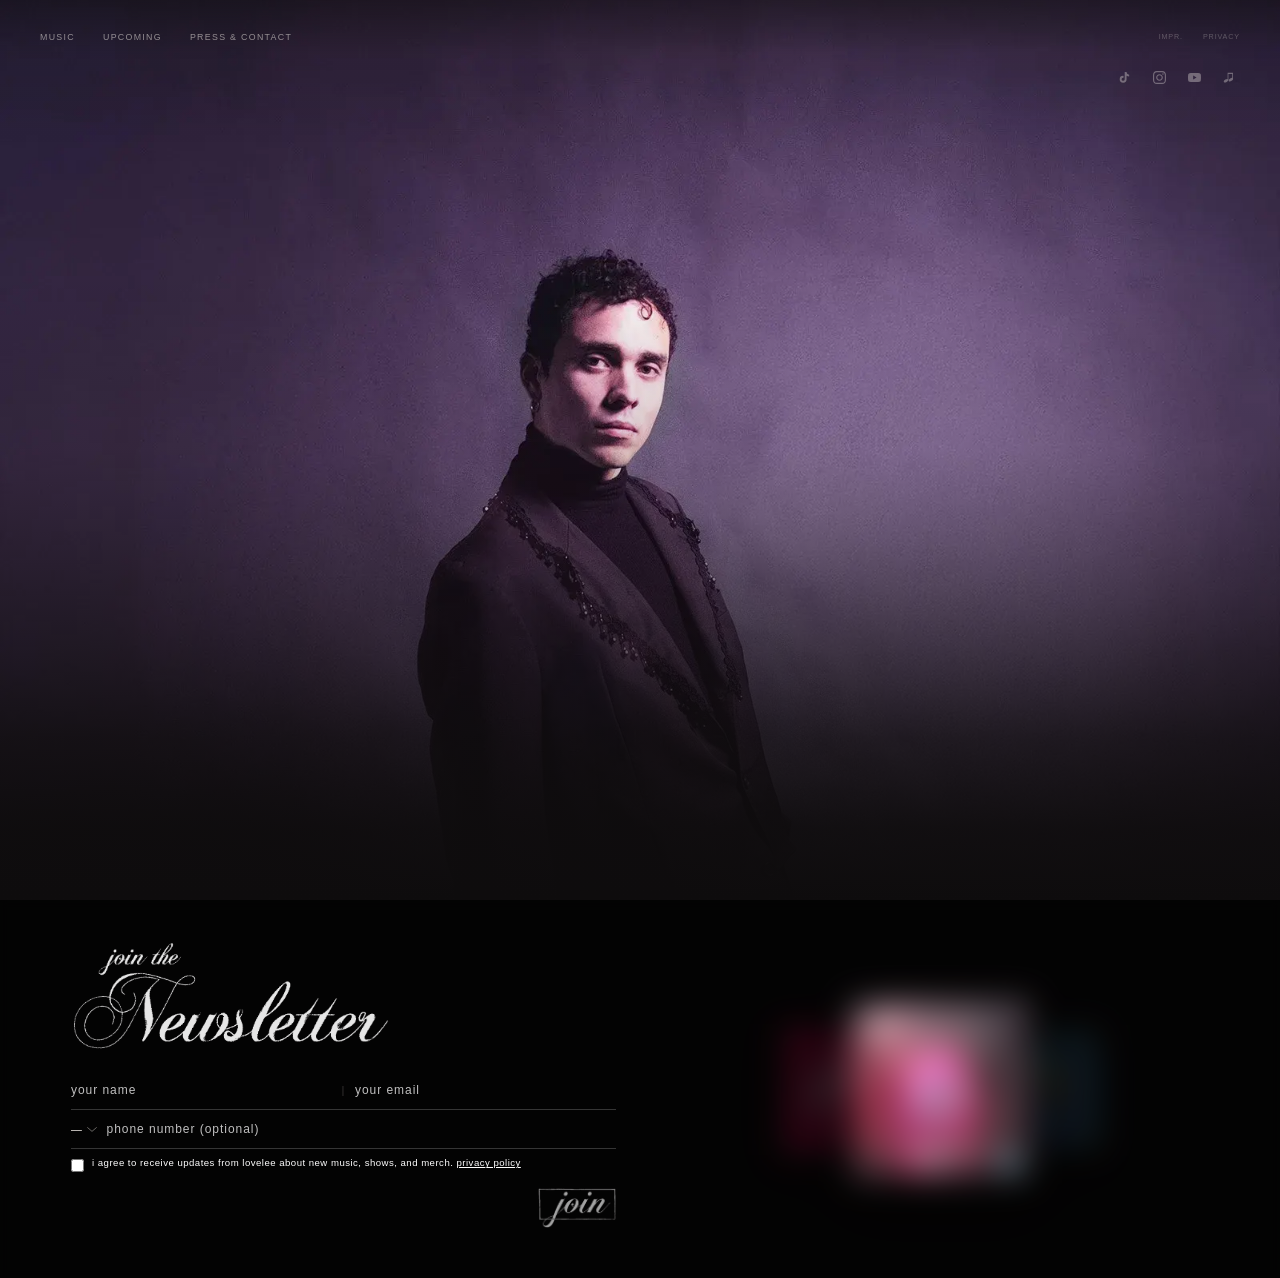
==== commit 2cea5ecc: "Add files via upload" ====
--- a/index.html
+++ b/index.html
@@ -106,6 +106,77 @@
       transform: translateZ(0);
       margin-left: -1px;
       padding-left: 53px;
+    }
+    #newsletter-music-col {
+      display: none;
+    }
+    @media (min-width: 900px) {
+      #newsletter-section {
+        display: grid;
+        grid-template-columns: 1fr 1fr;
+        gap: 48px;
+        align-items: center;
+        padding: 40px 72px;
+      }
+      #newsletter-music-col {
+        display: flex;
+        flex-direction: column;
+        align-items: center;
+        justify-content: center;
+        opacity: 0;
+        transform: translateY(20px);
+        transition: opacity 0.7s ease, transform 0.7s ease;
+      }
+      #newsletter-music-col.visible {
+        opacity: 1;
+        transform: translateY(0);
+      }
+      .nl-music-carousel {
+        display: flex;
+        flex-direction: column;
+        align-items: center;
+        gap: 20px;
+      }
+      .nl-mc-stage {
+        width: min(180px, 14vw); height: min(180px, 14vw);
+        position: relative;
+        perspective: 700px;
+        cursor: grab;
+        user-select: none;
+        overflow: visible;
+        touch-action: pan-y;
+      }
+      .nl-mc-stage:active { cursor: grabbing; }
+      .nl-mc-track {
+        position: absolute;
+        top: 0; left: 50%;
+        display: flex; flex-direction: column; align-items: center;
+        width: min(180px, 14vw);
+        margin-left: calc(min(180px, 14vw) / -2);
+        transform-origin: center center;
+        transition: transform 0.45s cubic-bezier(0.22,1,0.36,1), opacity 0.45s ease, filter 0.45s ease;
+        pointer-events: auto;
+        will-change: transform, opacity;
+      }
+      .nl-mc-track.active { pointer-events: auto; z-index: 10; opacity: 1 !important; filter: none !important; }
+      .nl-mc-cover {
+        width: min(180px, 14vw); height: min(180px, 14vw);
+        overflow: hidden; cursor: pointer; position: relative;
+        box-shadow: 0 16px 48px rgba(0,0,0,0.65);
+      }
+      .nl-mc-cover img { width: 100%; height: 100%; object-fit: cover; object-position: center; display: block; }
+      .nl-mc-cover--storm img { transform: scale(1.3); }
+      .nl-mc-title-area {
+        min-height: 60px;
+        display: flex; align-items: center; justify-content: center;
+        position: relative;
+      }
+      .nl-mc-title-img {
+        height: min(90px, 7vw); width: auto; max-width: 300px;
+        display: block; position: absolute;
+        opacity: 0; transition: opacity 0.35s ease; pointer-events: none;
+      }
+      .nl-mc-title-img.visible { opacity: 0.9; }
     }
     #scroll-content {
       position: relative;
@@ -860,6 +931,9 @@
       padding: 0 52px 44px;
       font-size: 0.48rem; letter-spacing: 0.16em;
       text-transform: uppercase; color: rgba(245,240,234,0.18);
+      background: rgba(0,0,0,0.75);
+      backdrop-filter: blur(4px);
+      -webkit-backdrop-filter: blur(4px);
     }
 
     .reveal {
@@ -947,7 +1021,9 @@
         justify-content: center;
         gap: 32px;
         padding: 20px 20px calc(32px + env(safe-area-inset-bottom));
-        background: var(--ink);
+        background: rgba(0,0,0,0.75);
+        backdrop-filter: blur(4px);
+        -webkit-backdrop-filter: blur(4px);
       }
     }
 
@@ -1067,6 +1143,7 @@
       z-index: 200;
       user-select: none;
       -webkit-user-select: none;
+      transition: transform 0.6s cubic-bezier(0.22,1,0.36,1);
     }
 
     #violet-float-left {
@@ -1838,6 +1915,29 @@
     </div>
     <p id="newsletter-status-inline" class="newsletter-status-inline"></p>
   </form>
+
+  <div id="newsletter-music-col">
+    <div class="nl-music-carousel">
+      <div class="nl-mc-stage">
+        <div class="nl-mc-track active" data-nlkey="violet">
+          <div class="nl-mc-cover" onclick="if(this.closest('.nl-mc-track').classList.contains('active')) openStreamMenu('violet')">
+            <img src="VioletSongCoverPlastic.webp" alt="violet">
+          </div>
+        </div>
+        <div class="nl-mc-track" data-nlkey="feelingyou">
+          <div class="nl-mc-cover" onclick="if(this.closest('.nl-mc-track').classList.contains('active')) openStreamMenu('feelingyou')">
+            <img src="FeelingYouCVRWeb.png" alt="feeling you">
+          </div>
+        </div>
+        <div class="nl-mc-track" data-nlkey="stormchasers">
+          <div class="nl-mc-cover nl-mc-cover--storm" onclick="if(this.closest('.nl-mc-track').classList.contains('active')) openStreamMenu('stormchasers')">
+            <img src="StormChasersCover.webp" alt="storm chasers">
+          </div>
+        </div>
+      </div>
+    </div>
+  </div>
+
 </div>
 </div>
 
@@ -2535,6 +2635,22 @@
   });
 }, { threshold: 0.12 });
 document.querySelectorAll('.reveal, .reveal-left, .reveal-right').forEach(el => io.observe(el));
+
+// ── newsletter music col fade-in ───────────────────────────────────────────────
+const nlMusicCol = document.getElementById('newsletter-music-col');
+if (nlMusicCol) {
+  const nlMusicObs = new IntersectionObserver(entries => {
+    entries.forEach(e => {
+      if (e.isIntersecting) {
+        nlMusicCol.classList.add('visible');
+        nlMusicObs.disconnect();
+        // slight delay so the fade-in transition starts first
+        setTimeout(() => { if (typeof nlSpinIn === 'function') nlSpinIn(); }, 150);
+      }
+    });
+  }, { threshold: 0.2 });
+  nlMusicObs.observe(nlMusicCol);
+}
 
 // ── TICKET NOTIFY TOAST ───────────────────────────────────────────────────────
 const ticketToast   = document.getElementById('ticket-toast');
@@ -3743,6 +3859,7 @@
       upcomingEl.innerHTML = upcoming.length
         ? upcoming.map(r => buildRow(r, false, useEditorial)).join('')
         : '<div class="tour-loading">no upcoming shows</div>';
+      upcomingEl.dispatchEvent(new CustomEvent('tourRendered'));
 
       if (past.length > 0) {
         pastEl.innerHTML = '<img src="PastShowsText.png" alt="Past Shows" class="tour-section-label-img">' + past.map(r => buildRow(r, true, false)).join('');
@@ -4005,7 +4122,13 @@
     const trigRange = vh * 0.6;
     const prog  = Math.max(0, Math.min(1, (trigStart - top) / trigRange));
     const eased = ease(prog);
-    el.style.transform = `rotate(${(cfg.start + (cfg.end - cfg.start) * eased).toFixed(1)}deg) translateZ(0)`;
+    // On desktop (≥900px), shrink flower and limit rotation when music column is showing
+    const musicColVisible = window.innerWidth >= 900 &&
+      document.getElementById('newsletter-music-col')?.classList.contains('visible');
+    const scale  = musicColVisible ? 0.5 : 1;
+    const endRot = musicColVisible ? -55 : cfg.end;
+    const rot    = (cfg.start + (endRot - cfg.start) * eased).toFixed(1);
+    el.style.transform = `rotate(${rot}deg) scale(${scale}) translateZ(0)`;
     el.style.opacity   = '1';
   }
   window.addEventListener('resize', applyLayout);
@@ -4034,6 +4157,36 @@
   }
 }
 
+function animateTourDay() {
+  const el = document.querySelector('#panel-tour .tour-featured-day');
+  if (!el) return;
+  const target = parseInt(el.textContent.trim(), 10);
+  if (isNaN(target)) return;
+
+  // Slot machine: count down from (target + overshoot) to target, decelerating.
+  // Geometric series sum for speed=5, friction=0.97 ≈ 167 → overshoot = 167, starts near 100+target.
+  const maxDay = 100;
+  let pos   = target + 167;
+  let speed = 5.0;
+  const friction = 0.97;
+
+  function frame() {
+    pos -= speed;
+    speed *= friction;
+
+    if (pos <= target) {
+      el.textContent = target < 10 ? '0' + target : String(target);
+      return;
+    }
+
+    // Wrap into 1–31 range so it looks like a calendar wheel
+    const d = ((Math.round(pos) - 1 + maxDay * 100) % maxDay) + 1;
+    el.textContent = d < 10 ? '0' + d : String(d);
+    requestAnimationFrame(frame);
+  }
+  requestAnimationFrame(frame);
+}
+
 function openPanel(id) {
   if (id === 'panel-music' || id === 'panel-tour' || id === 'panel-press') {
     window.scrollTo({ top: 0, behavior: 'smooth' });
@@ -4067,7 +4220,12 @@
     if (id === 'panel-music') {
       mcReset();
       const mc = panel.querySelector('.music-carousel');
-      if (mc) { mc.classList.remove('visible'); setTimeout(() => mc.classList.add('visible'), switching ? 30 : 80); }
+      if (mc) {
+        mc.classList.remove('visible');
+        const delay = switching ? 30 : 80;
+        setTimeout(() => mc.classList.add('visible'), delay);
+        setTimeout(() => mcSpinIn(), delay + 80);
+      }
     }
     if (id === 'panel-tour') {
       if (window.stopTourScroll) stopTourScroll();
@@ -4077,6 +4235,15 @@
       if (past)     past.classList.remove('visible');
       setTimeout(() => { if (upcoming) upcoming.classList.add('visible'); }, switching ? 30 : 80);
       setTimeout(() => { if (past)     past.classList.add('visible');     }, switching ? 110 : 180);
+      // Animate day counter after content is ready (CSV or static)
+      const upEl = document.getElementById('tour-upcoming-section');
+      if (upEl) {
+        let fired = false;
+        function fireDay() { if (fired) return; fired = true; setTimeout(animateTourDay, 60); }
+        upEl.addEventListener('tourRendered', fireDay, { once: true });
+        // Fallback: if no CSV fetch (static HTML), animate after panel reveal
+        setTimeout(fireDay, switching ? 400 : 600);
+      }
     }
     if (id === 'panel-press') {
       const topLevel = panel.querySelectorAll('.pc-list > .pc-row-item');
@@ -4184,6 +4351,29 @@
 
 function mcReset() { mcPos = 0; mcApply(true); }
 
+function mcSpinIn() {
+  const stage = document.querySelector('#panel-music .mc-stage');
+  if (!stage) return;
+  mcPos = 5.5;
+  let prev = mcPos;
+  function frame() {
+    prev = mcPos;
+    mcPos *= 0.94;
+    const speed = Math.abs(prev - mcPos);
+    const blurPx = Math.min(speed * 300, 16);
+    stage.style.filter = blurPx > 0.3 ? `blur(${blurPx.toFixed(1)}px)` : '';
+    mcApply(false);
+    if (mcPos > 0.015) {
+      requestAnimationFrame(frame);
+    } else {
+      mcPos = 0;
+      stage.style.filter = '';
+      mcApply(true);
+    }
+  }
+  requestAnimationFrame(frame);
+}
+
 (function() {
   document.addEventListener('DOMContentLoaded', () => {
     const stage = document.querySelector('.mc-stage');
@@ -4259,6 +4449,161 @@
     });
   });
 })();
+
+// ── Newsletter column carousel (scoped, independent of panel-music) ───────────
+(function() {
+  const NL_TOTAL = 3;
+  let nlPos = 0;
+
+  function nlWrap(n) { return ((n % NL_TOTAL) + NL_TOTAL) % NL_TOTAL; }
+
+  function nlApply(animated) {
+    const stage = document.querySelector('.nl-mc-stage');
+    if (!stage) return;
+    const tracks = stage.querySelectorAll('.nl-mc-track');
+    const nearest = nlWrap(Math.round(nlPos));
+    const activeKey = tracks[nearest]?.dataset?.nlkey;
+
+    tracks.forEach((t, i) => {
+      const rawOff = i - nlPos;
+      let off = rawOff - NL_TOTAL * Math.round(rawOff / NL_TOTAL);
+      if (rawOff > 0 && off < 0 && nlPos < NL_TOTAL / 2) off = rawOff;
+      if (rawOff < 0 && off > 0 && nlPos > NL_TOTAL * 20 - NL_TOTAL / 2) off = rawOff;
+      const abs  = Math.abs(off);
+      const sign = off < 0 ? -1 : 1;
+      const tx     = sign * 65 * Math.min(abs, 1.5);
+      const ry     = sign * -52 * Math.min(abs, 1);
+      const scale  = 1 - 0.32 * Math.min(abs, 1);
+      const op     = Math.max(0, 1 - 0.55 * Math.min(abs, 1) - Math.max(0, abs - 1) * 2.2);
+      const bright = 1 - 0.58 * Math.min(abs, 1);
+      const z      = Math.round(10 - abs * 5);
+      t.style.transition = animated
+        ? 'transform 0.45s cubic-bezier(0.22,1,0.36,1), opacity 0.45s ease, filter 0.45s ease'
+        : 'none';
+      t.style.transform = `translateX(${tx}%) rotateY(${ry}deg) scale(${scale})`;
+      t.style.opacity   = String(Math.max(0, op));
+      t.style.filter    = `brightness(${bright})`;
+      t.style.zIndex    = String(z);
+      t.classList.toggle('active', i === nearest);
+    });
+
+    document.querySelectorAll('.nl-mc-title-img').forEach(img =>
+      img.classList.toggle('visible', img.dataset.for === activeKey));
+  }
+
+  function nlSnap() { nlPos = Math.round(nlPos); nlApply(true); }
+
+  let nlIdleRaf = null;
+  let nlIdlePaused = false;
+  function nlStartIdle() {
+    if (nlIdleRaf) return;
+    const SPEED = 0.0008; // covers per frame — very slow
+    function idleFrame() {
+      if (!nlIdlePaused) {
+        nlPos += SPEED;
+        nlApply(false);
+      }
+      nlIdleRaf = requestAnimationFrame(idleFrame);
+    }
+    nlIdleRaf = requestAnimationFrame(idleFrame);
+  }
+  function nlPauseIdle() { nlIdlePaused = true; }
+  function nlResumeIdle() { nlIdlePaused = false; }
+
+  window.nlSpinIn = function nlSpinIn() {
+    const stage = document.querySelector('.nl-mc-stage');
+    if (!stage) return;
+    nlPos = 5.5;
+    if (nlIdleRaf) { cancelAnimationFrame(nlIdleRaf); nlIdleRaf = null; }
+    let prev = nlPos;
+
+    function frame() {
+      prev = nlPos;
+      nlPos *= 0.94;
+      const speed = Math.abs(prev - nlPos);
+      const blurPx = Math.min(speed * 300, 16);
+      stage.style.filter = blurPx > 0.3 ? `blur(${blurPx.toFixed(1)}px)` : '';
+      nlApply(false);
+      if (nlPos > 0.015) {
+        requestAnimationFrame(frame);
+      } else {
+        nlPos = 0;
+        stage.style.filter = '';
+        nlApply(true);
+        setTimeout(nlStartIdle, 800);
+      }
+    }
+    requestAnimationFrame(frame);
+  }
+
+  document.addEventListener('DOMContentLoaded', () => {
+    const stage = document.querySelector('.nl-mc-stage');
+    if (!stage) return;
+    nlApply(false);
+
+    // wheel (trackpad horizontal)
+    let snapTimer = null, driftRaf = null, velocity = 0, lastWheelT = 0;
+    function driftFrame() {
+      velocity *= 0.88;
+      if (Math.abs(velocity) < 0.0003) { nlSnap(); return; }
+      nlPos += velocity * 16;
+      nlPos = Math.max(0, Math.min(NL_TOTAL * 20 - 1, nlPos));
+      nlApply(false);
+      if (nlPos <= 0 || nlPos >= NL_TOTAL * 20 - 1) { velocity = 0; nlSnap(); return; }
+      driftRaf = requestAnimationFrame(driftFrame);
+    }
+    let idleResumeTimer = null;
+    function interruptIdle() {
+      nlPauseIdle();
+      clearTimeout(idleResumeTimer);
+      idleResumeTimer = setTimeout(nlResumeIdle, 2000);
+    }
+
+    document.getElementById('newsletter-music-col').addEventListener('wheel', e => {
+      if (Math.abs(e.deltaX) < Math.abs(e.deltaY) * 0.5) return;
+      e.preventDefault();
+      interruptIdle();
+      cancelAnimationFrame(driftRaf);
+      const now = performance.now(), dt = Math.max(now - lastWheelT, 4);
+      velocity = (e.deltaX / 260) / dt; lastWheelT = now;
+      nlPos += e.deltaX / 260;
+      nlPos = Math.max(0, Math.min(NL_TOTAL * 20 - 1, nlPos));
+      nlApply(false);
+      clearTimeout(snapTimer);
+      snapTimer = setTimeout(() => { driftRaf = requestAnimationFrame(driftFrame); }, 400);
+    }, { passive: false });
+
+    // touch swipe
+    let tx0 = 0, pos0 = 0, touching = false;
+    stage.addEventListener('touchstart', e => { tx0 = e.touches[0].clientX; pos0 = nlPos; touching = true; interruptIdle(); }, { passive: true });
+    stage.addEventListener('touchmove', e => {
+      if (!touching) return;
+      const dx = e.touches[0].clientX - tx0;
+      if (Math.abs(dx) > 8) e.preventDefault();
+      nlPos = Math.max(0, Math.min(NL_TOTAL * 20 - 1, pos0 - dx / 180));
+      nlApply(false);
+    }, { passive: false });
+    stage.addEventListener('touchend', () => { touching = false; nlSnap(); }, { passive: true });
+
+    // mouse drag
+    let mx0 = 0, mpos0 = 0, dragging = false;
+    stage.addEventListener('mousedown', e => { mx0 = e.clientX; mpos0 = nlPos; dragging = true; interruptIdle(); });
+    document.addEventListener('mousemove', e => {
+      if (!dragging) return;
+      nlPos = Math.max(0, Math.min(NL_TOTAL * 20 - 1, mpos0 - (e.clientX - mx0) / 180));
+      nlApply(false);
+    });
+    document.addEventListener('mouseup', () => { if (dragging) { dragging = false; nlSnap(); } });
+
+    // click side cover to navigate
+    stage.addEventListener('click', e => {
+      const track = e.target.closest('.nl-mc-track');
+      if (!track || track.classList.contains('active')) return;
+      const idx = [...stage.querySelectorAll('.nl-mc-track')].indexOf(track);
+      if (idx !== -1) { nlPos = idx; nlApply(true); }
+    });
+  });
+})();
 </script>
 
 <script>
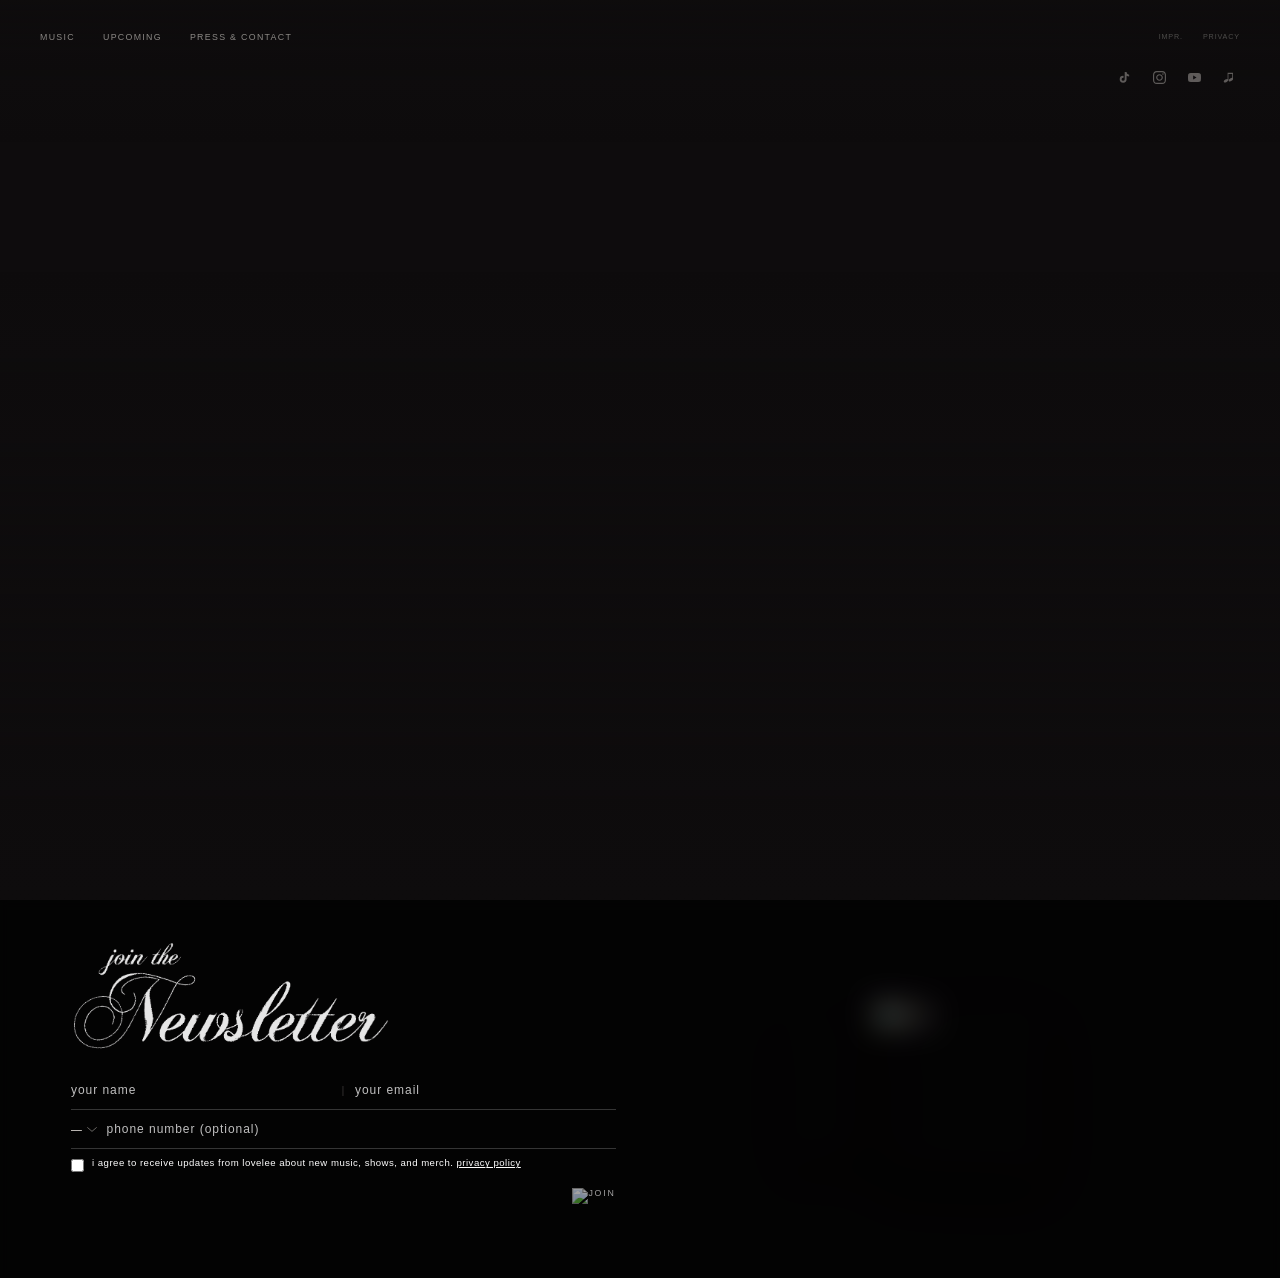
==== commit 5a9fda9b: "Add files via upload" ====
--- a/index.html
+++ b/index.html
@@ -6,7 +6,7 @@
   <meta name="theme-color" content="#0e0c0d">
   <title>lovelee</title>
   <link rel="stylesheet" href="fonts/fonts.css">
-  <link rel="preload" as="image" href="VioletCover1.webp">
+  <link rel="preload" as="image" href="images/VioletCover1.webp">
   <style>
     *, *::before, *::after { box-sizing: border-box; margin: 0; padding: 0; }
 
@@ -22,7 +22,7 @@
       position: fixed;
       inset: 0;
       z-index: 9999;
-      background: #f5f0ea;
+      background: var(--cream);
       display: flex;
       align-items: center;
       justify-content: center;
@@ -37,7 +37,7 @@
       width: 100%;
       max-width: 480px;
       object-fit: contain;
-      background: #f5f0ea;
+      background: transparent;
     }
     @media (max-width: 600px) {
       #splash-video-src { max-width: 320px; }
@@ -206,7 +206,7 @@
       transition: opacity 0.4s ease;
       user-select: none;
       -webkit-user-select: none;
-    }
+      }
     .section-panel.open {
       opacity: 1;
       pointer-events: auto;
@@ -306,18 +306,18 @@
       font-size: 0.62rem;
       letter-spacing: 0.3em;
       text-transform: uppercase;
-      color: rgba(196,180,232,0.8);
+      color: rgba(210,185,100,0.8);
       background: none;
       border: none;
-      border-bottom: 1px solid rgba(196,180,232,0.35);
+      border-bottom: 1px solid rgba(210,185,100,0.3);
       padding: 0 0 2px;
       cursor: pointer;
-      transition: color 0.2s, border-color 0.2s;
+      transition: color 0.2s, border-color 0.2s, text-shadow 0.2s;
       white-space: nowrap;
       text-decoration: none;
       display: inline-block;
     }
-    .tour-featured-ticket:hover { color: rgba(196,180,232,1); border-color: rgba(196,180,232,0.75); }
+    .tour-featured-ticket:hover { color: rgba(255,240,160,1); border-color: rgba(210,185,100,0.7); text-shadow: 0 0 6px rgba(255,230,80,0.3); }
 
     /* Editorial layout — multiple upcoming shows */
     .tour-editorial-row {
@@ -371,18 +371,18 @@
       font-size: 0.42rem;
       letter-spacing: 0.28em;
       text-transform: uppercase;
-      color: rgba(196,180,232,0.75);
+      color: rgba(210,185,100,0.75);
       background: none;
       border: none;
-      border-bottom: 1px solid rgba(196,180,232,0.3);
+      border-bottom: 1px solid rgba(210,185,100,0.28);
       padding: 0 0 2px;
       cursor: pointer;
-      transition: color 0.2s, border-color 0.2s;
+      transition: color 0.2s, border-color 0.2s, text-shadow 0.2s;
       white-space: nowrap;
       text-decoration: none;
       display: inline-block;
     }
-    .tour-editorial-ticket:hover { color: rgba(196,180,232,1); border-color: rgba(196,180,232,0.75); }
+    .tour-editorial-ticket:hover { color: rgba(255,240,160,1); border-color: rgba(210,185,100,0.7); text-shadow: 0 0 6px rgba(255,230,80,0.3); }
     .tour-no-upcoming {
       font-family: 'Inter', sans-serif;
       font-size: 0.52rem;
@@ -795,16 +795,16 @@
       font-size: 0.48rem;
       letter-spacing: 0.2em;
       text-transform: uppercase;
-      color: #9b8bbf;
+      color: rgba(210,185,100,0.75);
       background: transparent;
       border: none;
-      border-bottom: 1px solid rgba(155,139,191,0.35);
+      border-bottom: 1px solid rgba(210,185,100,0.3);
       padding: 0 0 2px;
       cursor: pointer;
-      transition: color 0.25s, border-color 0.25s;
+      transition: color 0.25s, border-color 0.25s, text-shadow 0.25s;
       white-space: nowrap;
     }
-    .ticket-btn:hover { color: #c4b4e8; border-color: #c4b4e8; }
+    .ticket-btn:hover { color: rgba(255,240,160,1); border-color: rgba(210,185,100,0.7); text-shadow: 0 0 6px rgba(255,230,80,0.3); }
     .ticket-btn.sold-out {
       color: rgba(245,240,234,0.25);
       border-color: rgba(245,240,234,0.08);
@@ -1010,7 +1010,7 @@
     .contact-col-label { display: none; }
     .contact-cols { display: contents; }
     /* desktop combined section: hidden on mobile */
-    #press-contact-desktop { display: none; }
+    #press-contact-desktop { display: none !important; }
 
     .mobile-footer-links {
       display: none;
@@ -1027,6 +1027,95 @@
       }
     }
 
+    /* ── DESKTOP PANELS: transparent overlay, content floats over hero ──── */
+    @media (min-width: 900px) {
+      .section-panel {
+        display: flex;
+        inset: 0;
+        width: 100%;
+        background: none;
+        backdrop-filter: none;
+        -webkit-backdrop-filter: none;
+        box-shadow: none;
+        opacity: 0;           /* hidden until .open — fixes ghost-panel glitch */
+        pointer-events: none;
+        transition: opacity 0.4s ease;
+        padding: 0;
+        align-items: stretch;
+        justify-content: space-between;
+        overflow: hidden;
+      }
+      .section-panel.open {
+        opacity: 1;
+        pointer-events: auto;
+      }
+      /* Tour panel: upcoming left, past right */
+      #panel-tour {
+        flex-direction: row;
+        align-items: stretch;
+        padding: 0;
+        gap: 0;
+        overflow: hidden;
+      }
+      #tour-upcoming-section {
+        position: absolute;
+        top: 0;
+        left: 12%;
+        width: 28%;
+        max-width: none;
+        padding: 160px 0 60px 24px;
+        overflow-y: auto;
+        height: 100%;
+        box-sizing: border-box;
+      }
+      #tour-past-section {
+        width: auto;
+        max-width: none;
+        padding: 0 48px 60px 32px;
+        margin-left: 0;
+        margin-top: 0 !important;
+        position: absolute;
+        left: 58%;
+        right: 0;
+        bottom: 40px;
+        overflow: visible;
+        display: flex;
+        flex-direction: column;
+        justify-content: flex-end;
+        box-sizing: border-box;
+      }
+      /* Past shows: text shadow for legibility over hero */
+      #tour-past-section .tour-row {
+        text-shadow: 0 1px 8px rgba(0,0,0,0.6);
+        grid-template-columns: 52px 1fr auto 0;
+      }
+      #tour-past-section .tour-venue,
+      #tour-past-section .tour-date,
+      #tour-past-section .tour-city {
+        text-shadow: 0 1px 10px rgba(0,0,0,0.7);
+      }
+      #tour-past-section .tour-city { display: block; }
+      /* Music panel: appears in the right portion of the viewport */
+      #panel-music {
+        flex-direction: column;
+        align-items: flex-start;
+        justify-content: center;
+        padding: 60px 0 60px max(72%, calc(63% + 143px));
+        margin-left: 0;
+      }
+      #panel-music .music-carousel { margin: 0; }
+      #panel-music .mc-stage,
+      #panel-music .mc-track {
+        width: 220px !important;
+        height: 220px !important;
+        margin-left: -110px !important;
+      }
+      #panel-music .mc-cover {
+        width: 220px !important;
+        height: 220px !important;
+      }
+    }
+
     /* ── DESKTOP LAYOUT (900px+) ─────────────────────────────────────────── */
     @media (min-width: 900px) {
 
@@ -1056,7 +1145,30 @@
       .tour-city { font-size: 0.5rem; }
 
       /* PRESS & CONTACT: desktop combined, mobile rows hidden */
-      #press-contact-desktop { display: flex; }
+      #press-contact-desktop {
+        display: flex !important;
+        z-index: 200;
+        width: 260px;
+        transition: opacity 0.3s ease;
+      }
+      #press-contact-desktop .pc-row-item {
+        opacity: 0;
+        transform: translateY(6px);
+        transition: opacity 0.35s ease, transform 0.35s ease;
+      }
+      #press-contact-desktop .pc-row-item.line-in {
+        opacity: 1;
+        transform: none;
+      }
+      #press-contact-desktop .pc-row {
+        opacity: 1 !important;
+        transform: none !important;
+        transition: color 0.18s, text-shadow 0.18s;
+      }
+      #press-contact-desktop .pc-row:hover .pc-row-label {
+        color: rgba(255,240,160,1) !important;
+        text-shadow: 0 0 6px rgba(255,230,80,0.3) !important;
+      }
       .press-contact-row { display: none; }
 
       .pc-desktop-links {
@@ -1605,7 +1717,7 @@
     }
     .pc-row.visible { opacity: 1; transform: translateY(0); }
     .pc-row.visible:hover { opacity: 0.4; }
-    .pc-row-item.visible .pc-row:hover .pc-row-label { text-decoration: underline; text-underline-offset: 4px; }
+    .pc-row-item.visible .pc-row:hover .pc-row-label { color: rgba(255,240,160,1); text-shadow: 0 0 6px rgba(255,230,80,0.3); }
     .pc-row-label {
       font-family: 'Inter', sans-serif;
       font-size: 1.1rem;
@@ -1761,7 +1873,7 @@
     .contact-links-modern a:hover { opacity: 1; border-color: var(--cream); }
   </style>
 
-<link rel="icon" type="image/webp" href="favicon.webp">
+<link rel="icon" type="image/webp" href="images/favicon.webp">
 <link rel="canonical" href="https://itsloveleee.com/" />
 <meta name="description" content="lovelee is a Berlin-based singer-songwriter and guitarist making indie pop and bedroom pop. Stream Tears, Unahana, Romeo, and Demons on Spotify." />
 <meta property="og:type" content="website" />
@@ -1773,7 +1885,7 @@
 <body>
 
 <div id="splash">
-  <video id="splash-video-src" src="logo_1.mp4" autoplay muted playsinline></video>
+  <video id="splash-video-src" src="videos/logo_1.mp4" autoplay muted playsinline></video>
   <canvas id="splash-canvas"></canvas>
 </div>
 
@@ -1910,7 +2022,7 @@
     </div>
     <div style="display:flex; justify-content:flex-end; margin-top:16px;">
       <button type="submit" class="newsletter-btn-modern" style="background:none; border:none; padding:0; cursor:pointer;">
-        <img src="Join.webp" alt="join" style="height:40px; width:auto; opacity:0.9; display:block;">
+        <img src="images/Join.webp" alt="join" style="height:40px; width:auto; opacity:0.9; display:block;">
       </button>
     </div>
     <p id="newsletter-status-inline" class="newsletter-status-inline"></p>
@@ -1920,18 +2032,18 @@
     <div class="nl-music-carousel">
       <div class="nl-mc-stage">
         <div class="nl-mc-track active" data-nlkey="violet">
-          <div class="nl-mc-cover" onclick="if(this.closest('.nl-mc-track').classList.contains('active')) openStreamMenu('violet')">
-            <img src="VioletSongCoverPlastic.webp" alt="violet">
+          <div class="nl-mc-cover" onclick="if(this.closest('.nl-mc-track').classList.contains('active')) openMusicPanelAtSong('violet')">
+            <img src="images/VioletSongCoverPlastic.webp" alt="violet">
           </div>
         </div>
         <div class="nl-mc-track" data-nlkey="feelingyou">
-          <div class="nl-mc-cover" onclick="if(this.closest('.nl-mc-track').classList.contains('active')) openStreamMenu('feelingyou')">
-            <img src="FeelingYouCVRWeb.png" alt="feeling you">
+          <div class="nl-mc-cover" onclick="if(this.closest('.nl-mc-track').classList.contains('active')) openMusicPanelAtSong('feelingyou')">
+            <img src="images/FeelingYouCVRWeb.png" alt="feeling you">
           </div>
         </div>
         <div class="nl-mc-track" data-nlkey="stormchasers">
-          <div class="nl-mc-cover nl-mc-cover--storm" onclick="if(this.closest('.nl-mc-track').classList.contains('active')) openStreamMenu('stormchasers')">
-            <img src="StormChasersCover.webp" alt="storm chasers">
+          <div class="nl-mc-cover nl-mc-cover--storm" onclick="if(this.closest('.nl-mc-track').classList.contains('active')) openMusicPanelAtSong('stormchasers')">
+            <img src="images/StormChasersCover.webp" alt="storm chasers">
           </div>
         </div>
       </div>
@@ -1945,20 +2057,9 @@
 
 <div id="panel-tour" class="section-panel" onclick="closePanel()">
   <div id="tour-upcoming-section">
-    <div class="tour-featured-row">
-      <div class="tour-featured-date">
-        <span class="tour-featured-month">Jan</span>
-        <span class="tour-featured-day">14</span>
-      </div>
-      <div class="tour-featured-info">
-        <div class="tour-featured-venue">EP Release Show</div>
-        <div class="tour-featured-city">Berlin, DE</div>
-      </div>
-      <button class="tour-featured-ticket" onclick="event.stopPropagation(); showTicketToast()">Get Tickets</button>
-    </div>
   </div>
   <div id="tour-past-section" class="tour-list" style="margin-top:40px">
-    <img src="PastShowsText.png" alt="Past Shows" class="tour-section-label-img">
+    <img src="images/PastShowsText.png" alt="Past Shows" class="tour-section-label-img">
     <div class="tour-row past"><span class="tour-date">Oct 18</span><span class="tour-venue">THF RADIO BERLIN</span><span class="tour-city">Berlin, DE</span><span></span></div>
     <div class="tour-row past"><span class="tour-date">Oct 2</span><span class="tour-venue">KRANSAAL</span><span class="tour-city">Werder, DE</span><span></span></div>
     <div class="tour-row past"><span class="tour-date">Sep 14</span><span class="tour-venue">TRGRS SESSIONS</span><span class="tour-city">Berlin, DE</span><span></span></div>
@@ -2069,18 +2170,18 @@
 
     <div class="mc-stage">
       <div class="mc-track active" data-key="violet">
-        <div class="mc-cover" onclick="if(this.closest('.mc-track').classList.contains('active')) openStreamMenu('violet')">
-          <img src="VioletSongCoverPlastic.webp" alt="violet">
+        <div class="mc-cover" onclick="if(this.closest('.mc-track').classList.contains('active')){ if(window.innerWidth>=640 && typeof onIdle==='function') onIdle(); else openStreamMenu('violet'); }">
+          <img src="images/VioletSongCoverPlastic.webp" alt="violet">
         </div>
       </div>
       <div class="mc-track" data-key="feelingyou">
-        <div class="mc-cover" onclick="if(this.closest('.mc-track').classList.contains('active')) openStreamMenu('feelingyou')">
-          <img src="FeelingYouCVRWeb.png" alt="feeling you">
+        <div class="mc-cover" onclick="if(this.closest('.mc-track').classList.contains('active')){ if(window.innerWidth>=640 && typeof onIdle==='function') onIdle(); else openStreamMenu('feelingyou'); }">
+          <img src="images/FeelingYouCVRWeb.png" alt="feeling you">
         </div>
       </div>
       <div class="mc-track" data-key="stormchasers">
-        <div class="mc-cover mc-cover--storm" onclick="if(this.closest('.mc-track').classList.contains('active')) openStreamMenu('stormchasers')">
-          <img src="StormChasersCover.webp" alt="storm chasers">
+        <div class="mc-cover mc-cover--storm" onclick="if(this.closest('.mc-track').classList.contains('active')){ if(window.innerWidth>=640 && typeof onIdle==='function') onIdle(); else openStreamMenu('stormchasers'); }">
+          <img src="images/StormChasersCover.webp" alt="storm chasers">
         </div>
       </div>
     </div>
@@ -2088,9 +2189,9 @@
   </div>
 
   <div class="mc-title-area" onclick="event.stopPropagation()">
-    <img src="title-violet.png"      alt="violet"      class="mc-title-img" data-for="violet">
-    <img src="title-feelingyou.png"  alt="feeling you" class="mc-title-img" data-for="feelingyou">
-    <img src="title-stormchasers.png" alt="storm chasers" class="mc-title-img" data-for="stormchasers">
+    <img src="images/title-violet.png"      alt="violet"      class="mc-title-img" data-for="violet">
+    <img src="images/title-feelingyou.png"  alt="feeling you" class="mc-title-img" data-for="feelingyou">
+    <img src="images/title-stormchasers.png" alt="storm chasers" class="mc-title-img" data-for="stormchasers">
   </div>
 
   <div class="mc-nav" onclick="event.stopPropagation()">
@@ -2105,7 +2206,7 @@
         <span class="pc-row-label">Electronic Press Kit</span>
       </button>
       <div class="pc-sub">
-        <a href="Artist_EPK.png" download="lovelee_EPK.png" class="pc-sub-link">download</a>
+        <a href="images/Artist_EPK.png" download="lovelee_EPK.png" class="pc-sub-link">download</a>
       </div>
     </div>
     <div class="pc-row-item">
@@ -2184,7 +2285,7 @@
 })();
 
 // ── photo ─────────────────────────────────────────────────────────────────────
-document.getElementById('heroBg').style.backgroundImage = "url('VioletCover1.webp')";
+document.getElementById('heroBg').style.backgroundImage = "url('images/VioletCover1.webp')";
 
 // ── cursor ────────────────────────────────────────────────────────────────────
 const cursor = document.getElementById('cursor');
@@ -3482,6 +3583,63 @@
     transition: transform 0.26s cubic-bezier(0.22,1,0.36,1);
   }
   #stream-popup.open #stream-popup-inner { transform: translateY(0); }
+  /* Desktop: left-side panel instead of full-screen blur */
+  @media (min-width: 640px) {
+    #stream-popup {
+      inset: auto;
+      left: 0; top: 0; bottom: 0;
+      width: 38vw;
+      max-width: 420px;
+      justify-content: flex-start;
+      align-items: center;
+      height: 100vh;
+      background: none;
+      backdrop-filter: none;
+      -webkit-backdrop-filter: none;
+      pointer-events: none;
+    }
+    #stream-popup-close { display: none; }
+    .stream-popup-top { display: none; }
+    #stream-popup.open {
+      pointer-events: none;
+    }
+    #stream-popup-inner {
+      pointer-events: none;
+      position: absolute;
+      top: calc(50% - 23px);
+      left: 10vw;
+      transform: translate(-20px, -50%);
+      width: 260px;
+      opacity: 0;
+      transition: transform 0.32s cubic-bezier(0.22,1,0.36,1), opacity 0.25s ease;
+    }
+    #stream-popup.open #stream-popup-inner {
+      pointer-events: auto;
+      transform: translate(0px, -50%);
+      opacity: 1;
+    }
+    .stream-popup-link {
+      background: none;
+      border: none;
+      border-radius: 0;
+      padding: 7px 0;
+      margin-bottom: 0;
+      color: rgba(245,240,234,0.45);
+      font-size: 0.7rem;
+      letter-spacing: 0.14em;
+      text-transform: uppercase;
+    }
+    .stream-popup-link {
+      transition: color 0.18s, opacity 0.18s;
+    }
+    .stream-popup-link:hover {
+      background: none;
+      color: rgba(255,240,160,1);
+      opacity: 1;
+    }
+    .stream-popup-link:hover svg { opacity: 1; }
+    .stream-popup-link svg { width: 13px; height: 13px; opacity: 0.6; transition: opacity 0.18s; }
+  }
   .stream-popup-top {
     display: flex;
     align-items: center;
@@ -3489,35 +3647,29 @@
     margin-bottom: 20px;
   }
   #stream-popup-title { display: none; }
-  #stream-popup-close {
-    background: none; border: none;
-    color: rgba(245,240,234,0.3); font-size: 0.65rem;
-    cursor: pointer; padding: 12px;
-    margin: -12px;
-    transition: color 0.2s; line-height: 1;
-  }
-  #stream-popup-close:hover { color: rgba(245,240,234,0.8); }
+  #stream-popup-close { display: none; }
   .stream-popup-link {
     display: flex;
     align-items: center;
     gap: 14px;
-    color: rgba(245,240,234,0.75);
+    color: rgba(245,240,234,1);
     text-decoration: none;
-    padding: 13px 16px;
-    border-radius: 10px;
-    margin-bottom: 6px;
-    background: rgba(255,255,255,0.05);
-    border: 1px solid rgba(255,255,255,0.07);
-    transition: background 0.18s, color 0.18s, border-color 0.18s;
+    padding: 9px 0;
+    border-radius: 0;
+    margin-bottom: 0;
+    background: none;
+    border: none;
+    transition: color 0.18s;
     font-family: 'Inter', sans-serif;
-    font-size: 0.78rem;
-    letter-spacing: 0.06em;
+    font-size: 0.72rem;
+    letter-spacing: 0.12em;
+    text-transform: uppercase;
   }
   .stream-popup-link:last-child { margin-bottom: 0; }
   .stream-popup-link:hover {
-    background: rgba(255,255,255,0.12);
-    color: #fff;
-    border-color: rgba(255,255,255,0.18);
+    background: none;
+    color: rgba(255,240,160,1);
+    text-shadow: 0 0 6px rgba(255,230,80,0.3);
   }
   .stream-popup-link svg {
     width: 22px; height: 22px;
@@ -3562,9 +3714,10 @@
   const streamPopupLinks = document.getElementById('stream-popup-links');
   const streamPopupTitle = document.getElementById('stream-popup-title');
 
-  function openStreamMenu(song) {
+  function openStreamMenu(song, skipFade) {
     const links = songLinks[song];
     if (!links) return;
+    if (typeof _unblurStreamLinks === 'function') _unblurStreamLinks();
     const display = links.displayName || song;
     if (display.includes('\n')) {
       streamPopupTitle.innerHTML = display.split('\n').map(l => `<span style="display:block">${l}</span>`).join('');
@@ -3581,7 +3734,7 @@
       youtube: `<svg viewBox="0 0 24 24" fill="currentColor"><path d="M23.495 6.205a3.007 3.007 0 00-2.088-2.088c-1.87-.501-9.396-.501-9.396-.501s-7.507-.01-9.396.501A3.007 3.007 0 00.527 6.205a31.247 31.247 0 00-.522 5.805 31.247 31.247 0 00.522 5.783 3.007 3.007 0 002.088 2.088c1.868.502 9.396.502 9.396.502s7.506 0 9.396-.502a3.007 3.007 0 002.088-2.088 31.247 31.247 0 00.5-5.783 31.247 31.247 0 00-.5-5.805zM9.609 15.601V8.408l6.264 3.602z"/></svg>`,
     };
     const streamLabels = { spotify: 'Spotify', apple: 'Apple Music', amazon: 'Amazon Music', tidal: 'Tidal', bandcamp: 'Bandcamp', deezer: 'Deezer', youtube: 'YouTube Music' };
-    streamPopupLinks.innerHTML = [
+    const newLinks = [
       ['spotify', links.spotify],
       ['apple',   links.apple],
       ['amazon',  links.amazon],
@@ -3592,11 +3745,26 @@
     ].filter(([, url]) => url).map(([key, url]) =>
       `<a href="${url}" target="_blank" rel="noopener" class="stream-popup-link">${streamIcons[key]}<span>${streamLabels[key]}</span></a>`
     ).join('');
-    if (links.gradient) streamPopup.style.background = links.gradient;
+    if (links.gradient && window.innerWidth < 640) streamPopup.style.background = links.gradient;
     if (musicBackdrop) musicBackdrop.style.background = links.backdrop || 'linear-gradient(225deg, rgba(50,26,78,0.78) 0%, rgba(14,12,13,0.62) 55%, rgba(18,12,32,0.72) 100%)';
     streamPopup.style.visibility = '';
     streamPopup.style.opacity    = '';
-    streamPopup.classList.add('open');
+    const alreadyOpen = streamPopup.classList.contains('open');
+    if (alreadyOpen && !skipFade) {
+      const inner = document.getElementById('stream-popup-inner');
+      inner.style.transition = 'opacity 0.15s ease, transform 0.15s ease';
+      inner.style.opacity = '0';
+      inner.style.transform = inner.style.transform.replace('translateX(0px)', 'translateX(-20px)') || 'translate(-20px, -50%)';
+      setTimeout(() => {
+        streamPopupLinks.innerHTML = newLinks;
+        inner.style.opacity = '1';
+        inner.style.transform = inner.style.transform.includes('-50%') ? 'translate(0px, -50%)' : 'translateX(0)';
+        setTimeout(() => { inner.style.transition = ''; }, 200);
+      }, 160);
+    } else {
+      streamPopupLinks.innerHTML = newLinks;
+      if (!alreadyOpen) streamPopup.classList.add('open');
+    }
     if (typeof onIdle === 'function') onIdle();
   }
 
@@ -3604,9 +3772,41 @@
   streamPopup.addEventListener('click', e => {
     if (e.target === streamPopup) streamPopup.classList.remove('open');
   });
+  document.addEventListener('click', e => {
+    if (streamPopup.classList.contains('open') && !streamPopup.contains(e.target)) {
+      streamPopup.classList.remove('open');
+    }
+  });
   document.addEventListener('keydown', e => {
     if (e.key === 'Escape') streamPopup.classList.remove('open');
   });
+
+  const _spInner = document.getElementById('stream-popup-inner');
+  const _spLinks = document.getElementById('stream-popup-links');
+  let _linksBlurred = false;
+  function _blurStreamLinks() {
+    if (!streamPopup.classList.contains('open') || !_spInner) return;
+    _linksBlurred = true;
+    _spInner.style.transition = 'filter 0.2s ease, opacity 0.2s ease';
+    _spInner.style.filter = 'blur(5px)';
+    _spInner.style.opacity = '0.25';
+  }
+  function _unblurStreamLinks() {
+    if (!_spInner) return;
+    _linksBlurred = false;
+    _spInner.style.transition = 'filter 0.3s ease, opacity 0.3s ease';
+    _spInner.style.filter = '';
+    _spInner.style.opacity = '1';
+  }
+  window._unblurStreamLinks = _unblurStreamLinks;
+  window._blurStreamLinks  = _blurStreamLinks;
+  window._isLinksBlurred = () => _linksBlurred;
+
+  const carousel = document.querySelector('.music-carousel');
+  if (carousel) {
+    carousel.addEventListener('wheel', () => _blurStreamLinks(), { passive: true });
+    carousel.addEventListener('touchmove', () => _blurStreamLinks(), { passive: true });
+  }
 </script>
 
 <!-- ── SUPPORT POPUP ─────────────────────────────────────────────────────────── -->
@@ -3818,8 +4018,8 @@
 </section>
 
 <!-- ── VIOLET SCROLL FLOWER ───────────────────────────────────────────────── -->
-<img id="violet-float" src="violet.webp" alt="" aria-hidden="true">
-<img id="violet-float-left" src="violet.webp" alt="" aria-hidden="true">
+<img id="violet-float" src="images/violet.webp" alt="" aria-hidden="true">
+<img id="violet-float-left" src="images/violet.webp" alt="" aria-hidden="true">
 
 <!-- ── DYNAMIC SHOWS LOADER ────────────────────────────────────────────────────
      Fetches from Google Sheets public CSV.
@@ -3838,43 +4038,42 @@
   const pastEl     = document.getElementById('tour-past-section');
   if (!upcomingEl || !pastEl) return;
 
-  upcomingEl.innerHTML = '<div class="tour-loading">loading…</div>';
+  const CACHE_KEY = 'showsCSVCache';
+  const cached = sessionStorage.getItem(CACHE_KEY);
+  if (cached) {
+    try { renderCSV(cached); } catch(e) {}
+  }
+
+  function renderCSV(csv) {
+    const rows  = parseCSV(csv).slice(1);
+    const today = new Date(); today.setHours(0,0,0,0);
+
+    const upcoming = rows
+      .filter(r => r[0] && r[1] && r[5] && new Date(r[0]) >= today)
+      .sort((a,b) => new Date(a[0]) - new Date(b[0]));
+
+    const past = rows
+      .filter(r => r[0] && r[1] && new Date(r[0]) < today)
+      .sort((a,b) => new Date(b[0]) - new Date(a[0]));
+
+    const useEditorial = upcoming.length > 1;
+
+    upcomingEl.innerHTML = upcoming.length
+      ? upcoming.map(r => buildRow(r, false, useEditorial)).join('')
+      : '<div class="tour-loading">no upcoming shows</div>';
+    upcomingEl.dispatchEvent(new CustomEvent('tourRendered'));
+
+    if (past.length > 0) {
+      pastEl.innerHTML = '<img src="images/PastShowsText.png" alt="Past Shows" class="tour-section-label-img">' + past.map(r => buildRow(r, true, false)).join('');
+    }
+
+  }
 
   fetch(SHOWS_CSV_URL + '&t=' + Date.now())
     .then(r => { if (!r.ok) throw new Error('fetch failed'); return r.text(); })
     .then(csv => {
-      const rows  = parseCSV(csv).slice(1);
-      const today = new Date(); today.setHours(0,0,0,0);
-
-      const upcoming = rows
-        .filter(r => r[0] && r[1] && r[5] && new Date(r[0]) >= today)
-        .sort((a,b) => new Date(a[0]) - new Date(b[0]));
-
-      const past = rows
-        .filter(r => r[0] && r[1] && new Date(r[0]) < today)
-        .sort((a,b) => new Date(b[0]) - new Date(a[0]));
-
-      const useEditorial = upcoming.length > 1;
-
-      upcomingEl.innerHTML = upcoming.length
-        ? upcoming.map(r => buildRow(r, false, useEditorial)).join('')
-        : '<div class="tour-loading">no upcoming shows</div>';
-      upcomingEl.dispatchEvent(new CustomEvent('tourRendered'));
-
-      if (past.length > 0) {
-        pastEl.innerHTML = '<img src="PastShowsText.png" alt="Past Shows" class="tour-section-label-img">' + past.map(r => buildRow(r, true, false)).join('');
-      }
-
-      const allRows = [...upcomingEl.querySelectorAll('.tour-featured-row, .tour-editorial-row'), ...pastEl.querySelectorAll('.tour-row')];
-      allRows.forEach((el, i) => {
-        el.style.opacity = '0';
-        el.style.transform = 'translateY(8px)';
-        setTimeout(() => {
-          el.style.transition = 'opacity 0.5s ease, transform 0.5s ease';
-          el.style.opacity    = el.classList.contains('past') ? '0.55' : '1';
-          el.style.transform  = 'translateY(0)';
-        }, i * 40);
-      });
+      try { sessionStorage.setItem(CACHE_KEY, csv); } catch(e) {}
+      renderCSV(csv);
     })
     .catch(() => {}); // keep hardcoded fallback rows
 
@@ -4138,8 +4337,69 @@
 
 (function() {
   const e = [109,103,109,116,64,105,116,115,108,111,118,101,108,101,101,101,46,99,111,109].map(c=>String.fromCharCode(c)).join('');
-  const el = document.getElementById('pc-inquiry-link');
-  if (el) { el.href = 'mailto:' + e; el.textContent = e; }
+  function setInquiry() {
+    const el = document.getElementById('pc-inquiry-link');
+    if (el) { el.href = 'mailto:' + e; el.textContent = e; }
+    const el2 = document.getElementById('pc-inquiry-link-desk');
+    if (el2) { el2.href = 'mailto:' + e; el2.textContent = e; }
+  }
+  if (document.readyState === 'loading') {
+    document.addEventListener('DOMContentLoaded', setInquiry);
+  } else {
+    setInquiry();
+  }
+})();
+
+// Show press & contact on desktop homepage after splash
+(function() {
+  let _pressShownAt = 0;
+  function showPressDesktop() {
+    if (window.innerWidth < 640) return;
+    if (window.scrollY > 10) return;
+    const pcd = document.getElementById('press-contact-desktop');
+    if (!pcd) return;
+    _pressShownAt = Date.now();
+    pcd.style.opacity = '1';
+    pcd.style.pointerEvents = 'auto';
+    // Reset and stagger lines in each time
+    const items = pcd.querySelectorAll('.pc-row-item');
+    items.forEach(el => el.classList.remove('line-in'));
+    items.forEach((el, i) => {
+      setTimeout(() => el.classList.add('line-in'), 60 + i * 90);
+    });
+  }
+  window._hidePressDesktop = function() {
+    const pcd = document.getElementById('press-contact-desktop');
+    if (!pcd) return;
+    pcd.style.opacity = '0';
+    pcd.style.pointerEvents = 'none';
+  };
+  window._showPressDesktop = showPressDesktop;
+
+  // Click outside to dismiss (ignore clicks that just triggered the show)
+  document.addEventListener('click', function(e) {
+    if (Date.now() - _pressShownAt < 100) return;
+    const pcd = document.getElementById('press-contact-desktop');
+    if (!pcd || pcd.style.opacity === '0' || pcd.style.pointerEvents === 'none') return;
+    if (!pcd.contains(e.target)) {
+      pcd.style.opacity = '0';
+      pcd.style.pointerEvents = 'none';
+    }
+  });
+  // Make row items interactive but keep hidden — only shown on explicit PRESS & CONTACT click
+  function _initPressDesktop() {
+    const pcd = document.getElementById('press-contact-desktop');
+    if (!pcd) { setTimeout(_initPressDesktop, 50); return; }
+    pcd.querySelectorAll('.pc-row-item').forEach(el => el.classList.add('visible'));
+    pcd.style.opacity = '0';
+    pcd.style.pointerEvents = 'none';
+  }
+  if (document.readyState === 'loading') {
+    document.addEventListener('DOMContentLoaded', _initPressDesktop);
+  } else {
+    _initPressDesktop();
+  }
+
 })();
 
 function togglePcSub(btn) {
@@ -4160,71 +4420,85 @@
 function animateTourDay() {
   const el = document.querySelector('#panel-tour .tour-featured-day');
   if (!el) return;
-  const target = parseInt(el.textContent.trim(), 10);
+  const target = parseInt(el.dataset.day || '', 10);
   if (isNaN(target)) return;
-
-  // Slot machine: count down from (target + overshoot) to target, decelerating.
-  // Geometric series sum for speed=5, friction=0.97 ≈ 167 → overshoot = 167, starts near 100+target.
-  const maxDay = 100;
-  let pos   = target + 167;
-  let speed = 5.0;
-  const friction = 0.97;
+  el.textContent = target < 10 ? '0' + target : String(target);
 
   function frame() {
-    pos -= speed;
-    speed *= friction;
-
-    if (pos <= target) {
-      el.textContent = target < 10 ? '0' + target : String(target);
-      return;
-    }
-
-    // Wrap into 1–31 range so it looks like a calendar wheel
-    const d = ((Math.round(pos) - 1 + maxDay * 100) % maxDay) + 1;
-    el.textContent = d < 10 ? '0' + d : String(d);
-    requestAnimationFrame(frame);
+    // no-op: animation removed
   }
   requestAnimationFrame(frame);
 }
 
 function openPanel(id) {
+  // On desktop, panel-press is replaced by #press-contact-desktop on the right.
+  // Use getComputedStyle to detect desktop (CSS sets display:flex on it at 900px+).
+  const _pcd = document.getElementById('press-contact-desktop');
+  if (id === 'panel-press' && _pcd && window.getComputedStyle(_pcd).display !== 'none') {
+    const op = document.querySelector('.section-panel.open');
+    if (op) closePanel();
+    if (window._showPressDesktop) window._showPressDesktop();
+    return;
+  }
+  if (window._resetPanelScroll) window._resetPanelScroll();
+  const pcd = document.getElementById('press-contact-desktop');
+  if (pcd) { pcd.style.opacity = '0'; pcd.style.pointerEvents = 'none'; }
+  const sp = document.getElementById('stream-popup');
+  if (sp) sp.classList.remove('open');
+  if (id === 'panel-music' && window.innerWidth >= 640) {
+    const _targetKey = window._pendingMusicKey || null;
+    setTimeout(() => {
+      const key = _targetKey || document.querySelector('#panel-music .mc-track.active')?.dataset?.key;
+      if (key && typeof openStreamMenu === 'function') {
+        window._streamMenuOpenedAt = Date.now();
+        openStreamMenu(key);
+      }
+    }, 700);
+  }
   if (id === 'panel-music' || id === 'panel-tour' || id === 'panel-press') {
-    window.scrollTo({ top: 0, behavior: 'smooth' });
+    window.scrollTo({ top: 0, behavior: 'instant' });
   }
   const hashMap = { 'panel-music': 'view-music', 'panel-tour': 'view-upcoming', 'panel-press': 'view-press' };
   if (hashMap[id]) history.replaceState(null, '', '#' + hashMap[id]);
   const switching = !!document.querySelector('.section-panel.open');
+  const isDesktop = window.innerWidth >= 900;
   document.querySelectorAll('.section-panel').forEach(p => {
+    if (p.id === id) return; // handled below — don't hide the panel we're opening
     p.classList.remove('open');
-    if (switching) {
-      // instant hide — no fade, no display:none delay, keeps backdrop visible
+    if (isDesktop) {
+      p.style.display = '';
+      p.style.pointerEvents = 'none';
+    } else if (switching) {
       p.style.opacity = '0';
       p.style.pointerEvents = 'none';
-      setTimeout(() => { if (!p.classList.contains('open')) p.style.display = 'none'; p.style.opacity = ''; p.style.pointerEvents = ''; }, 0);
+      setTimeout(() => { if (!p.classList.contains('open')) { p.style.display = 'none'; p.style.opacity = ''; p.style.pointerEvents = ''; } }, 0);
     } else {
       p.style.display = 'none';
     }
   });
   const panel = document.getElementById(id);
   if (panel) {
-    panel.style.display = 'flex';
-    if (switching) {
-      // skip fade-in — just snap to visible since blur is already there
-      panel.style.opacity = '1';
-      panel.style.pointerEvents = 'auto';
-      panel.classList.add('open');
-      setTimeout(() => { panel.style.opacity = ''; panel.style.pointerEvents = ''; }, 0);
-    } else {
-      requestAnimationFrame(() => requestAnimationFrame(() => panel.classList.add('open')));
-    }
+    // On desktop, clear any inline display so the CSS display:flex takes over
+    panel.style.display = isDesktop ? '' : 'flex';
+    panel.style.pointerEvents = '';
+    requestAnimationFrame(() => requestAnimationFrame(() => panel.classList.add('open')));
     if (id === 'panel-music') {
-      mcReset();
+      const _pendingKey = window._pendingMusicKey || null;
       const mc = panel.querySelector('.music-carousel');
       if (mc) {
         mc.classList.remove('visible');
         const delay = switching ? 30 : 80;
         setTimeout(() => mc.classList.add('visible'), delay);
-        setTimeout(() => mcSpinIn(), delay + 80);
+        if (_pendingKey) {
+          // Snap directly to the target song — no spin animation
+          const tracks = [...panel.querySelectorAll('.mc-track')];
+          const idx = tracks.findIndex(t => t.dataset.key === _pendingKey);
+          if (idx >= 0) { mcPos = MC_TOTAL * 5 + idx; }
+          mcApply(false);
+        } else {
+          mcReset();
+          setTimeout(() => mcSpinIn(), delay + 80);
+        }
       }
     }
     if (id === 'panel-tour') {
@@ -4235,15 +4509,6 @@
       if (past)     past.classList.remove('visible');
       setTimeout(() => { if (upcoming) upcoming.classList.add('visible'); }, switching ? 30 : 80);
       setTimeout(() => { if (past)     past.classList.add('visible');     }, switching ? 110 : 180);
-      // Animate day counter after content is ready (CSV or static)
-      const upEl = document.getElementById('tour-upcoming-section');
-      if (upEl) {
-        let fired = false;
-        function fireDay() { if (fired) return; fired = true; setTimeout(animateTourDay, 60); }
-        upEl.addEventListener('tourRendered', fireDay, { once: true });
-        // Fallback: if no CSV fetch (static HTML), animate after panel reveal
-        setTimeout(fireDay, switching ? 400 : 600);
-      }
     }
     if (id === 'panel-press') {
       const topLevel = panel.querySelectorAll('.pc-list > .pc-row-item');
@@ -4257,22 +4522,32 @@
 }
 function closePanel() {
   history.replaceState(null, '', window.location.pathname);
+  const spClose = document.getElementById('stream-popup');
+  if (spClose) spClose.classList.remove('open');
   const upcoming = document.getElementById('tour-upcoming-section');
   const past     = document.getElementById('tour-past-section');
   if (upcoming) upcoming.classList.remove('visible');
   if (past)     past.classList.remove('visible');
   const mc = document.querySelector('.music-carousel');
   if (mc) mc.classList.remove('visible');
+  const isDesktop = window.innerWidth >= 900;
   document.querySelectorAll('.section-panel').forEach(p => {
     p.classList.remove('open');
     p.querySelectorAll('.pc-row, .pc-row-item').forEach(r => r.classList.remove('visible'));
     p.querySelectorAll('.pc-sub').forEach(s => s.classList.remove('open'));
     p.style.zIndex = '';
-    setTimeout(() => { if (!p.classList.contains('open')) p.style.display = 'none'; }, 420);
+    p.style.pointerEvents = 'none';
+    if (!isDesktop) {
+      setTimeout(() => { if (!p.classList.contains('open')) { p.style.display = 'none'; p.style.pointerEvents = ''; } }, 420);
+    } else {
+      p.style.display = ''; // keep display:flex from CSS so transform can animate out
+      setTimeout(() => { if (!p.classList.contains('open')) p.style.pointerEvents = ''; }, 460);
+    }
   });
   document.removeEventListener('keydown', onPanelKey);
   if (window.stopTourScroll) stopTourScroll();
   hideFlowers();
+  if (window._resetPanelScroll) window._resetPanelScroll();
 }
 function onPanelKey(e) {
   if (e.key === 'Escape') closePanel();
@@ -4280,20 +4555,82 @@
   if (e.key === 'ArrowLeft')  mcStep(-1);
 }
 
+// Close panel + scroll page on downward vertical scroll
+(function() {
+  window._resetPanelScroll = function() {};
+
+  let _lastOpenPanelId = null;
+  let _dismissedByScroll = false;
+  let _reopenTimer = null;
+  let _pressWasVisible = false;
+
+  function _dismissPanel() {
+    const op = document.querySelector('.section-panel.open');
+    if (!op || typeof closePanel !== 'function') return;
+    _lastOpenPanelId = op.id;
+    _dismissedByScroll = true;
+    closePanel();
+    const nl = document.getElementById('newsletter-section');
+    if (nl) nl.scrollIntoView({ behavior: 'smooth' });
+  }
+
+  window.addEventListener('scroll', () => {
+    const pcd = document.getElementById('press-contact-desktop');
+    // Hide press desktop when scrolled down; remember if it was visible
+    if (window.scrollY > 10) {
+      if (pcd && pcd.style.pointerEvents !== 'none') {
+        _pressWasVisible = true;
+        pcd.style.transition = 'opacity 0.1s ease';
+        pcd.style.opacity = '0';
+        pcd.style.pointerEvents = 'none';
+      }
+    } else if (_pressWasVisible && !document.querySelector('.section-panel.open') && !_dismissedByScroll) {
+      _pressWasVisible = false;
+      if (pcd) pcd.style.transition = 'opacity 0.3s ease';
+      if (window._showPressDesktop) window._showPressDesktop();
+    }
+    // Close open panel on scroll down
+    if (window.scrollY > 10 && !_dismissedByScroll) {
+      _dismissPanel();
+    }
+    // Reopen panel when back at top — debounced so it only fires once scroll settles
+    if (_dismissedByScroll && _lastOpenPanelId) {
+      clearTimeout(_reopenTimer);
+      _reopenTimer = setTimeout(() => {
+        if (window.scrollY < 5 && typeof openPanel === 'function') {
+          _dismissedByScroll = false;
+          openPanel(_lastOpenPanelId);
+        }
+      }, 120);
+    }
+  }, { passive: true });
+
+  document.querySelectorAll('.section-panel').forEach(panel => {
+    panel.addEventListener('wheel', (e) => {
+      if (e.deltaY > 10 && Math.abs(e.deltaY) > Math.abs(e.deltaX)) {
+        _dismissPanel();
+      }
+    }, { passive: true });
+  });
+})();
+
 // Restore panel from hash (target captured before openPanel was defined)
-if (window.__hashPanelTarget) {
+// Skip panel-press: #press-contact-desktop already shows that content on the homepage
+if (window.__hashPanelTarget && window.__hashPanelTarget !== 'panel-press') {
   const target = window.__hashPanelTarget;
   if (sessionStorage.getItem('splashSeen')) {
     setTimeout(() => openPanel(target), 50);
   } else {
     document.addEventListener('splashDone', () => openPanel(target), { once: true });
   }
+} else if (window.__hashPanelTarget === 'panel-press') {
+  history.replaceState(null, '', window.location.pathname);
 }
 
 // ── Cover Flow carousel ──────────────────────────────────────────────────────
-let mcPos   = 0;   // continuous float — 0 = first, 1 = second, etc.
-let mcIndex = 0;   // snapped integer
 const MC_TOTAL = 3;
+let mcPos   = MC_TOTAL * 5;   // start above clamp threshold so wrap works on both sides
+let mcIndex = 0;
 const mcTracks = () => document.querySelectorAll('.mc-track');
 const mcDots   = () => document.querySelectorAll('.mc-dot');
 
@@ -4302,6 +4639,7 @@
 }
 
 function mcApply(animated) {
+  if (!animated && !_mcSpinning && typeof window._blurStreamLinks === 'function') window._blurStreamLinks();
   const tracks = mcTracks();
   const nearest = mcWrap(Math.round(mcPos));
   const activeKey = tracks[nearest]?.dataset?.key;
@@ -4316,7 +4654,9 @@
     const abs = Math.abs(off);
     const sign = off < 0 ? -1 : 1;
 
-    const tx     = sign * 65 * Math.min(abs, 1.5);
+    // txBase as % of track width — same on mobile and desktop so side-peek is proportional
+    const txBase = 65;
+    const tx     = sign * txBase * Math.min(abs, 1.5);
     const ry     = sign * -52 * Math.min(abs, 1);
     const scale  = 1 - 0.32 * Math.min(abs, 1);
     const op     = Math.max(0, 1 - 0.55 * Math.min(abs, 1) - Math.max(0, abs - 1) * 2.2);
@@ -4342,6 +4682,15 @@
 function mcSnap() {
   mcPos = Math.round(mcPos);
   mcApply(true);
+  // Don't re-open if stream menu was just opened programmatically (within 1s)
+  if (window._streamMenuOpenedAt && Date.now() - window._streamMenuOpenedAt < 1000) return;
+  if (document.getElementById('stream-popup')?.classList.contains('open') && window._isLinksBlurred?.()) {
+    const tracks = document.querySelectorAll('.mc-track');
+    const key = tracks[mcWrap(Math.round(mcPos))]?.dataset?.key;
+    if (key && typeof openStreamMenu === 'function') {
+      setTimeout(() => openStreamMenu(key, true), 120);
+    }
+  }
 }
 
 function mcStep(dir) {
@@ -4349,24 +4698,37 @@
   mcApply(true);
 }
 
-function mcReset() { mcPos = 0; mcApply(true); }
-
+function mcReset() { mcPos = MC_TOTAL * 5; mcApply(true); }
+
+function openMusicPanelAtSong(key) {
+  window._pendingMusicKey = key;
+  // Jump to top instantly so the scroll listener doesn't dismiss the panel mid-open
+  window.scrollTo({ top: 0, behavior: 'instant' });
+  openPanel('panel-music');
+}
+window.openMusicPanelAtSong = openMusicPanelAtSong;
+
+let _mcSpinning = false;
 function mcSpinIn() {
   const stage = document.querySelector('#panel-music .mc-stage');
   if (!stage) return;
-  mcPos = 5.5;
+  const TARGET = MC_TOTAL * 5;
+  mcPos = TARGET + 5.5;
   let prev = mcPos;
+  _mcSpinning = true;
   function frame() {
+    if (!_mcSpinning) { stage.style.filter = ''; return; }
     prev = mcPos;
-    mcPos *= 0.94;
+    mcPos = TARGET + (mcPos - TARGET) * 0.94;
     const speed = Math.abs(prev - mcPos);
     const blurPx = Math.min(speed * 300, 16);
     stage.style.filter = blurPx > 0.3 ? `blur(${blurPx.toFixed(1)}px)` : '';
     mcApply(false);
-    if (mcPos > 0.015) {
+    if (mcPos - TARGET > 0.015) {
       requestAnimationFrame(frame);
     } else {
-      mcPos = 0;
+      mcPos = TARGET;
+      _mcSpinning = false;
       stage.style.filter = '';
       mcApply(true);
     }
@@ -4419,6 +4781,10 @@
     // ── touch swipe ──────────────────────────────────────────────────────
     let tx0 = 0, pos0 = 0, touching = false;
     stage.addEventListener('touchstart', e => {
+      if (_mcSpinning) {
+        _mcSpinning = false;
+        stage.style.filter = '';
+      }
       tx0 = e.touches[0].clientX; pos0 = mcPos; touching = true;
     }, { passive: true });
     stage.addEventListener('touchmove', e => {
@@ -4445,7 +4811,7 @@
       const track = e.target.closest('.mc-track');
       if (!track || track.classList.contains('active')) return;
       const idx = [...mcTracks()].indexOf(track);
-      if (idx !== -1) { mcPos = idx; mcApply(true); }
+      if (idx !== -1) { mcPos = MC_TOTAL * 5 + idx; mcApply(true); }
     });
   });
 })();
@@ -4628,5 +4994,43 @@
   video.play().catch(() => dismiss()); // force play on iOS; dismiss immediately if blocked
 })();
 </script>
+
+<!-- Press & contact — fixed on desktop homepage, direct body child so position:fixed works -->
+<div id="press-contact-desktop" style="position:fixed; left:calc(100vw - 12vw - 260px); top:50%; transform:translateY(-50%); z-index:200; width:260px; display:flex; opacity:1; transition:opacity 0.3s ease">
+  <div class="pc-list">
+    <div class="pc-row-item">
+      <button class="pc-row" onclick="togglePcSub(this)">
+        <span class="pc-row-label">Electronic Press Kit</span>
+      </button>
+      <div class="pc-sub"><a href="images/Artist_EPK.png" download="lovelee_EPK.png" class="pc-sub-link">download</a></div>
+    </div>
+    <div class="pc-row-item">
+      <button class="pc-row" onclick="togglePcSub(this)">
+        <span class="pc-row-label">Press Photos</span>
+      </button>
+      <div class="pc-sub"><a href="lovelee_press_photos.zip" download class="pc-sub-link">download</a></div>
+    </div>
+    <div class="pc-row-item">
+      <button class="pc-row" onclick="togglePcSub(this)">
+        <span class="pc-row-label">Inquiries</span>
+      </button>
+      <div class="pc-sub"><a id="pc-inquiry-link-desk" class="pc-sub-link" href="#">—</a></div>
+    </div>
+    <div class="pc-row-item">
+      <button class="pc-row" onclick="togglePcSub(this)">
+        <span class="pc-row-label">Support me</span>
+      </button>
+      <div class="pc-sub">
+        <a href="https://www.patreon.com/cw/itslovelee" target="_blank" rel="noopener" class="pc-sub-link">patreon</a>
+        <a href="https://buymeacoffee.com/itslovelee" target="_blank" rel="noopener" class="pc-sub-link">buy me a coffee</a>
+      </div>
+    </div>
+    <div class="pc-row-item">
+      <button class="pc-row" onclick="document.getElementById('newsletter-section').scrollIntoView({behavior:'smooth'})">
+        <span class="pc-row-label">Newsletter</span>
+      </button>
+    </div>
+  </div>
+</div>
 </body>
 </html>
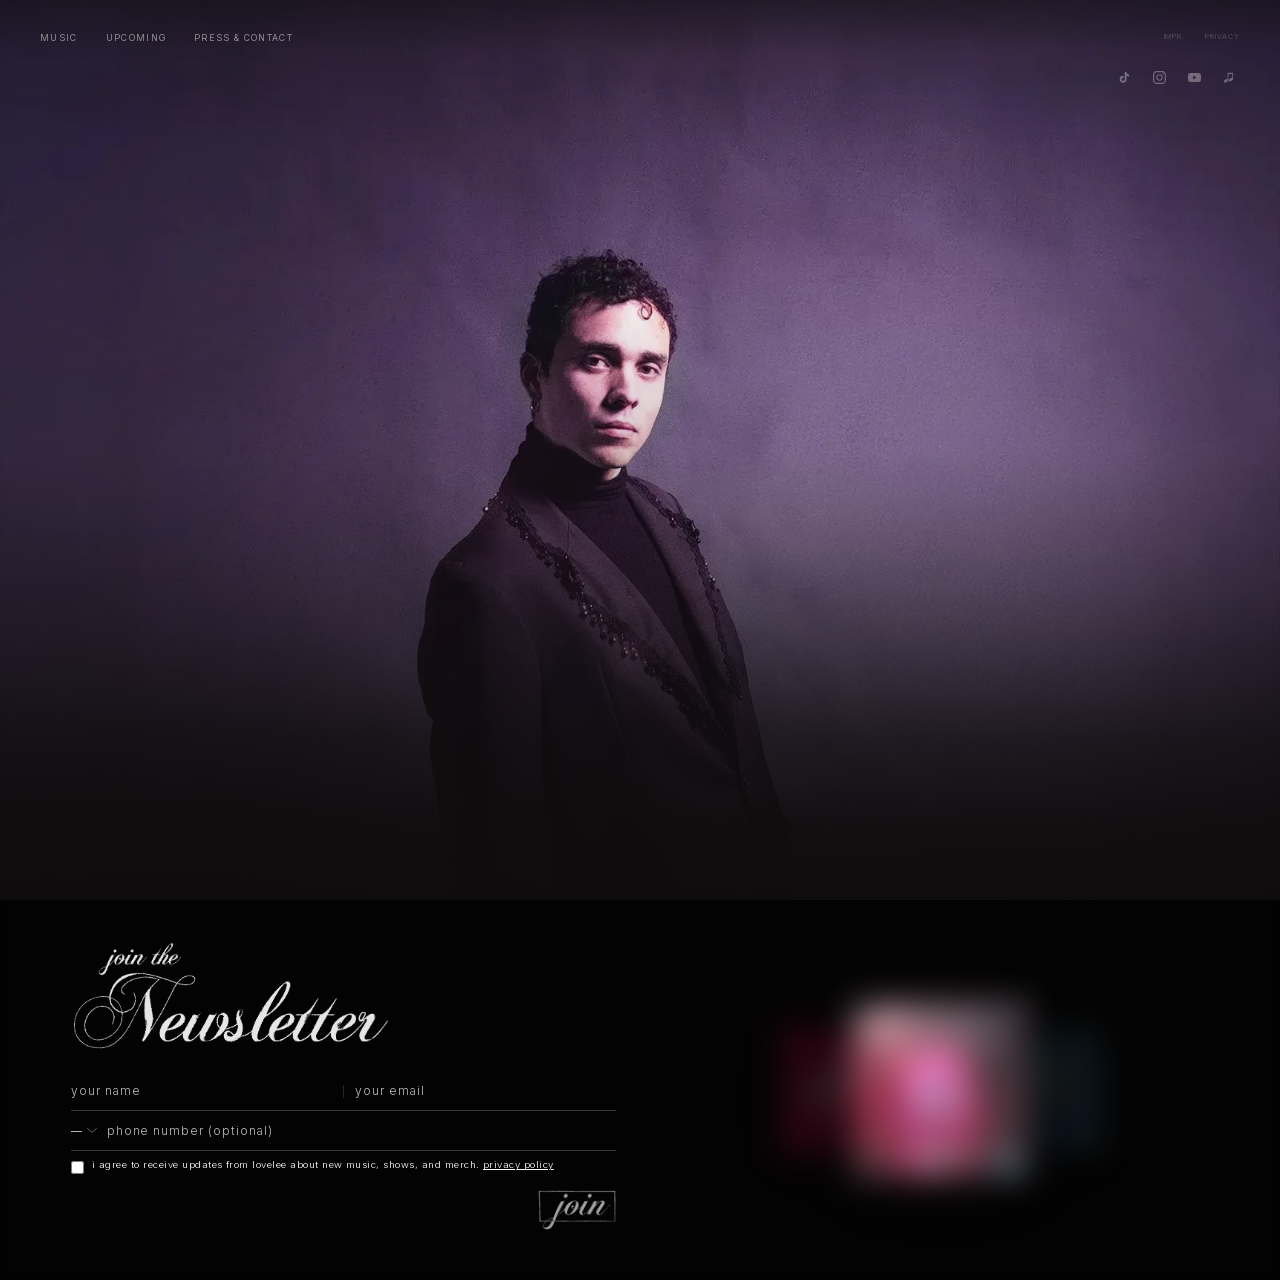
==== commit 96116e3b: "Add files via upload" ====
--- a/index.html
+++ b/index.html
@@ -5,8 +5,8 @@
   <meta name="viewport" content="width=device-width, initial-scale=1.0, viewport-fit=cover">
   <meta name="theme-color" content="#0e0c0d">
   <title>lovelee</title>
-  <link rel="stylesheet" href="fonts/fonts.css">
-  <link rel="preload" as="image" href="images/VioletCover1.webp">
+  <link rel="stylesheet" href="fonts.css">
+  <link rel="preload" as="image" href="VioletCover1.webp">
   <style>
     *, *::before, *::after { box-sizing: border-box; margin: 0; padding: 0; }
 
@@ -1873,7 +1873,7 @@
     .contact-links-modern a:hover { opacity: 1; border-color: var(--cream); }
   </style>
 
-<link rel="icon" type="image/webp" href="images/favicon.webp">
+<link rel="icon" type="image/webp" href="favicon.webp">
 <link rel="canonical" href="https://itsloveleee.com/" />
 <meta name="description" content="lovelee is a Berlin-based singer-songwriter and guitarist making indie pop and bedroom pop. Stream Tears, Unahana, Romeo, and Demons on Spotify." />
 <meta property="og:type" content="website" />
@@ -1885,7 +1885,7 @@
 <body>
 
 <div id="splash">
-  <video id="splash-video-src" src="videos/logo_1.mp4" autoplay muted playsinline></video>
+  <video id="splash-video-src" src="logo_1.mp4" autoplay muted playsinline></video>
   <canvas id="splash-canvas"></canvas>
 </div>
 
@@ -2022,7 +2022,7 @@
     </div>
     <div style="display:flex; justify-content:flex-end; margin-top:16px;">
       <button type="submit" class="newsletter-btn-modern" style="background:none; border:none; padding:0; cursor:pointer;">
-        <img src="images/Join.webp" alt="join" style="height:40px; width:auto; opacity:0.9; display:block;">
+        <img src="Join.webp" alt="join" style="height:40px; width:auto; opacity:0.9; display:block;">
       </button>
     </div>
     <p id="newsletter-status-inline" class="newsletter-status-inline"></p>
@@ -2033,17 +2033,17 @@
       <div class="nl-mc-stage">
         <div class="nl-mc-track active" data-nlkey="violet">
           <div class="nl-mc-cover" onclick="if(this.closest('.nl-mc-track').classList.contains('active')) openMusicPanelAtSong('violet')">
-            <img src="images/VioletSongCoverPlastic.webp" alt="violet">
+            <img src="VioletSongCoverPlastic.webp" alt="violet">
           </div>
         </div>
         <div class="nl-mc-track" data-nlkey="feelingyou">
           <div class="nl-mc-cover" onclick="if(this.closest('.nl-mc-track').classList.contains('active')) openMusicPanelAtSong('feelingyou')">
-            <img src="images/FeelingYouCVRWeb.png" alt="feeling you">
+            <img src="FeelingYouCVRWeb.png" alt="feeling you">
           </div>
         </div>
         <div class="nl-mc-track" data-nlkey="stormchasers">
           <div class="nl-mc-cover nl-mc-cover--storm" onclick="if(this.closest('.nl-mc-track').classList.contains('active')) openMusicPanelAtSong('stormchasers')">
-            <img src="images/StormChasersCover.webp" alt="storm chasers">
+            <img src="StormChasersCover.webp" alt="storm chasers">
           </div>
         </div>
       </div>
@@ -2059,7 +2059,7 @@
   <div id="tour-upcoming-section">
   </div>
   <div id="tour-past-section" class="tour-list" style="margin-top:40px">
-    <img src="images/PastShowsText.png" alt="Past Shows" class="tour-section-label-img">
+    <img src="PastShowsText.png" alt="Past Shows" class="tour-section-label-img">
     <div class="tour-row past"><span class="tour-date">Oct 18</span><span class="tour-venue">THF RADIO BERLIN</span><span class="tour-city">Berlin, DE</span><span></span></div>
     <div class="tour-row past"><span class="tour-date">Oct 2</span><span class="tour-venue">KRANSAAL</span><span class="tour-city">Werder, DE</span><span></span></div>
     <div class="tour-row past"><span class="tour-date">Sep 14</span><span class="tour-venue">TRGRS SESSIONS</span><span class="tour-city">Berlin, DE</span><span></span></div>
@@ -2171,17 +2171,17 @@
     <div class="mc-stage">
       <div class="mc-track active" data-key="violet">
         <div class="mc-cover" onclick="if(this.closest('.mc-track').classList.contains('active')){ if(window.innerWidth>=640 && typeof onIdle==='function') onIdle(); else openStreamMenu('violet'); }">
-          <img src="images/VioletSongCoverPlastic.webp" alt="violet">
+          <img src="VioletSongCoverPlastic.webp" alt="violet">
         </div>
       </div>
       <div class="mc-track" data-key="feelingyou">
         <div class="mc-cover" onclick="if(this.closest('.mc-track').classList.contains('active')){ if(window.innerWidth>=640 && typeof onIdle==='function') onIdle(); else openStreamMenu('feelingyou'); }">
-          <img src="images/FeelingYouCVRWeb.png" alt="feeling you">
+          <img src="FeelingYouCVRWeb.png" alt="feeling you">
         </div>
       </div>
       <div class="mc-track" data-key="stormchasers">
         <div class="mc-cover mc-cover--storm" onclick="if(this.closest('.mc-track').classList.contains('active')){ if(window.innerWidth>=640 && typeof onIdle==='function') onIdle(); else openStreamMenu('stormchasers'); }">
-          <img src="images/StormChasersCover.webp" alt="storm chasers">
+          <img src="StormChasersCover.webp" alt="storm chasers">
         </div>
       </div>
     </div>
@@ -2189,9 +2189,9 @@
   </div>
 
   <div class="mc-title-area" onclick="event.stopPropagation()">
-    <img src="images/title-violet.png"      alt="violet"      class="mc-title-img" data-for="violet">
-    <img src="images/title-feelingyou.png"  alt="feeling you" class="mc-title-img" data-for="feelingyou">
-    <img src="images/title-stormchasers.png" alt="storm chasers" class="mc-title-img" data-for="stormchasers">
+    <img src="title-violet.png"      alt="violet"      class="mc-title-img" data-for="violet">
+    <img src="title-feelingyou.png"  alt="feeling you" class="mc-title-img" data-for="feelingyou">
+    <img src="title-stormchasers.png" alt="storm chasers" class="mc-title-img" data-for="stormchasers">
   </div>
 
   <div class="mc-nav" onclick="event.stopPropagation()">
@@ -2206,7 +2206,7 @@
         <span class="pc-row-label">Electronic Press Kit</span>
       </button>
       <div class="pc-sub">
-        <a href="images/Artist_EPK.png" download="lovelee_EPK.png" class="pc-sub-link">download</a>
+        <a href="Artist_EPK.png" download="lovelee_EPK.png" class="pc-sub-link">download</a>
       </div>
     </div>
     <div class="pc-row-item">
@@ -2285,7 +2285,7 @@
 })();
 
 // ── photo ─────────────────────────────────────────────────────────────────────
-document.getElementById('heroBg').style.backgroundImage = "url('images/VioletCover1.webp')";
+document.getElementById('heroBg').style.backgroundImage = "url('VioletCover1.webp')";
 
 // ── cursor ────────────────────────────────────────────────────────────────────
 const cursor = document.getElementById('cursor');
@@ -4018,8 +4018,8 @@
 </section>
 
 <!-- ── VIOLET SCROLL FLOWER ───────────────────────────────────────────────── -->
-<img id="violet-float" src="images/violet.webp" alt="" aria-hidden="true">
-<img id="violet-float-left" src="images/violet.webp" alt="" aria-hidden="true">
+<img id="violet-float" src="violet.webp" alt="" aria-hidden="true">
+<img id="violet-float-left" src="violet.webp" alt="" aria-hidden="true">
 
 <!-- ── DYNAMIC SHOWS LOADER ────────────────────────────────────────────────────
      Fetches from Google Sheets public CSV.
@@ -4064,7 +4064,7 @@
     upcomingEl.dispatchEvent(new CustomEvent('tourRendered'));
 
     if (past.length > 0) {
-      pastEl.innerHTML = '<img src="images/PastShowsText.png" alt="Past Shows" class="tour-section-label-img">' + past.map(r => buildRow(r, true, false)).join('');
+      pastEl.innerHTML = '<img src="PastShowsText.png" alt="Past Shows" class="tour-section-label-img">' + past.map(r => buildRow(r, true, false)).join('');
     }
 
   }
@@ -5002,7 +5002,7 @@
       <button class="pc-row" onclick="togglePcSub(this)">
         <span class="pc-row-label">Electronic Press Kit</span>
       </button>
-      <div class="pc-sub"><a href="images/Artist_EPK.png" download="lovelee_EPK.png" class="pc-sub-link">download</a></div>
+      <div class="pc-sub"><a href="Artist_EPK.png" download="lovelee_EPK.png" class="pc-sub-link">download</a></div>
     </div>
     <div class="pc-row-item">
       <button class="pc-row" onclick="togglePcSub(this)">
--- a/fonts.css
+++ b/fonts.css
@@ -0,0 +1,17 @@
+@font-face {
+  font-family: 'Cinzel';
+  font-style: normal;
+  font-weight: 400 700;
+  font-display: swap;
+  src: url('cinzel-latin.woff2') format('woff2');
+  unicode-range: U+0000-00FF, U+0131, U+0152-0153, U+02BB-02BC, U+02C6, U+02DA, U+02DC, U+0304, U+0308, U+0329, U+2000-206F, U+20AC, U+2122, U+2191, U+2193, U+2212, U+2215, U+FEFF, U+FFFD;
+}
+
+@font-face {
+  font-family: 'Inter';
+  font-style: normal;
+  font-weight: 300 400;
+  font-display: swap;
+  src: url('inter-400.woff2') format('woff2');
+  unicode-range: U+0000-00FF, U+0131, U+0152-0153, U+02BB-02BC, U+02C6, U+02DA, U+02DC, U+0304, U+0308, U+0329, U+2000-206F, U+20AC, U+2122, U+2191, U+2193, U+2212, U+2215, U+FEFF, U+FFFD;
+}
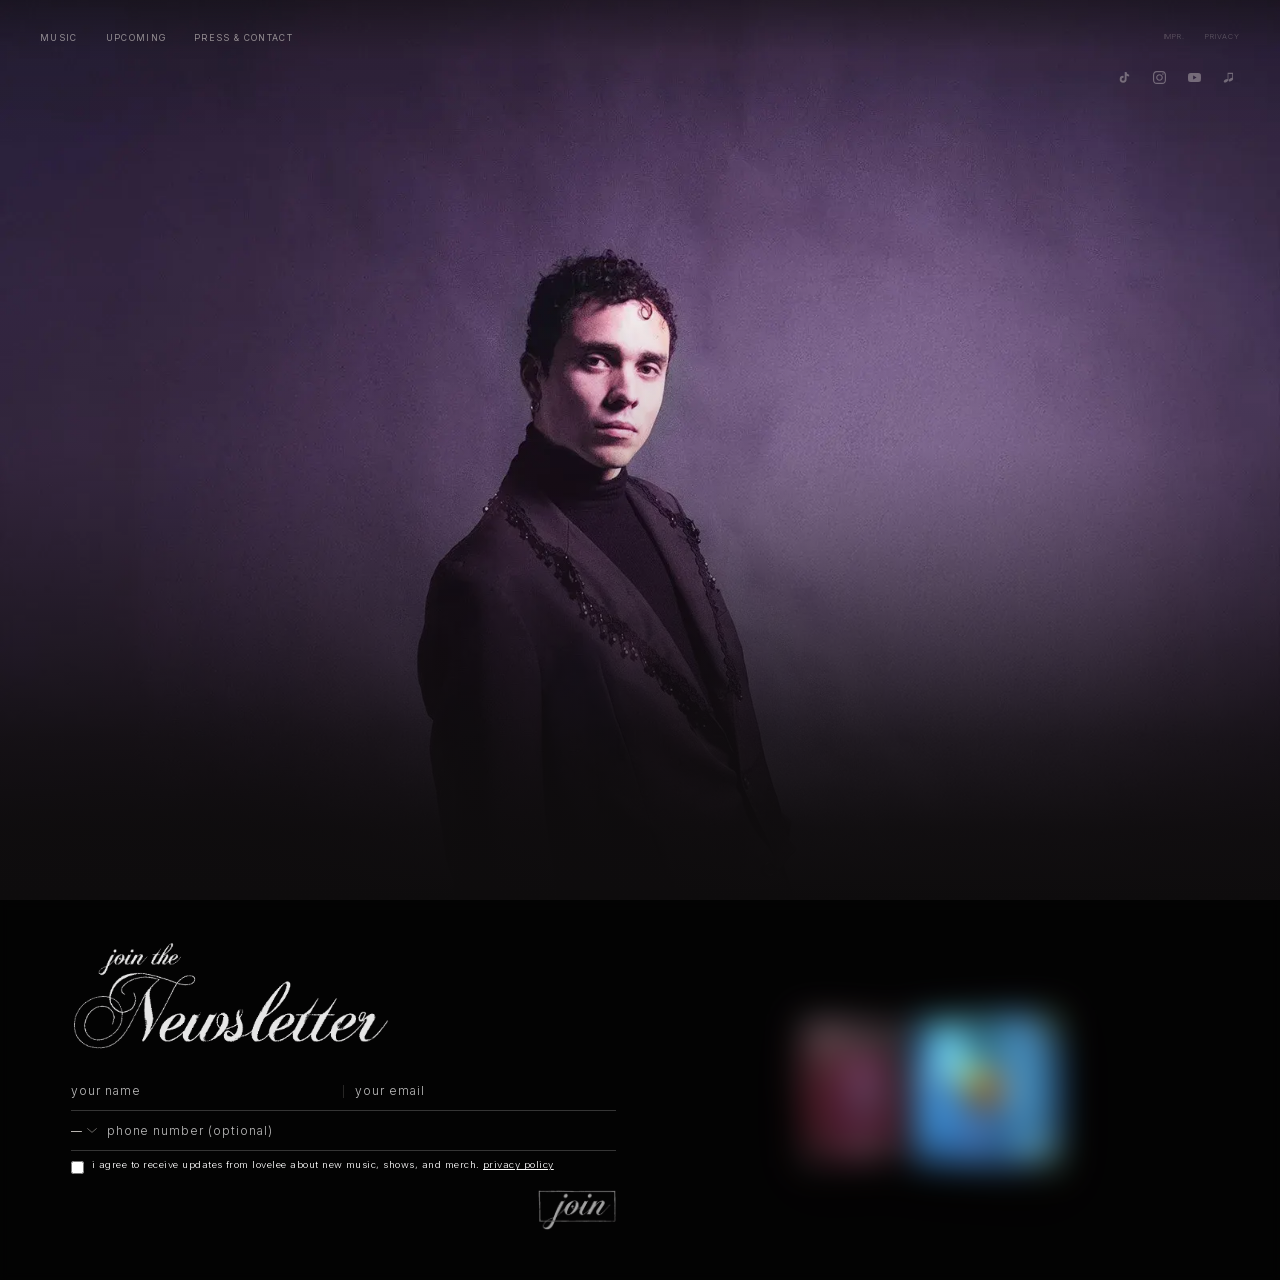
==== commit 99fea385: "Add files via upload" ====
--- a/index.html
+++ b/index.html
@@ -4785,6 +4785,7 @@
         _mcSpinning = false;
         stage.style.filter = '';
       }
+      mcApply(false); // cut any in-progress snap/spin transition instantly
       tx0 = e.touches[0].clientX; pos0 = mcPos; touching = true;
     }, { passive: true });
     stage.addEventListener('touchmove', e => {
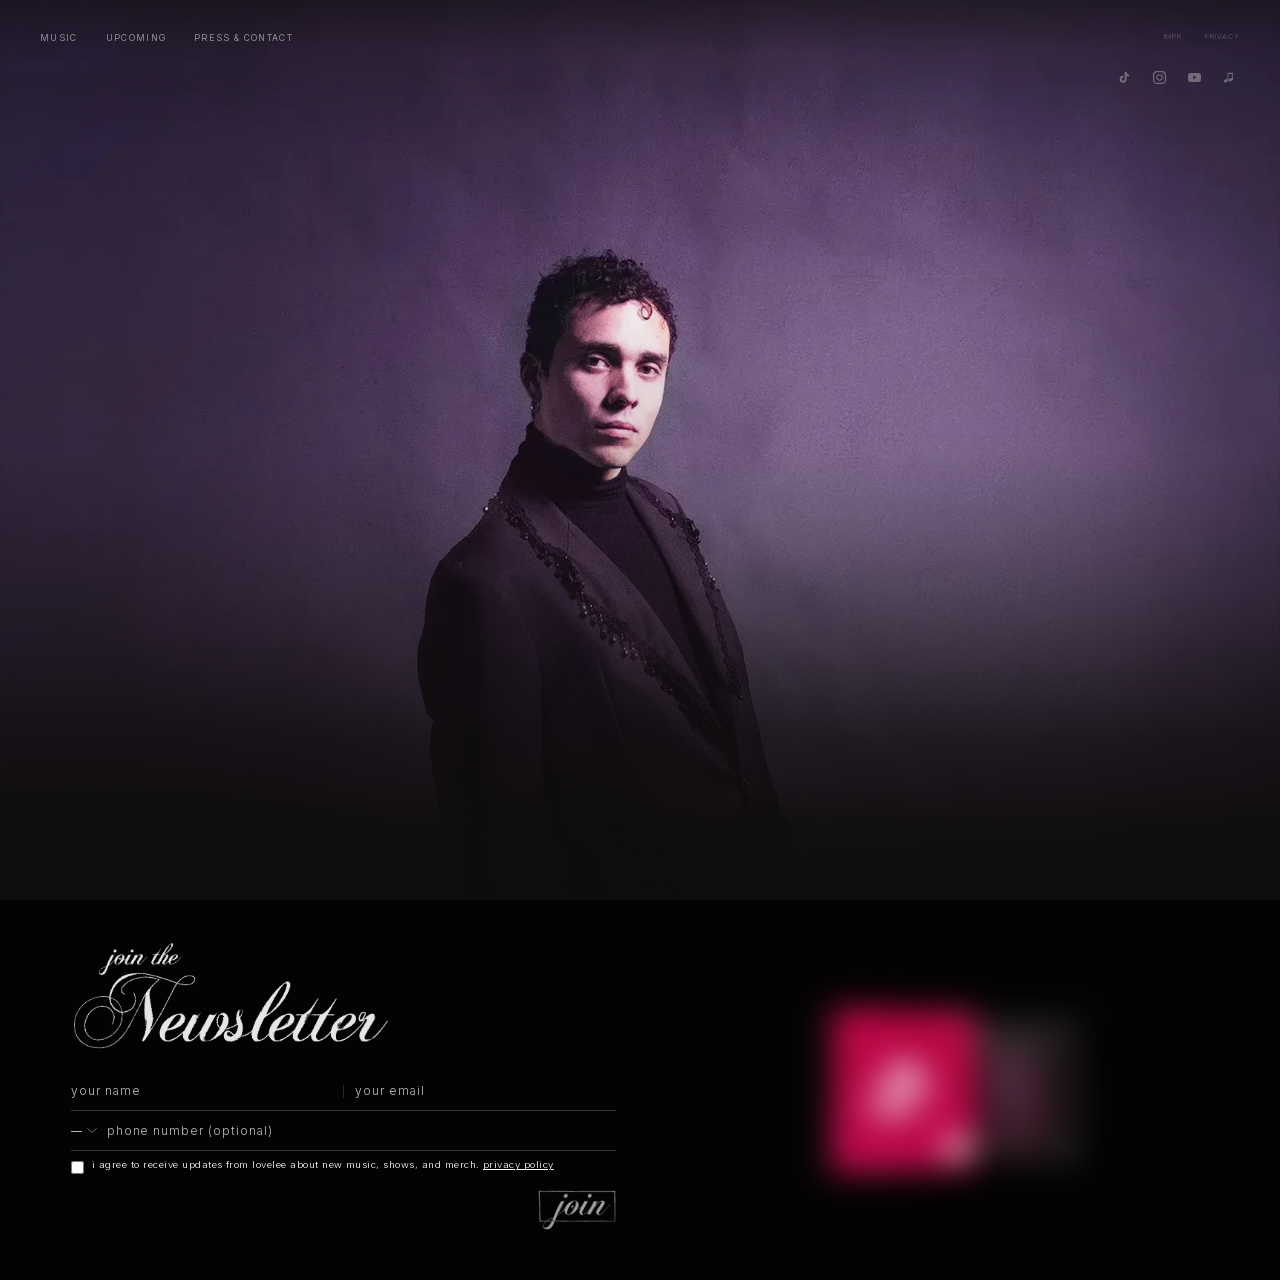
==== commit 61dc26bb: "Add files via upload" ====
--- a/index.html
+++ b/index.html
@@ -37,7 +37,8 @@
       width: 100%;
       max-width: 480px;
       object-fit: contain;
-      background: transparent;
+      background: var(--cream);
+      mix-blend-mode: multiply;
     }
     @media (max-width: 600px) {
       #splash-video-src { max-width: 320px; }
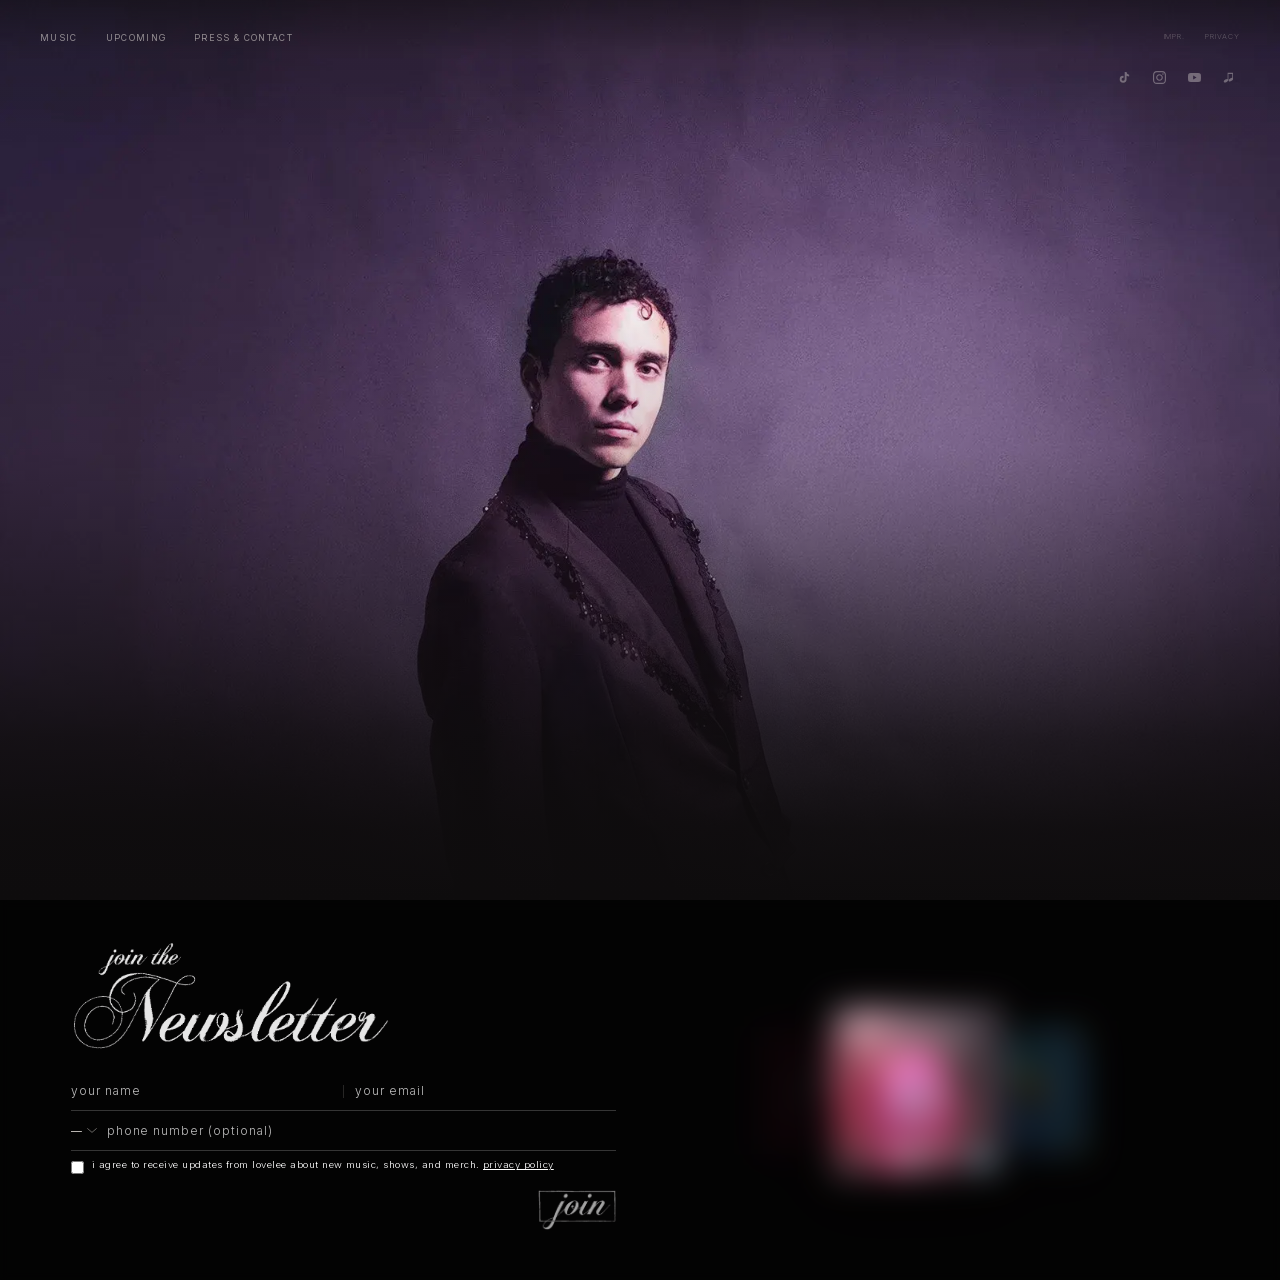
==== commit 751d0fcb: "Add files via upload" ====
--- a/index.html
+++ b/index.html
@@ -22,7 +22,7 @@
       position: fixed;
       inset: 0;
       z-index: 9999;
-      background: var(--cream);
+      background: #ffffff;
       display: flex;
       align-items: center;
       justify-content: center;
@@ -37,8 +37,7 @@
       width: 100%;
       max-width: 480px;
       object-fit: contain;
-      background: var(--cream);
-      mix-blend-mode: multiply;
+      background: transparent;
     }
     @media (max-width: 600px) {
       #splash-video-src { max-width: 320px; }
@@ -1886,7 +1885,7 @@
 <body>
 
 <div id="splash">
-  <video id="splash-video-src" src="logo_1.mp4" autoplay muted playsinline></video>
+  <video id="splash-video-src" src="logoWhitebackground.mp4" autoplay muted playsinline></video>
   <canvas id="splash-canvas"></canvas>
 </div>
 
